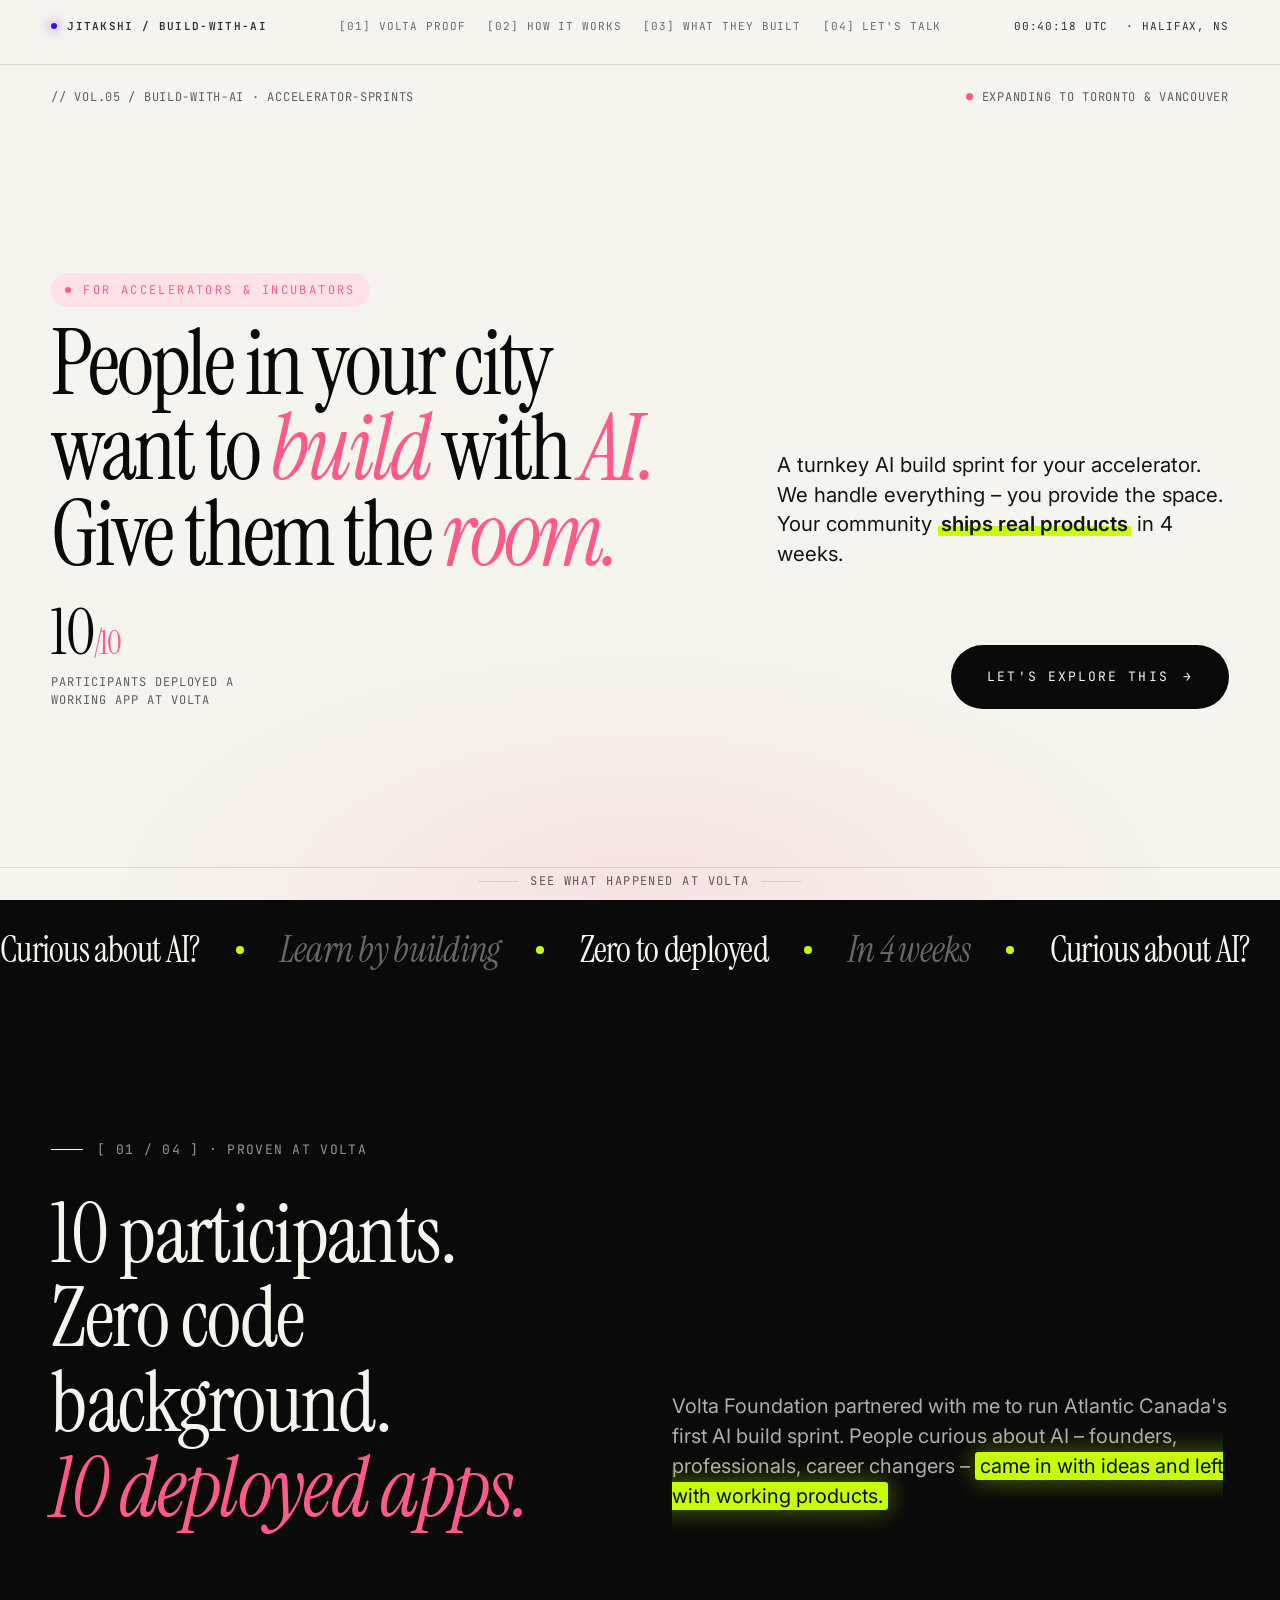
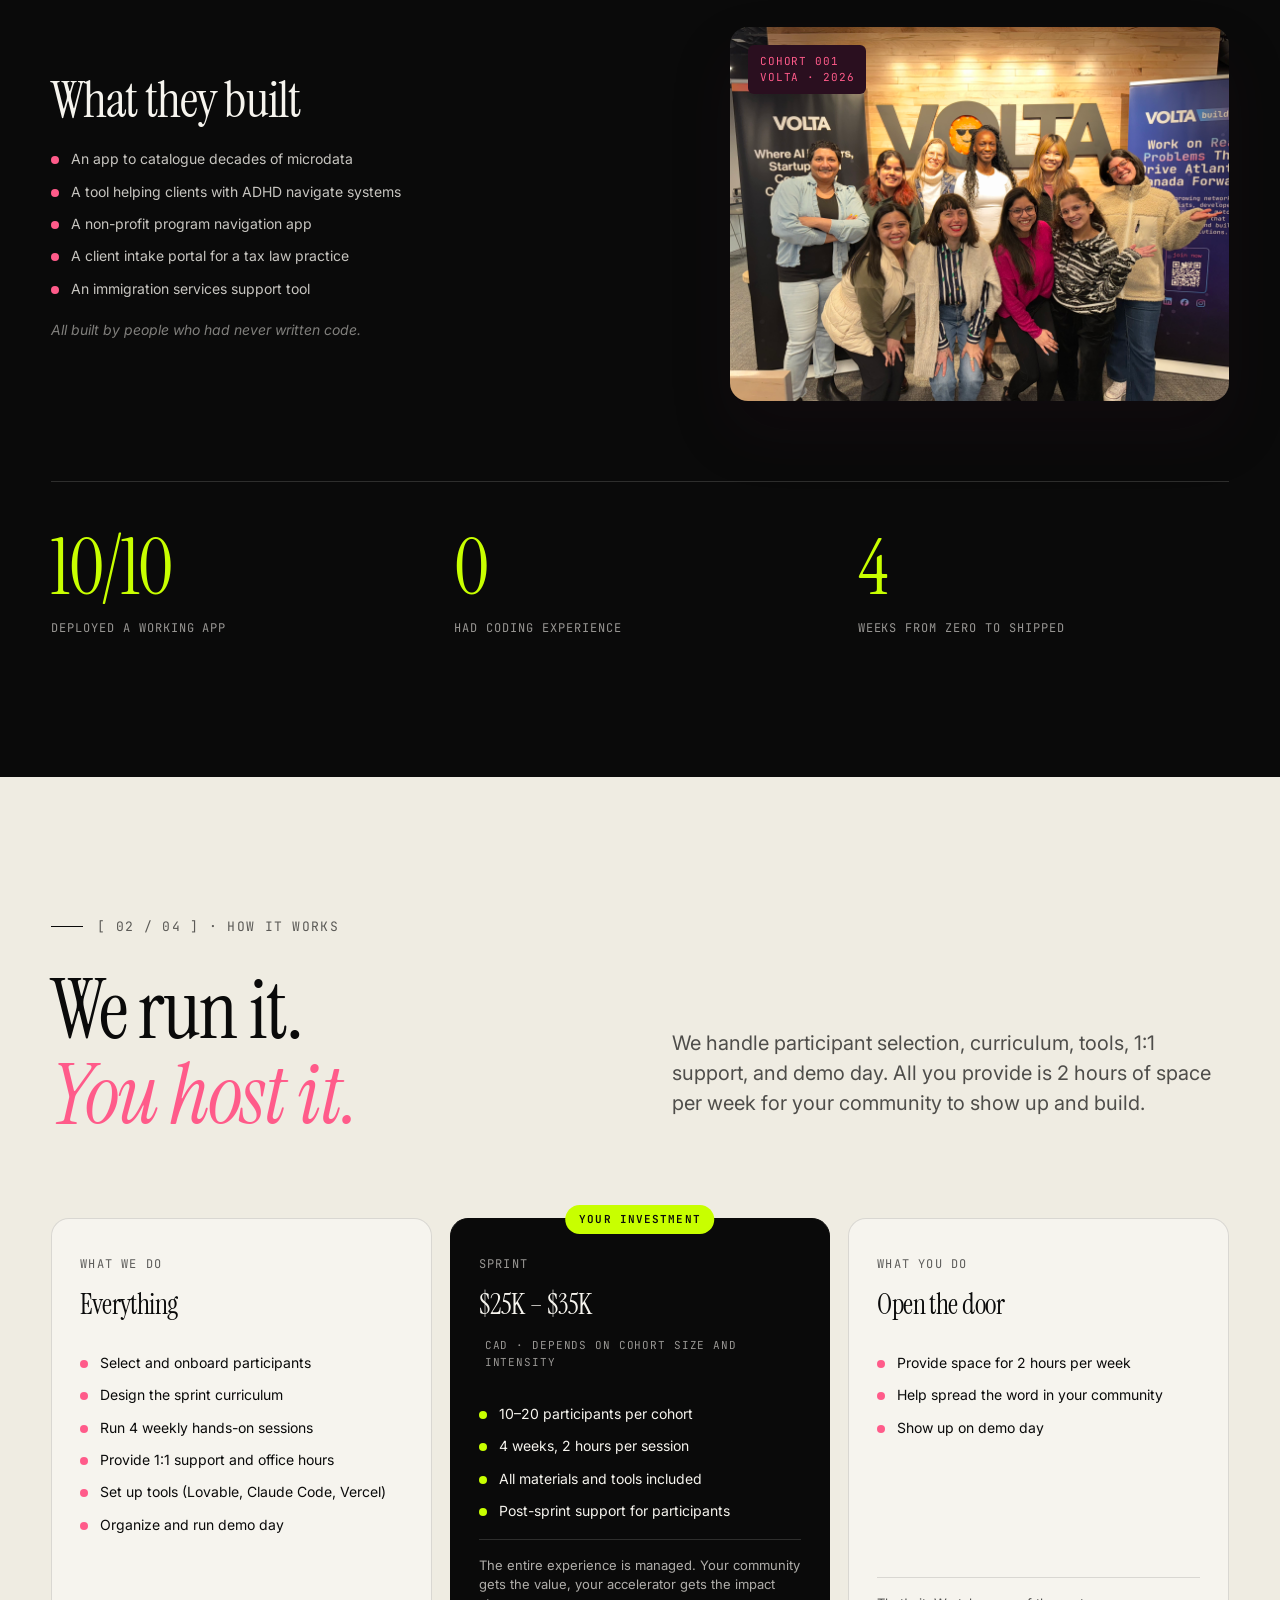
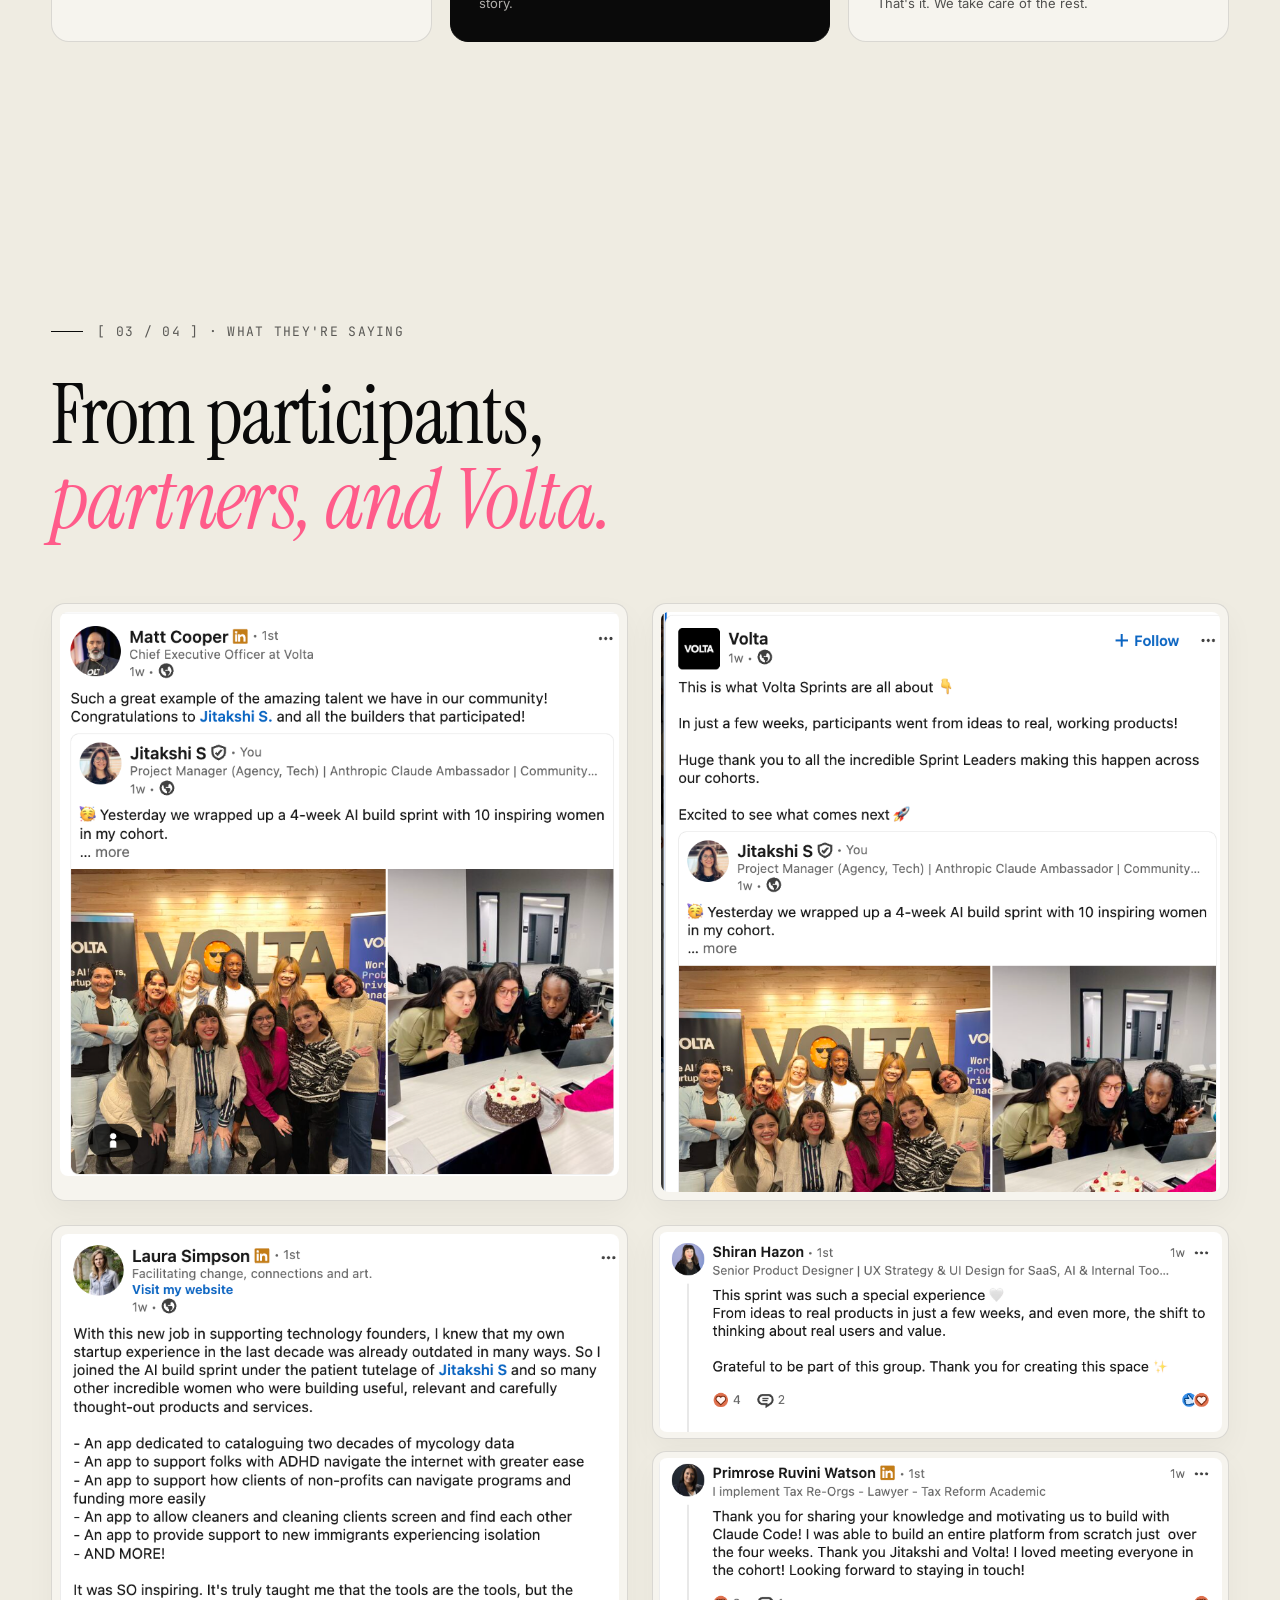
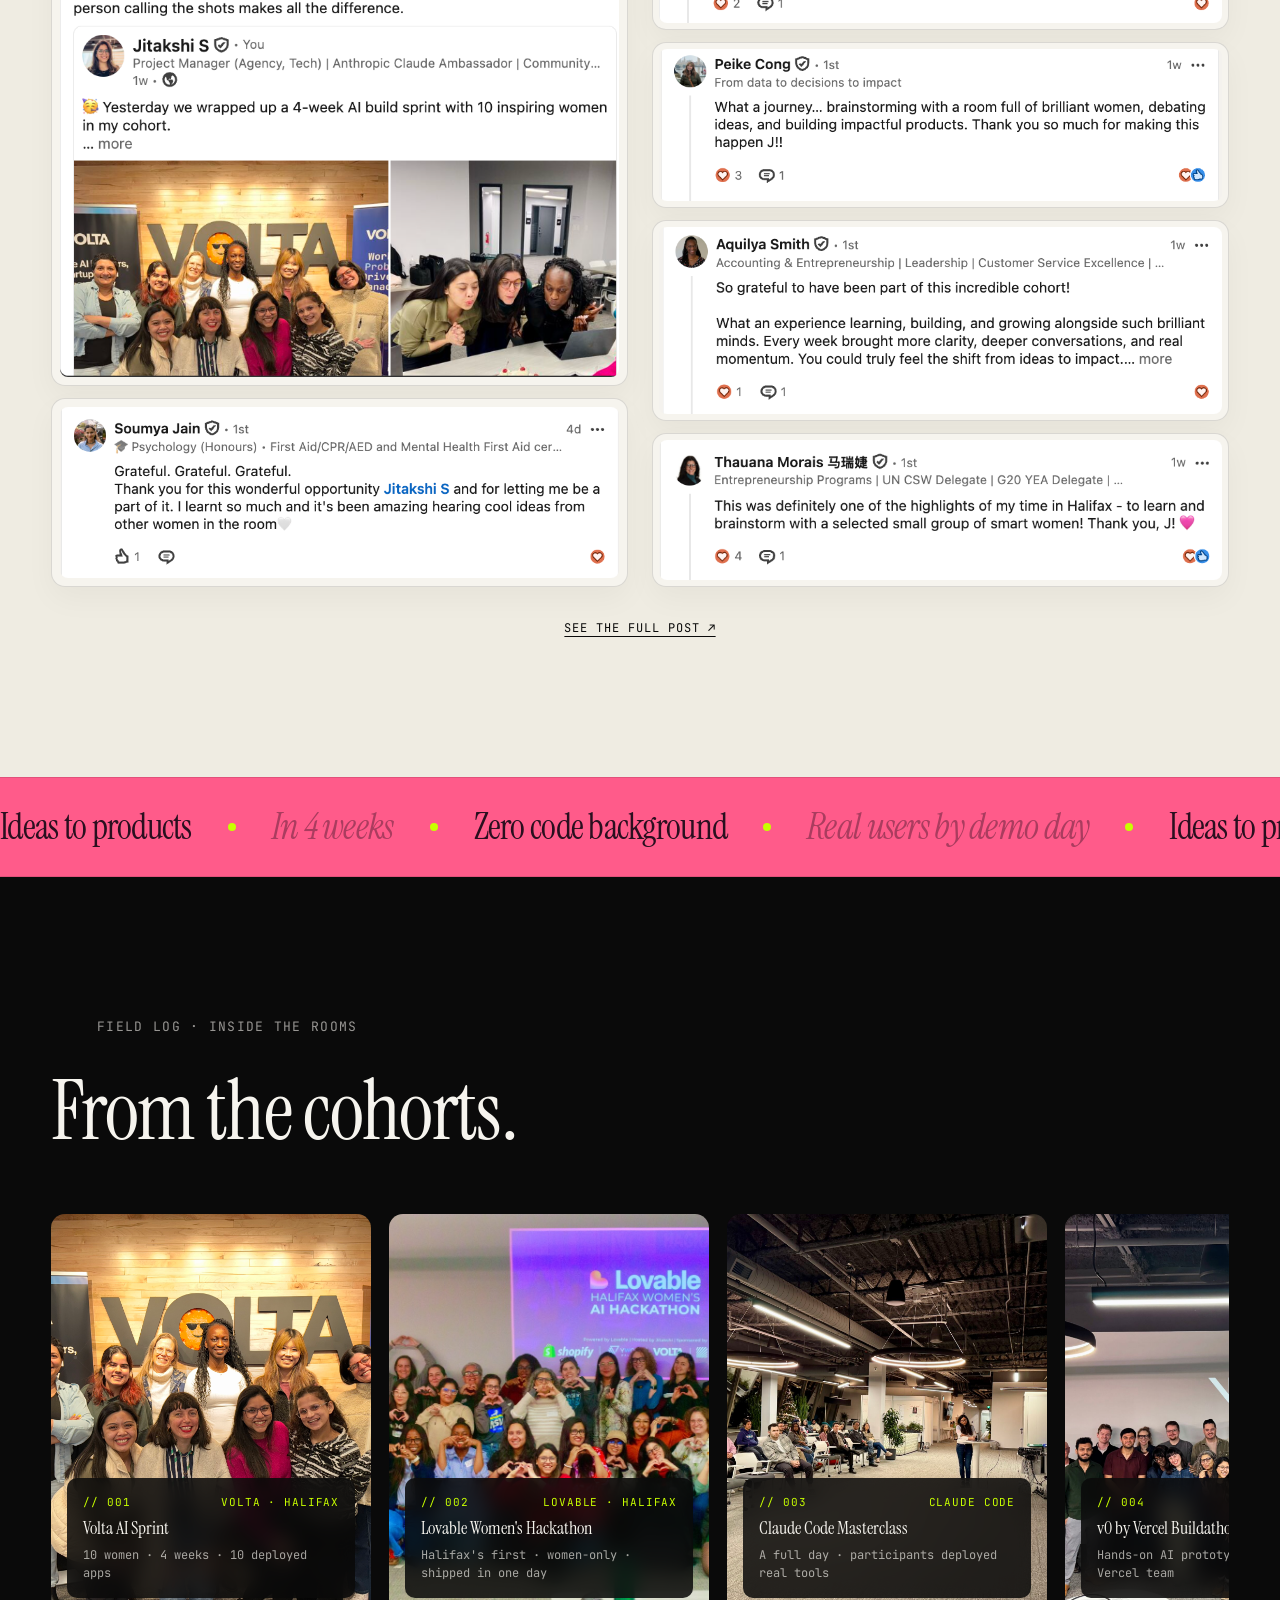
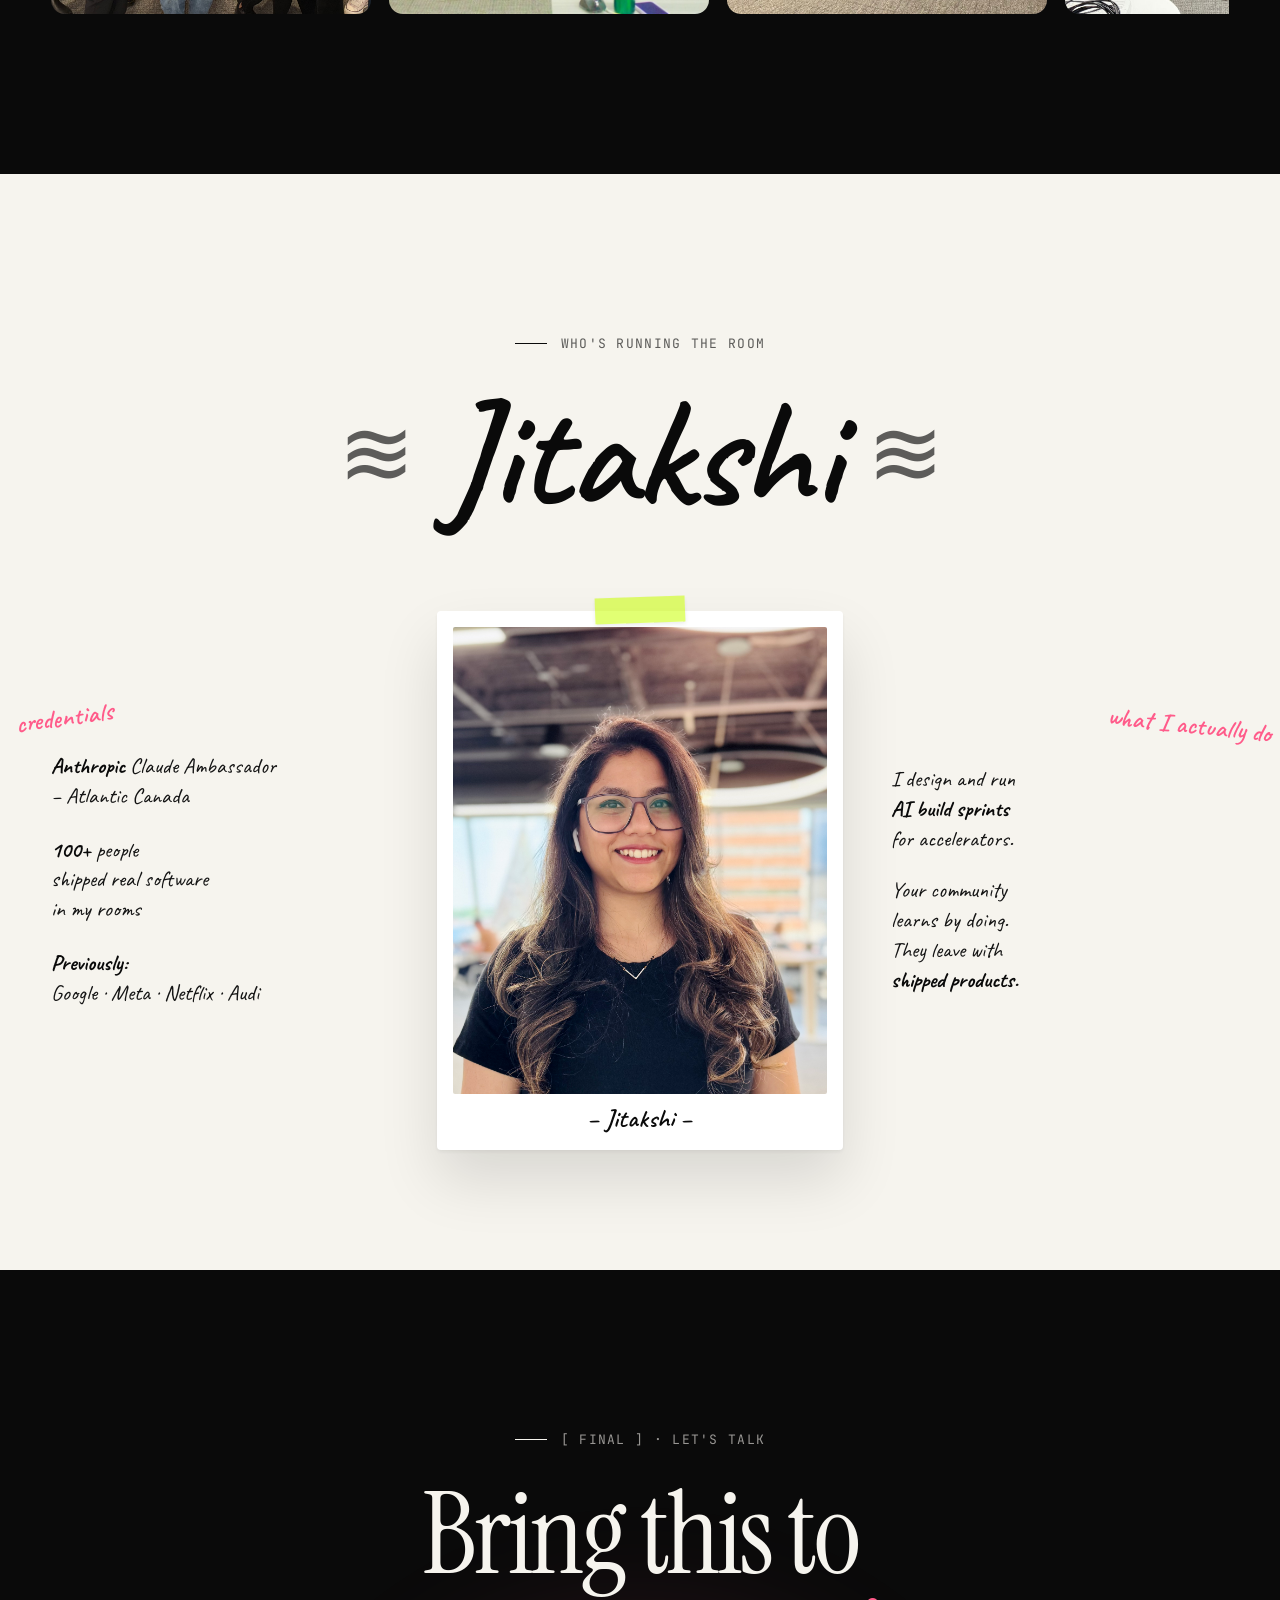
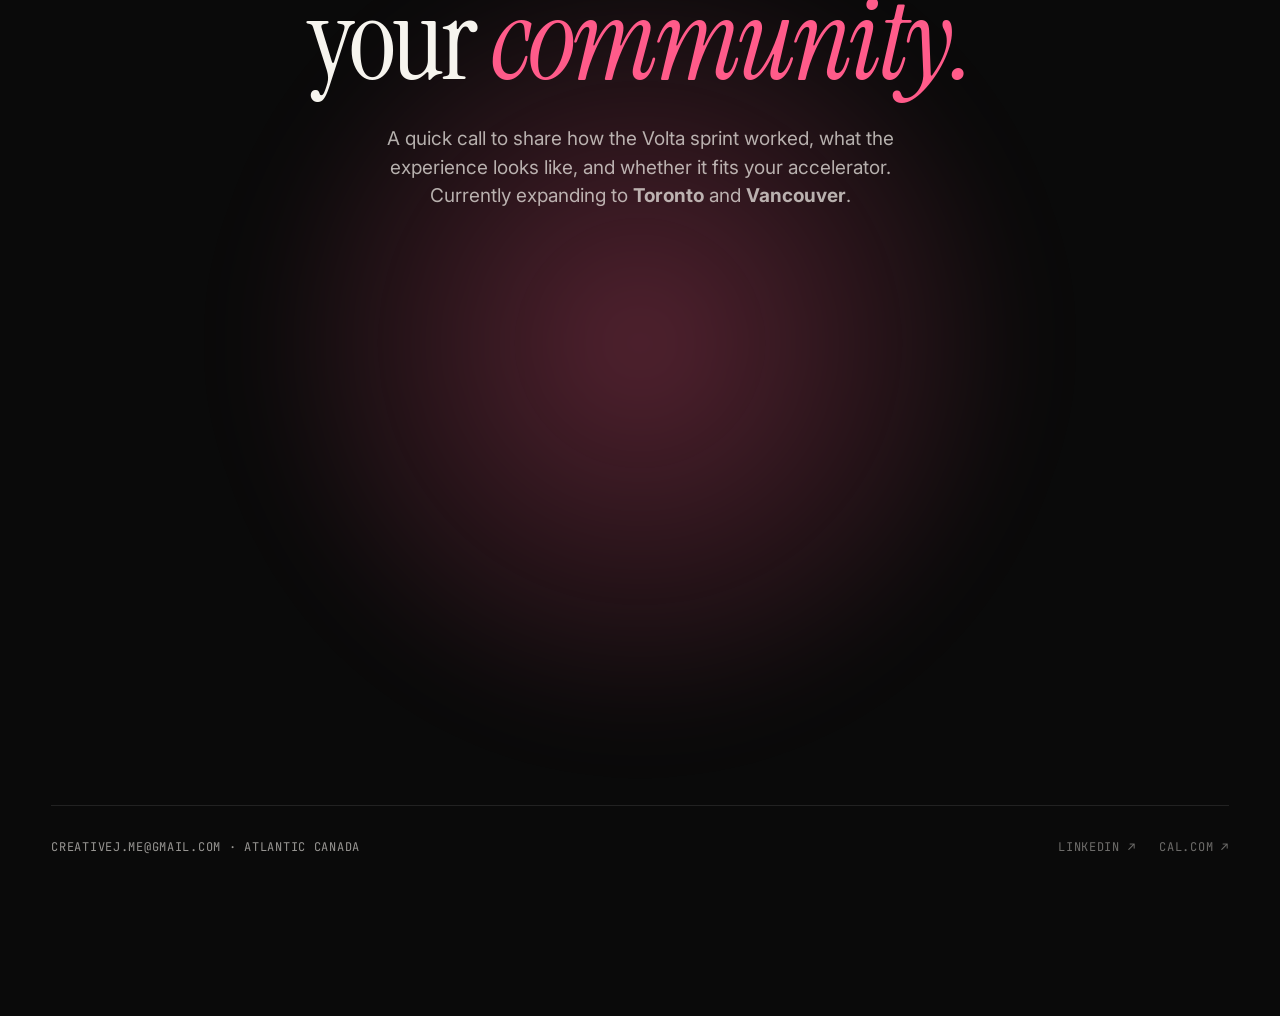
==== accelerators.html @ e137321a "Replace Cal.com embed with official inline snippet on both pages" ====
<!DOCTYPE html>
<html lang="en">
<head>
<meta charset="UTF-8" />
<meta name="viewport" content="width=device-width, initial-scale=1.0" />
<title>AI Build Sprints for Accelerators – Jitakshi Sharma</title>
<meta name="description" content="A turnkey AI build sprint for your accelerator. We handle everything – participant selection, curriculum, 1:1 support. Your community ships real products in 4 weeks." />
<link rel="preconnect" href="https://fonts.googleapis.com" />
<link rel="preconnect" href="https://fonts.gstatic.com" crossorigin />
<link href="https://fonts.googleapis.com/css2?family=Instrument+Serif:ital@0;1&family=Inter:wght@400;500;600;700&family=Caveat:wght@500;600;700&family=JetBrains+Mono:wght@400;500&display=swap" rel="stylesheet" />
<link rel="stylesheet" href="styles.css" />
</head>
<body>

<canvas id="ambient"></canvas>

<script>
  window.__TWEAK_DEFAULTS = { "accent": "lime", "ambientIntensity": 0.75, "headlineVariant": "accel", "showWomenLed": true, "showPricing": true };
</script>

<!-- TOP NAV -->
<header class="topnav">
  <div class="brand"><span class="pulse"></span>JITAKSHI / BUILD-WITH-AI</div>
  <nav>
    <a href="#volta">[01] Volta proof</a>
    <a href="#how">[02] How it works</a>
    <a href="#built">[03] What they built</a>
    <a href="#cta">[04] Let's talk</a>
  </nav>
  <div class="right">
    <span id="nav-time">--:--:-- UTC</span>
    <span>· HALIFAX, NS</span>
  </div>
</header>

<main>

<!-- ============ HERO ============ -->
<section class="hero">
  <div class="hero-rule-top"></div>
  <div class="hero-meta">
    <div>// VOL.05 / BUILD-WITH-AI · ACCELERATOR-SPRINTS</div>
    <div class="live">EXPANDING TO TORONTO & VANCOUVER</div>
  </div>

  <div class="hero-stage">
    <div class="hero-eyebrow"><span class="dot"></span> FOR ACCELERATORS & INCUBATORS</div>

    <h1 class="hero-headline" id="hero-h">
      <span class="row"><span class="word" style="animation-delay:.1s">People</span>&nbsp;<span class="word" style="animation-delay:.2s">in</span>&nbsp;<span class="word" style="animation-delay:.3s">your</span>&nbsp;<span class="word" style="animation-delay:.4s">city</span></span>
      <span class="row"><span class="word" style="animation-delay:.5s">want</span>&nbsp;<span class="word" style="animation-delay:.6s">to</span>&nbsp;<span class="word" style="animation-delay:.7s"><em>build</em></span>&nbsp;<span class="word" style="animation-delay:.8s">with</span>&nbsp;<span class="word" style="animation-delay:.9s"><em>AI.</em></span></span>
      <span class="row"><span class="word" style="animation-delay:1.1s">Give</span>&nbsp;<span class="word" style="animation-delay:1.2s">them</span>&nbsp;<span class="word" style="animation-delay:1.3s">the</span>&nbsp;<span class="word" style="animation-delay:1.4s"><em>room.</em></span></span>
    </h1>

    <p class="hero-onesub">
      A turnkey AI build sprint for your accelerator. We handle everything – you provide the space. Your community <strong>ships real products</strong> in 4 weeks.
    </p>

    <div class="hero-bottom">
      <div class="hero-stat-block">
        <span class="v">10<span class="plus">/10</span></span>
        <span class="label">participants deployed a working app at Volta</span>
      </div>
      <a class="btn btn-lg" href="#cta">Let's explore this <span class="arr">→</span></a>
    </div>
  </div>
  <div class="hero-rule-bot"></div>
  <div class="scroll-cue">See what happened at Volta</div>
</section>

<!-- MARQUEE -->
<div class="marquee">
  <div class="marquee-track">
    <span>Curious about AI?</span><span class="dot"></span>
    <span class="ghost">Learn by building</span><span class="dot"></span>
    <span>Zero to deployed</span><span class="dot"></span>
    <span class="ghost">In 4 weeks</span><span class="dot"></span>
    <span>Curious about AI?</span><span class="dot"></span>
    <span class="ghost">Learn by building</span><span class="dot"></span>
    <span>Zero to deployed</span><span class="dot"></span>
    <span class="ghost">In 4 weeks</span><span class="dot"></span>
    <span>Curious about AI?</span><span class="dot"></span>
    <span class="ghost">Learn by building</span><span class="dot"></span>
  </div>
</div>

<!-- ============ VOLTA CASE STUDY ============ -->
<section class="day" id="volta">
  <div class="wrap">
    <div class="day-intro" data-reveal>
      <div>
        <div class="section-label">[ 01 / 04 ] · Proven at Volta</div>
        <h2 class="h-display">10 participants.<br/>Zero code background.<br/><em>10 deployed apps.</em></h2>
      </div>
      <p class="lede">Volta Foundation partnered with me to run Atlantic Canada's first AI build sprint. People curious about AI – founders, professionals, career changers – <mark class="scroll-hl">came in with ideas and left with working products.</mark></p>
    </div>

    <div class="women-grid" style="margin-top: 64px;">
      <div data-reveal>
        <h3 class="scene-h" style="color: var(--paper);">What they built</h3>
        <ul class="tier-list" style="margin-top: 24px;">
          <li style="color: rgba(246,244,238,0.8);">An app to catalogue decades of microdata</li>
          <li style="color: rgba(246,244,238,0.8);">A tool helping clients with ADHD navigate systems</li>
          <li style="color: rgba(246,244,238,0.8);">A non-profit program navigation app</li>
          <li style="color: rgba(246,244,238,0.8);">A client intake portal for a tax law practice</li>
          <li style="color: rgba(246,244,238,0.8);">An immigration services support tool</li>
        </ul>
        <p style="color: rgba(246,244,238,0.5); margin-top: 20px; font-size: 14px; font-style: italic;">All built by people who had never written code.</p>
      </div>
      <div class="women-photo" data-reveal>
        <img src="images/volta-sprint-cohort.jpeg" alt="Volta Sprint Cohort" />
        <div class="corner">COHORT 001<br/>VOLTA · 2026</div>
      </div>
    </div>

    <div class="women-stats" style="margin-top: 80px; border-color: rgba(246,244,238,0.15);">
      <div class="women-stat">
        <div class="num" style="color: var(--accent);">10/10</div>
        <div class="label" style="color: rgba(246,244,238,0.6);">DEPLOYED A WORKING APP</div>
      </div>
      <div class="women-stat">
        <div class="num" style="color: var(--accent);">0</div>
        <div class="label" style="color: rgba(246,244,238,0.6);">HAD CODING EXPERIENCE</div>
      </div>
      <div class="women-stat">
        <div class="num" style="color: var(--accent);">4</div>
        <div class="label" style="color: rgba(246,244,238,0.6);">WEEKS FROM ZERO TO SHIPPED</div>
      </div>
    </div>
  </div>
</section>

<!-- ============ HOW IT WORKS ============ -->
<section class="tiers" id="how">
  <div class="wrap">
    <div class="tiers-head" data-reveal>
      <div>
        <div class="section-label">[ 02 / 04 ] · How it works</div>
        <h2 class="h-display">We run it.<br/><em>You host it.</em></h2>
      </div>
      <p class="lede">We handle participant selection, curriculum, tools, 1:1 support, and demo day. All you provide is 2 hours of space per week for your community to show up and build.</p>
    </div>

    <div class="tier-grid">
      <div class="tier-card">
        <div class="tier-tag">WHAT WE DO</div>
        <h3 class="tier-name" style="font-size: 28px;">Everything</h3>
        <ul class="tier-list" style="margin-top: 16px;">
          <li>Select and onboard participants</li>
          <li>Design the sprint curriculum</li>
          <li>Run 4 weekly hands-on sessions</li>
          <li>Provide 1:1 support and office hours</li>
          <li>Set up tools (Lovable, Claude Code, Vercel)</li>
          <li>Organize and run demo day</li>
        </ul>
      </div>

      <div class="tier-card featured">
        <div class="tier-tag-mp">YOUR INVESTMENT</div>
        <div class="tier-tag">SPRINT</div>
        <h3 class="tier-name" style="font-size: 28px;">$25K – $35K</h3>
        <div class="tier-price"><span></span> <span class="from">CAD · depends on cohort size and intensity</span></div>
        <ul class="tier-list" style="margin-top: 16px;">
          <li>10–20 participants per cohort</li>
          <li>4 weeks, 2 hours per session</li>
          <li>All materials and tools included</li>
          <li>Post-sprint support for participants</li>
        </ul>
        <div class="tier-outcome">The entire experience is managed. Your community gets the value, your accelerator gets the impact story.</div>
      </div>

      <div class="tier-card">
        <div class="tier-tag">WHAT YOU DO</div>
        <h3 class="tier-name" style="font-size: 28px;">Open the door</h3>
        <ul class="tier-list" style="margin-top: 16px;">
          <li>Provide space for 2 hours per week</li>
          <li>Help spread the word in your community</li>
          <li>Show up on demo day</li>
        </ul>
        <div class="tier-outcome">That's it. We take care of the rest.</div>
      </div>
    </div>
  </div>
</section>

<!-- ============ PROOF ============ -->
<section class="proof" id="proof">
  <div class="wrap">
    <div data-reveal>
      <div class="section-label">[ 03 / 04 ] · What they're saying</div>
      <h2 class="h-display">From participants,<br/><em>partners, and Volta.</em></h2>
    </div>
    <!-- Top row: CEO + Volta official -->
    <div class="proof-grid" style="margin-bottom: 24px;">
      <div class="proof-card"><img src="images/volta-ceo-testimonial.png" alt="Matt Cooper, CEO of Volta, endorsing the sprint" /></div>
      <div class="proof-card"><img src="images/volta-official-testimonial.png" alt="Volta official post about the sprint results" /></div>
    </div>

    <!-- Laura (left) + 5 comments stacked (right) -->
    <div class="proof-split">
      <div class="proof-left">
        <div class="proof-card"><img src="images/volta-participant-testimonial.png" alt="Laura Simpson, sprint participant, on what was built" /></div>
        <div class="proof-card"><img src="images/comment-soumya.png" alt="Soumya Jain – grateful, learnt so much" /></div>
      </div>
      <div class="proof-stack">
        <div class="proof-card"><img src="images/comment-shiran.png" alt="Shiran Hazon – from ideas to real products in just a few weeks" /></div>
        <div class="proof-card"><img src="images/comment-primrose.png" alt="Primrose Watson – built an entire platform from scratch in four weeks" /></div>
        <div class="proof-card"><img src="images/comment-peike.png" alt="Peike Cong – brainstorming and building impactful products" /></div>
        <div class="proof-card"><img src="images/comment-aquilya.png" alt="Aquilya Smith – every week brought more clarity and real momentum" /></div>
        <div class="proof-card"><img src="images/comment-thauana.png" alt="Thauana Morais – one of the highlights of my time in Halifax" /></div>
      </div>
    </div>
    <div class="proof-foot"><a href="https://www.linkedin.com/posts/jitakshi_yesterday-we-wrapped-up-a-4-week-ai-build-ugcPost-7452817304473698304-PldQ" target="_blank" rel="noopener">See the full post ↗</a></div>
  </div>
</section>

<!-- MARQUEE -->
<div class="marquee rose">
  <div class="marquee-track">
    <span>Ideas to products</span><span class="dot"></span>
    <span class="ghost">In 4 weeks</span><span class="dot"></span>
    <span>Zero code background</span><span class="dot"></span>
    <span class="ghost">Real users by demo day</span><span class="dot"></span>
    <span>Ideas to products</span><span class="dot"></span>
    <span class="ghost">In 4 weeks</span><span class="dot"></span>
    <span>Zero code background</span><span class="dot"></span>
    <span class="ghost">Real users by demo day</span><span class="dot"></span>
  </div>
</div>

<!-- EVENTS RAIL -->
<section class="events" style="background: var(--ink); color: var(--paper);">
  <div class="wrap">
    <div class="section-label" style="color: rgba(246,244,238,0.6);">FIELD LOG · Inside the rooms</div>
    <h2 class="h-display" style="color: var(--paper);">From the cohorts.</h2>
    <div class="events-rail">
      <div class="event-card">
        <img src="images/volta-sprint-cohort.jpeg" alt="" />
        <div class="meta">
          <div class="top"><span>// 001</span><span>VOLTA · HALIFAX</span></div>
          <div class="ttl">Volta AI Sprint</div>
          <div class="sub">10 women · 4 weeks · 10 deployed apps</div>
        </div>
      </div>
      <div class="event-card">
        <img src="images/proof-group.jpeg" alt="" />
        <div class="meta">
          <div class="top"><span>// 002</span><span>LOVABLE · HALIFAX</span></div>
          <div class="ttl">Lovable Women's Hackathon</div>
          <div class="sub">Halifax's first · women-only · shipped in one day</div>
        </div>
      </div>
      <div class="event-card">
        <img src="images/event-claude-code.jpeg" alt="" />
        <div class="meta">
          <div class="top"><span>// 003</span><span>CLAUDE CODE</span></div>
          <div class="ttl">Claude Code Masterclass</div>
          <div class="sub">A full day · participants deployed real tools</div>
        </div>
      </div>
      <div class="event-card">
        <img src="images/event-v0-vercel.jpg" alt="" />
        <div class="meta">
          <div class="top"><span>// 004</span><span>VERCEL</span></div>
          <div class="ttl">v0 by Vercel Buildathon</div>
          <div class="sub">Hands-on AI prototyping with the Vercel team</div>
        </div>
      </div>
      <div class="event-card">
        <img src="images/event-cursor-hack.jpeg" alt="" />
        <div class="meta">
          <div class="top"><span>// 005</span><span>CURSOR · HACK DAY</span></div>
          <div class="ttl">Cursor Hack Day</div>
          <div class="sub">Full day · shipped tools by close</div>
        </div>
      </div>
      <div class="event-card">
        <img src="images/event-women-founders.jpeg" alt="" />
        <div class="meta">
          <div class="top"><span>// 006</span><span>WOMEN FOUNDERS</span></div>
          <div class="ttl">Women Founders Build Night</div>
          <div class="sub">Zero coding background · full-stack output</div>
        </div>
      </div>
      <div class="event-card">
        <img src="images/event-claude-code-2.jpg" alt="" />
        <div class="meta">
          <div class="top"><span>// 007</span><span>CLAUDE CODE</span></div>
          <div class="ttl">Building Agents Workshop</div>
          <div class="sub">Practical agents – not just prompts</div>
        </div>
      </div>
    </div>
  </div>
</section>

<!-- ============ WHO ============ -->
<section class="who">
  <div class="wrap">
    <div class="section-label" style="justify-content: center; margin-bottom: 24px;">Who's running the room</div>
    <h2 class="who-name-script">
      <span class="tick-l">≋</span>Jitakshi<span class="tick-r">≋</span>
    </h2>

    <div class="who-grid">
      <div class="who-side left">
        <div class="who-anno tl">credentials</div>
        <p><strong>Anthropic</strong> Claude Ambassador<br/>– Atlantic Canada</p>
        <p style="margin-top:24px;"><strong>100+</strong> people<br/>shipped real software<br/>in my rooms</p>
        <p style="margin-top:24px;"><strong>Previously:</strong><br/>Google · Meta · Netflix · Audi</p>
      </div>

      <div class="who-portrait" data-reveal>
        <span class="tape"></span>
        <img src="images/headshot.jpeg" alt="Jitakshi Sharma" />
        <div class="id-hand">– Jitakshi –</div>
      </div>

      <div class="who-side right">
        <div class="who-anno tr">what I actually do</div>
        <p>I design and run<br/><strong>AI build sprints</strong><br/>for accelerators.</p>
        <p style="margin-top:18px;">Your community<br/>learns by doing.<br/>They leave with<br/><strong>shipped products.</strong></p>
      </div>
    </div>
  </div>
</section>

<!-- ============ CTA ============ -->
<section class="cta" id="cta">
  <div class="wrap">
    <div class="section-label">[ FINAL ] · Let's talk</div>
    <h1 class="cta-h">Bring this to<br/>your <em>community.</em></h1>
    <p class="cta-sub">A quick call to share how the Volta sprint worked, what the experience looks like, and whether it fits your accelerator. Currently expanding to <strong>Toronto</strong> and <strong>Vancouver</strong>.</p>
    <div class="cal-embed" id="my-cal-inline-30min"></div>
    <script type="text/javascript">
      (function (C, A, L) { let p = function (a, ar) { a.q.push(ar); }; let d = C.document; C.Cal = C.Cal || function () { let cal = C.Cal; let ar = arguments; if (!cal.loaded) { cal.ns = {}; cal.q = cal.q || []; d.head.appendChild(d.createElement("script")).src = A; cal.loaded = true; } if (ar[0] === L) { const api = function () { p(api, arguments); }; const namespace = ar[1]; api.q = api.q || []; if(typeof namespace === "string"){cal.ns[namespace] = cal.ns[namespace] || api;p(cal.ns[namespace], ar);p(cal, ["initNamespace", namespace]);} else p(cal, ar); return;} p(cal, ar); }; })(window, "https://app.cal.com/embed/embed.js", "init");
      Cal("init", "30min", {origin:"https://app.cal.com"});
      Cal.ns["30min"]("inline", {
        elementOrSelector:"#my-cal-inline-30min",
        config: {"layout":"month_view","useSlotsViewOnSmallScreen":"true"},
        calLink: "jitakshi/30min",
      });
      Cal.ns["30min"]("ui", {"hideEventTypeDetails":false,"layout":"month_view"});
    </script>
    <div class="cta-foot">
      <div>creativej.me@gmail.com · ATLANTIC CANADA</div>
      <div class="links">
        <a href="https://www.linkedin.com/in/jitakshi/" target="_blank" rel="noopener">LINKEDIN ↗</a>
        <a href="https://cal.com/jitakshi/30min" target="_blank" rel="noopener">CAL.COM ↗</a>
      </div>
    </div>
  </div>
</section>

<!-- FLOATING CTA -->
<div class="float-cta" id="float-cta">
  <a href="#cta" class="float-cta-btn">Let's explore this →</a>
</div>

</main>

<script>
  // Hero animation
  const heroH = document.getElementById('hero-h');
  if (heroH) {
    heroH.classList.remove('animate');
    requestAnimationFrame(() => {
      requestAnimationFrame(() => heroH.classList.add('animate'));
    });
    setTimeout(() => {
      heroH.querySelectorAll('.word').forEach(w => { w.style.transform = 'translateY(0)'; });
    }, 2500);
  }
</script>

<script>document.addEventListener('contextmenu',e=>e.preventDefault());</script>
<script src="app.js"></script>

</body>
</html>
---- styles.css ----
/* =========================================================
   Build with AI — Jitakshi
   Storytelling landing for corporate decision-makers
   ========================================================= */

:root {
  --ink: #0a0a0a;
  --ink-soft: #141414;
  --paper: #f6f4ee;
  --paper-warm: #efece2;
  --rule: rgba(10, 10, 10, 0.12);
  --rule-soft: rgba(10, 10, 10, 0.06);
  --dim: rgba(10, 10, 10, 0.65);
  --dim2: rgba(10, 10, 10, 0.7);
  --accent: #c8ff00;          /* lime */
  --accent-deep: #b8e600;
  --rose: #ff5b8a;            /* women-focused signal */
  --rose-soft: #ffe1ea;
  --plum: #2a0f1f;
  --ink-on-rose: #2a0f1f;

  --f-display: "Instrument Serif", "Times New Roman", serif;
  --f-sans: "Inter", "Helvetica Neue", Arial, sans-serif;
  --f-script: "Caveat", "Bradley Hand", cursive;
  --f-mono: "JetBrains Mono", ui-monospace, Menlo, monospace;

  --pad-x: clamp(20px, 4vw, 64px);
  --max: 1440px;
}

* { box-sizing: border-box; }
html, body { margin: 0; padding: 0; }
html { scroll-behavior: smooth; }

body {
  background: var(--paper);
  color: var(--ink);
  font-family: var(--f-sans);
  font-size: 16px;
  line-height: 1.5;
  -webkit-font-smoothing: antialiased;
  text-rendering: optimizeLegibility;
  overflow-x: hidden;
}

img { max-width: 100%; display: block; }
button { font: inherit; cursor: pointer; border: none; background: none; color: inherit; }
a { color: inherit; }

/* ============ AMBIENT CANVAS ============ */
#ambient {
  position: fixed;
  inset: 0;
  width: 100vw;
  height: 100vh;
  z-index: 0;
  pointer-events: none;
  opacity: 0.55;
}

main { position: relative; z-index: 1; }

/* ============ TOP NAV ============ */
.topnav {
  position: fixed;
  top: 0; left: 0; right: 0;
  z-index: 50;
  display: flex;
  justify-content: space-between;
  align-items: center;
  padding: 18px var(--pad-x);
  font-family: var(--f-mono);
  font-size: 11px;
  letter-spacing: 0.08em;
  text-transform: uppercase;
  color: var(--dim2);
  mix-blend-mode: difference;
  color: rgba(255,255,255,0.85);
}
.topnav .brand { display: flex; align-items: center; gap: 10px; font-weight: 600; letter-spacing: 0.12em; }
.topnav .brand .pulse {
  width: 6px; height: 6px; border-radius: 50%; background: var(--accent);
  box-shadow: 0 0 12px var(--accent);
  animation: pulse 1.6s ease-in-out infinite;
}
@keyframes pulse {
  0%, 100% { opacity: 0.4; transform: scale(0.85); }
  50% { opacity: 1; transform: scale(1.15); }
}
.topnav nav { display: flex; gap: 22px; }
.topnav nav a { text-decoration: none; opacity: 0.7; transition: opacity .2s; }
.topnav nav a:hover { opacity: 1; }
.topnav .right { display: flex; gap: 18px; align-items: center; }

/* ============ HERO ============ */
.hero {
  position: relative;
  min-height: 100vh;
  display: flex;
  flex-direction: column;
  justify-content: space-between;
  padding: 80px var(--pad-x) 24px;
  overflow: hidden;
  background:
    radial-gradient(ellipse 60% 40% at 50% 100%, rgba(255, 91, 138, 0.12), transparent 70%),
    var(--paper);
}

.hero-rule-top, .hero-rule-bot {
  position: absolute; left: 0; right: 0;
  height: 1px; background: var(--rule);
}
.hero-rule-top { top: 64px; }
.hero-rule-bot { bottom: 32px; }

.hero-meta {
  display: flex;
  justify-content: space-between;
  font-family: var(--f-mono);
  font-size: 12px;
  letter-spacing: 0.06em;
  text-transform: uppercase;
  color: var(--dim);
  padding-top: 8px;
}
.hero-meta .live::before {
  content: "●";
  color: var(--rose);
  margin-right: 8px;
  animation: pulse 1.4s ease-in-out infinite;
}

.hero-stage {
  flex: 1;
  display: grid;
  grid-template-columns: 3fr 2fr;
  grid-template-rows: auto auto auto;
  column-gap: 48px;
  align-content: center;
  padding: 0;
  max-width: var(--max);
  margin: 0 auto;
  width: 100%;
}

.hero-eyebrow {
  grid-column: 1 / -1;
  font-family: var(--f-mono);
  font-size: 12px;
  letter-spacing: 0.2em;
  text-transform: uppercase;
  color: var(--rose);
  display: inline-flex;
  align-items: center;
  gap: 12px;
  margin-bottom: 14px;
  padding: 8px 14px;
  background: var(--rose-soft);
  border-radius: 100px;
  width: fit-content;
}
.hero-eyebrow .dot { width: 6px; height: 6px; background: var(--rose); border-radius: 50%; }

.hero-headline {
  font-family: var(--f-display);
  font-weight: 500;
  font-size: clamp(48px, 7vw, 112px);
  line-height: 0.95;
  letter-spacing: -0.035em;
  margin: 0;
  text-wrap: balance;
  color: var(--ink);
}
.hero-headline .row { display: block; overflow: hidden; padding-bottom: 0.1em; margin-bottom: -0.1em; }
.hero-headline .word {
  display: inline-block;
  transform: translateY(0);
  will-change: transform;
}
.hero-headline.animate .word {
  transform: translateY(110%);
  animation: wordRise 1s cubic-bezier(0.2, 0.8, 0.2, 1) forwards;
}
@media (prefers-reduced-motion: reduce) {
  .hero-headline.animate .word {
    transform: translateY(0);
    animation: none;
  }
  .hero-headline .strike::after { transform: scaleX(1) !important; animation: none !important; }
}
.hero-headline em {
  font-style: italic;
  color: var(--rose);
  font-weight: 500;
}
.hero-headline .strike {
  position: relative;
  color: var(--dim);
}
.hero-headline .strike::after {
  content: "";
  position: absolute;
  left: 0; right: 0; top: 52%;
  height: 6px;
  background: var(--ink);
  transform-origin: left center;
  animation: strikeIn 0.6s 1.2s cubic-bezier(0.2, 0.8, 0.2, 1) forwards;
  transform: scaleX(0);
}
@keyframes wordRise {
  to { transform: translateY(0); }
}
@keyframes strikeIn {
  to { transform: scaleX(1); }
}

.hero-bottom {
  grid-column: 1 / -1;
  display: flex;
  justify-content: space-between;
  align-items: end;
  gap: 48px;
  padding-top: 24px;
  flex-wrap: wrap;
}
.hero-stat {
  font-family: var(--f-display);
  font-size: 56px;
  line-height: 1;
  font-weight: 400;
}
.hero-stat .v { font-variant-numeric: tabular-nums; }
.hero-stat .label {
  font-family: var(--f-mono);
  font-size: 11px;
  letter-spacing: 0.16em;
  text-transform: uppercase;
  color: var(--dim);
  display: block;
  margin-top: 14px;
}
.hero-sub {
  font-size: 17px;
  line-height: 1.55;
  color: var(--ink-soft);
  max-width: 360px;
}
.hero-sub strong { font-weight: 600; background: linear-gradient(180deg, transparent 60%, var(--accent) 60%); padding: 0 2px; }

.hero-onesub {
  grid-column: 2;
  grid-row: 2;
  align-self: end;
  font-family: var(--f-sans);
  font-size: clamp(18px, 1.6vw, 22px);
  line-height: 1.45;
  color: var(--ink-soft);
  margin: 0;
  padding-bottom: 8px;
  font-weight: 400;
}
.hero-onesub strong {
  font-weight: 600;
  background: linear-gradient(180deg, transparent 62%, var(--accent) 62%);
  padding: 0 3px;
}

.hero-stat-block {
  display: flex; flex-direction: column; gap: 8px;
}
.hero-stat-block .v {
  font-family: var(--f-display);
  font-size: clamp(48px, 5vw, 72px);
  line-height: 1;
  font-weight: 500;
  letter-spacing: -0.02em;
}
.hero-stat-block .v .plus { font-size: 0.5em; color: var(--rose); }
.hero-stat-block .label {
  font-family: var(--f-mono);
  font-size: 12px;
  letter-spacing: 0.08em;
  text-transform: uppercase;
  color: var(--dim);
  max-width: 240px;
}

/* CTA button */
.btn {
  display: inline-flex;
  align-items: center;
  gap: 14px;
  padding: 18px 28px;
  background: var(--ink);
  color: var(--paper);
  font-family: var(--f-mono);
  font-size: 12px;
  letter-spacing: 0.16em;
  text-transform: uppercase;
  text-decoration: none;
  border-radius: 100px;
  transition: transform .25s cubic-bezier(0.2,0.8,0.2,1), background .25s;
  position: relative;
  overflow: hidden;
}
.btn:hover {
  transform: translateY(-2px);
  background: var(--rose);
  color: var(--plum);
}
.btn .arr {
  display: inline-block;
  transition: transform .25s;
}
.btn:hover .arr { transform: translateX(4px); }
.btn-lg { padding: 22px 36px; font-size: 13px; }

.scroll-cue {
  position: absolute;
  bottom: 10px; left: 50%;
  transform: translateX(-50%);
  font-family: var(--f-mono);
  font-size: 12px;
  letter-spacing: 0.12em;
  color: var(--dim);
  text-transform: uppercase;
  display: flex;
  align-items: center;
  gap: 12px;
}
.scroll-cue::before, .scroll-cue::after {
  content: ""; height: 1px; width: 40px; background: var(--rule);
}

/* ============ MARQUEE ============ */
.marquee {
  background: var(--ink);
  color: var(--paper);
  padding: 22px 0;
  overflow: hidden;
  white-space: nowrap;
  border-top: 1px solid var(--rule);
  border-bottom: 1px solid var(--rule);
  position: relative;
  z-index: 2;
}
.marquee.rose { background: var(--rose); color: var(--plum); }
.marquee-track {
  display: inline-flex;
  align-items: center;
  gap: 36px;
  animation: marquee 40s linear infinite;
  font-family: var(--f-display);
  font-size: 36px;
  letter-spacing: -0.02em;
  font-weight: 400;
}
.marquee-track .ghost {
  font-style: italic;
  color: rgba(246, 244, 238, 0.4);
}
.marquee.rose .marquee-track .ghost { color: rgba(42, 15, 31, 0.4); }
.marquee-track .dot {
  width: 8px; height: 8px; border-radius: 50%;
  background: var(--accent);
  display: inline-block;
}
@keyframes marquee {
  to { transform: translateX(-50%); }
}

/* ============ SECTIONS ============ */
section {
  position: relative;
  z-index: 1;
  background: var(--paper);
}
.section-pad { padding: 140px var(--pad-x); }
.wrap { max-width: var(--max); margin: 0 auto; }

.section-label {
  font-family: var(--f-mono);
  font-size: 13px;
  letter-spacing: 0.1em;
  text-transform: uppercase;
  color: var(--dim);
  display: flex;
  align-items: center;
  gap: 14px;
  margin-bottom: 32px;
}
.section-label::before {
  content: ""; width: 32px; height: 1px; background: var(--ink);
}

.h-display {
  font-family: var(--f-display);
  font-weight: 400;
  font-size: clamp(44px, 6.5vw, 96px);
  line-height: 1.02;
  letter-spacing: -0.02em;
  margin: 0;
  text-wrap: balance;
}
.h-display em { font-style: italic; color: var(--rose); }
.h-display .lime { background: linear-gradient(180deg, transparent 60%, var(--accent) 60%); padding: 0 4px; }

.lede {
  font-size: 20px;
  line-height: 1.5;
  color: var(--dim2);
  max-width: 620px;
  margin-top: 28px;
}

/* ============ DAY-IN-THE-LIFE (the journey) ============ */
.day {
  background: var(--ink);
  color: var(--paper);
  padding: 140px var(--pad-x);
  position: relative;
  overflow: hidden;
}
.day .section-label { color: rgba(246, 244, 238, 0.6); }
.day .section-label::before { background: var(--paper); }
.day .h-display { color: var(--paper); }
.day .lede { color: rgba(246, 244, 238, 0.7); }

.day-intro {
  display: grid;
  grid-template-columns: 1fr 1fr;
  gap: 64px;
  align-items: end;
  margin-bottom: 96px;
}

/* Story cue */
.story-cue {
  display: flex;
  align-items: center;
  gap: 24px;
  margin-bottom: 64px;
  padding: 32px 0;
}
.story-cue-line {
  flex: 1;
  height: 1px;
  background: linear-gradient(90deg, transparent, var(--accent), transparent);
  opacity: 0.4;
}
.story-cue-text {
  font-family: var(--f-mono);
  font-size: 14px;
  letter-spacing: 0.14em;
  text-transform: uppercase;
  color: var(--accent);
  white-space: nowrap;
  text-shadow: 0 0 20px rgba(200, 255, 0, 0.3);
}


/* Sticky scene counter */
.scene-progress {
  position: fixed;
  top: 80px;
  right: 28px;
  z-index: 40;
  display: flex;
  align-items: baseline;
  gap: 4px;
  font-family: var(--f-mono);
  font-size: 12px;
  letter-spacing: 0.1em;
  color: rgba(246, 244, 238, 0.4);
  background: rgba(10, 10, 10, 0.6);
  backdrop-filter: blur(8px);
  padding: 8px 14px;
  border-radius: 100px;
  border: 1px solid rgba(246, 244, 238, 0.1);
  transition: opacity 0.4s;
  opacity: 0;
  pointer-events: none;
}
.scene-progress.is-visible {
  opacity: 1;
  pointer-events: auto;
}
.scene-progress-current {
  font-size: 18px;
  font-weight: 600;
  color: var(--accent);
  letter-spacing: 0;
}
.scene-progress-sep {
  color: rgba(246, 244, 238, 0.2);
}
.scene-progress-total {
  color: rgba(246, 244, 238, 0.4);
}

/* Scenes */
.scene {
  position: relative;
  display: grid;
  grid-template-columns: 1fr 1fr;
  gap: 40px 64px;
  align-items: start;
  padding: 56px 0;
  border-top: 1px solid rgba(246,244,238,0.1);
}
.scene:last-child { border-bottom: 1px solid rgba(246,244,238,0.1); }
.scene-num {
  font-family: var(--f-mono);
  font-size: 13px;
  letter-spacing: 0.1em;
  color: var(--accent);
  text-transform: uppercase;
  margin-bottom: 20px;
  display: flex;
  gap: 14px;
  align-items: center;
}
.scene-num .time { color: rgba(246,244,238,0.5); }
.scene-h {
  font-family: var(--f-display);
  font-size: clamp(34px, 4vw, 56px);
  line-height: 1;
  letter-spacing: -0.02em;
  margin: 0 0 20px;
  font-weight: 400;
}
.scene-h em { color: var(--rose); font-style: italic; }
.scene-p {
  font-size: 17px;
  line-height: 1.6;
  color: rgba(246, 244, 238, 0.75);
  max-width: 460px;
}
.scene-quote {
  grid-column: 1 / -1;
  margin: 8px 0 0;
  padding: 0;
  border: none;
  font-family: var(--f-display);
  font-style: italic;
  font-size: 16px;
  line-height: 1.4;
  color: rgba(246, 244, 238, 0.5);
  display: flex;
  align-items: baseline;
  gap: 8px;
  flex-wrap: wrap;
}
.scene-quote .who {
  font-family: var(--f-mono);
  font-size: 10px;
  font-style: normal;
  letter-spacing: 0.06em;
  color: var(--rose);
  text-transform: uppercase;
  white-space: nowrap;
}

.scene.flip { grid-template-columns: 1fr 1fr; }
.scene.flip .scene-text { order: 2; }
.scene.flip .scene-visual { order: 1; }

.scene-visual {
  position: relative;
  aspect-ratio: 5/4;
  background: rgba(246, 244, 238, 0.03);
  border: 1px solid rgba(246, 244, 238, 0.1);
  border-radius: 14px;
  overflow: hidden;
  align-self: start;
}

/* SCENE 1: blank doc */
.scene-blank {
  width: 100%; height: 100%;
  display: flex; align-items: center; justify-content: center;
  background:
    repeating-linear-gradient(0deg, rgba(246,244,238,0.02) 0, rgba(246,244,238,0.02) 1px, transparent 1px, transparent 28px),
    rgba(246,244,238,0.02);
  position: relative;
}
.scene-blank .doc {
  width: 60%;
  background: rgba(246,244,238,0.95);
  color: var(--ink);
  border-radius: 4px;
  padding: 28px;
  font-family: var(--f-mono);
  font-size: 11px;
  position: relative;
  box-shadow: 0 30px 80px rgba(0,0,0,0.4);
}
.scene-blank .doc-ttl {
  font-family: var(--f-display); font-size: 14px; margin-bottom: 18px; opacity: 0.4;
}
.scene-blank .doc-cursor {
  display: inline-block; width: 8px; height: 14px; background: var(--ink);
  animation: blink 1s steps(1) infinite;
  vertical-align: middle;
}
@keyframes blink { 50% { opacity: 0; } }
.scene-blank .anxiety {
  position: absolute; top: 18px; right: 22px;
  font-family: var(--f-mono); font-size: 10px;
  color: rgba(255, 91, 138, 0.9); letter-spacing: 0.18em;
}
.scene-blank .anxiety::before { content: "● "; animation: pulse 1.4s infinite; }

/* SCENE 2: lovable build */
.fake-window {
  background: rgba(246, 244, 238, 0.04);
  border: 1px solid rgba(246, 244, 238, 0.14);
  border-radius: 12px;
  overflow: hidden;
  font-family: var(--f-mono);
  color: var(--paper);
}
.fake-window .titlebar {
  display: flex; align-items: center; gap: 8px;
  padding: 12px 16px;
  background: rgba(0,0,0,0.4);
  border-bottom: 1px solid rgba(246,244,238,0.1);
  font-size: 11px;
}
.fake-window .titlebar .tdot {
  width: 10px; height: 10px; border-radius: 50%;
  background: rgba(246,244,238,0.2);
}
.fake-window .titlebar .url {
  margin-left: 14px;
  color: rgba(246,244,238,0.55);
  font-size: 11px;
}
.fake-window .titlebar .url .host { color: var(--accent); }

.lovable {
  position: absolute; inset: 16px;
  display: grid;
  grid-template-rows: auto 1fr;
}
.lovable .body {
  display: grid;
  grid-template-columns: 1fr 1.3fr;
  gap: 12px;
  padding: 16px;
  height: 100%;
}
.lovable .prompt {
  background: rgba(0,0,0,0.3);
  border-radius: 8px;
  padding: 14px;
  font-size: 11px;
  line-height: 1.55;
  color: rgba(246,244,238,0.85);
  display: flex;
  flex-direction: column;
}
.lovable .prompt .label {
  color: var(--accent); margin-bottom: 8px; font-size: 10px; letter-spacing: 0.14em;
}
.lovable .prompt .typed::after {
  content: "▌"; color: var(--accent); animation: blink 1s steps(1) infinite;
}
.lovable .preview {
  background: var(--paper);
  color: var(--ink);
  border-radius: 8px;
  padding: 16px;
  font-family: var(--f-sans);
  display: flex;
  flex-direction: column;
  gap: 10px;
  position: relative;
  overflow: hidden;
}
.lovable .preview .skel { background: rgba(10,10,10,0.08); border-radius: 4px; height: 10px; }
.lovable .preview .skel.t { height: 14px; width: 60%; }
.lovable .preview .skel.s { width: 40%; }
.lovable .preview .skel.btn-fake { background: var(--ink); color: var(--paper); width: 90px; height: 26px; padding: 6px 0; text-align: center; font-size: 10px; font-family: var(--f-mono); margin-top: 4px;
  display: flex; align-items: center; justify-content: center;
}
.lovable .preview.fade-in { animation: fadeIn 0.6s ease forwards; }
@keyframes fadeIn { from { opacity: 0; } to { opacity: 1; } }

/* SCENE 3: claude code terminal */
.terminal {
  position: absolute; inset: 16px;
  background: #0d0d0d;
  border: 1px solid rgba(246,244,238,0.14);
  border-radius: 10px;
  padding: 18px;
  font-family: var(--f-mono);
  font-size: 11px;
  line-height: 1.6;
  color: rgba(246,244,238,0.85);
  overflow: hidden;
}
.terminal .pr { color: var(--accent); }
.terminal .cmt { color: rgba(246,244,238,0.4); }
.terminal .ok { color: var(--accent); }
.terminal .info { color: var(--rose); }
.terminal .line { display: block; margin-bottom: 4px; opacity: 0; transform: translateY(4px); }

/* SCENE 4: deploy / demo */
.deploy {
  position: absolute; inset: 16px;
  display: flex; flex-direction: column; gap: 10px;
}
.deploy .row { display: flex; gap: 10px; align-items: center; padding: 12px 16px;
  background: rgba(246,244,238,0.04); border: 1px solid rgba(246,244,238,0.12); border-radius: 10px;
  font-family: var(--f-mono); font-size: 11px;
}
.deploy .row .check { width: 16px; height: 16px; border-radius: 50%; background: var(--accent); flex-shrink: 0;
  display: flex; align-items: center; justify-content: center; color: var(--ink); font-size: 9px; font-weight: 700;
}
.deploy .row .check.pending { background: rgba(246,244,238,0.15); color: rgba(246,244,238,0.4); }
.deploy .row .name { color: var(--paper); font-weight: 500; }
.deploy .row .url { color: rgba(246,244,238,0.5); margin-left: auto; font-size: 10px; }
.deploy .demo-card {
  margin-top: auto;
  padding: 18px; border-radius: 10px;
  background: linear-gradient(135deg, var(--rose), #ff7fa3);
  color: var(--plum);
  font-family: var(--f-display);
  font-size: 22px; line-height: 1.1;
}
.deploy .demo-card .sub { font-family: var(--f-mono); font-size: 11px; letter-spacing: 0.08em; text-transform: uppercase; margin-top: 8px; opacity: 0.7; }

/* ============ TIERS ============ */
.tiers {
  background: var(--paper-warm);
  padding: 140px var(--pad-x);
}
.tiers-head {
  display: grid;
  grid-template-columns: 1fr 1fr;
  gap: 64px;
  align-items: end;
  margin-bottom: 80px;
}
.tier-grid {
  display: grid;
  grid-template-columns: repeat(3, 1fr);
  gap: 18px;
  align-items: stretch;
}
.tier-card {
  background: var(--paper);
  border-radius: 18px;
  padding: 36px 28px 28px;
  border: 1px solid var(--rule);
  display: flex;
  flex-direction: column;
  gap: 18px;
  position: relative;
  transition: transform .3s, box-shadow .3s;
}
.tier-card:hover { transform: translateY(-4px); box-shadow: 0 30px 60px rgba(0,0,0,0.06); }
.tier-card.featured {
  background: var(--ink);
  color: var(--paper);
  border-color: var(--ink);
}
.tier-card.featured .tier-tag-mp {
  position: absolute;
  top: -14px; left: 50%; transform: translateX(-50%);
  background: var(--accent); color: var(--ink);
  padding: 6px 14px; border-radius: 100px;
  font-family: var(--f-mono); font-size: 11px; letter-spacing: 0.1em;
  text-transform: uppercase;
  font-weight: 600;
}
.tier-tag {
  font-family: var(--f-mono); font-size: 12px; letter-spacing: 0.1em;
  text-transform: uppercase; color: var(--dim);
}
.tier-card.featured .tier-tag { color: rgba(246,244,238,0.6); }

.tier-name {
  font-family: var(--f-display);
  font-size: 44px; line-height: 1; letter-spacing: -0.02em;
  font-weight: 400;
  margin: 0;
}
.tier-price {
  display: flex; align-items: baseline; gap: 6px;
  font-family: var(--f-display);
  font-size: 26px;
}
.tier-price .from { font-family: var(--f-mono); font-size: 11px; letter-spacing: 0.08em; text-transform: uppercase; color: var(--dim); }
.tier-card.featured .tier-price .from { color: rgba(246,244,238,0.6); }

.tier-meta {
  font-family: var(--f-mono); font-size: 12px; letter-spacing: 0.06em; text-transform: uppercase;
  color: var(--dim); padding-bottom: 14px; border-bottom: 1px solid var(--rule);
}
.tier-card.featured .tier-meta { color: rgba(246,244,238,0.55); border-color: rgba(246,244,238,0.15); }

.tier-best {
  font-size: 13px;
  color: var(--dim2);
  line-height: 1.45;
}
.tier-card.featured .tier-best { color: rgba(246,244,238,0.7); }

.tier-list-label {
  font-family: var(--f-mono); font-size: 12px; letter-spacing: 0.1em;
  text-transform: uppercase; color: var(--dim);
  margin-top: 6px;
}
.tier-card.featured .tier-list-label { color: rgba(246,244,238,0.55); }

.tier-list { list-style: none; padding: 0; margin: 0; display: flex; flex-direction: column; gap: 12px; }
.tier-list li {
  position: relative;
  padding-left: 20px;
  font-size: 14px; line-height: 1.45;
}
.tier-list li::before {
  content: ""; width: 8px; height: 8px; background: var(--rose); border-radius: 50%;
  position: absolute; left: 0; top: 7px;
}
.tier-card.featured .tier-list li::before {
  background: var(--accent);
}
.tier-list li strong { font-weight: 600; }

.tier-outcome {
  margin-top: auto;
  padding: 16px 0 0;
  border-top: 1px solid var(--rule);
  font-size: 13px;
  color: var(--dim2);
  line-height: 1.45;
}
.tier-card.featured .tier-outcome { border-color: rgba(246,244,238,0.15); color: rgba(246,244,238,0.7); }

.tier-cta {
  margin-top: 20px;
  display: flex; align-items: center; justify-content: center;
  padding: 14px;
  background: var(--paper-warm);
  color: var(--ink);
  border-radius: 100px;
  font-family: var(--f-mono); font-size: 12px; letter-spacing: 0.16em;
  text-transform: uppercase; text-decoration: none;
  transition: background .2s, color .2s;
}
.tier-cta:hover { background: var(--ink); color: var(--paper); }
.tier-card.featured .tier-cta { background: var(--accent); color: var(--ink); }
.tier-card.featured .tier-cta:hover { background: var(--paper); color: var(--ink); }

.tier-foot {
  margin-top: 48px; text-align: center;
  font-family: var(--f-mono); font-size: 12px; letter-spacing: 0.1em;
  color: var(--dim);
}

/* ============ USE CASES (department switcher) ============ */
.use {
  background: var(--ink);
  color: var(--paper);
  padding: 140px var(--pad-x);
}
.use .section-label { color: rgba(246,244,238,0.6); }
.use .section-label::before { background: var(--paper); }
.use .h-display { color: var(--paper); }

.use-head {
  margin-bottom: 64px;
}
.use-tabs {
  display: flex;
  gap: 8px;
  flex-wrap: wrap;
  margin-bottom: 40px;
  padding-bottom: 24px;
  border-bottom: 1px solid rgba(246,244,238,0.12);
}
.use-tab {
  padding: 12px 20px;
  border-radius: 100px;
  background: transparent;
  border: 1px solid rgba(246,244,238,0.2);
  color: rgba(246,244,238,0.7);
  font-family: var(--f-mono);
  font-size: 12px;
  letter-spacing: 0.08em;
  text-transform: uppercase;
  transition: all .2s;
}
.use-tab:hover { border-color: var(--paper); color: var(--paper); }
.use-tab.active {
  background: var(--accent); color: var(--ink); border-color: var(--accent);
}

.use-grid {
  display: grid;
  grid-template-columns: repeat(3, 1fr);
  gap: 18px;
  min-height: 320px;
}
.use-card {
  padding: 28px;
  background: rgba(246,244,238,0.08);
  border: 1px solid rgba(246,244,238,0.18);
  border-radius: 14px;
  display: flex;
  flex-direction: column;
  gap: 14px;
  opacity: 0;
  transform: translateY(12px);
  animation: fadeUp .5s ease forwards;
}
@keyframes fadeUp { to { opacity: 1; transform: translateY(0); } }
.use-card:nth-child(1) { animation-delay: .05s; }
.use-card:nth-child(2) { animation-delay: .15s; }
.use-card:nth-child(3) { animation-delay: .25s; }
.use-card .role {
  font-family: var(--f-mono); font-size: 12px; letter-spacing: 0.1em;
  text-transform: uppercase; color: var(--accent);
}
.use-card .built {
  font-family: var(--f-display); font-size: 22px; line-height: 1.15;
  letter-spacing: -0.01em; font-weight: 400;
  text-wrap: balance;
}
.use-card .desc {
  font-size: 13px; line-height: 1.5; color: rgba(246,244,238,0.75);
  margin-top: auto;
}
.use-card .stack {
  display: flex; gap: 6px; flex-wrap: wrap;
  font-family: var(--f-mono); font-size: 11px;
}
.use-card .stack span {
  padding: 4px 8px; border-radius: 4px; background: rgba(246,244,238,0.06);
  color: rgba(246,244,238,0.6);
}

/* ============ WOMEN-LED CULTURE ============ */
.women {
  background: var(--rose);
  color: var(--plum);
  padding: 140px var(--pad-x);
  position: relative;
  overflow: hidden;
}
.women::before {
  content: "";
  position: absolute;
  bottom: -100px; right: -100px;
  width: 500px; height: 500px;
  background: radial-gradient(circle, rgba(246,244,238,0.3), transparent 70%);
  pointer-events: none;
}
.women .section-label { color: rgba(42, 15, 31, 0.6); }
.women .section-label::before { background: var(--plum); }
.women-grid {
  display: grid;
  grid-template-columns: 1.2fr 1fr;
  gap: 80px;
  align-items: center;
  position: relative;
}
.women-h {
  font-family: var(--f-display);
  font-size: clamp(44px, 6.5vw, 96px);
  line-height: 0.95;
  letter-spacing: -0.025em;
  font-weight: 400;
  margin: 0;
}
.women-h em { font-style: italic; }
.women-h .underline {
  position: relative;
  white-space: nowrap;
}
.women-h .underline::after {
  content: ""; position: absolute; left: 0; right: 0; bottom: 0.05em;
  height: 6px; background: var(--plum);
}
.women-lede {
  font-size: 19px; line-height: 1.55; max-width: 520px;
  margin-top: 32px;
  color: rgba(42, 15, 31, 0.85);
}
.women-photo {
  position: relative; border-radius: 18px; overflow: hidden;
  box-shadow: 0 30px 60px rgba(42,15,31,0.2);
}
.women-photo img { width: 100%; height: auto; display: block; }
.women-photo .corner {
  position: absolute; top: 18px; left: 18px;
  background: var(--plum); color: var(--rose);
  padding: 8px 12px; border-radius: 6px;
  font-family: var(--f-mono); font-size: 11px;
  letter-spacing: 0.08em;
}
.women-stats {
  display: grid;
  grid-template-columns: repeat(3, 1fr);
  gap: 32px;
  margin-top: 80px;
  padding-top: 48px;
  border-top: 1px solid rgba(42, 15, 31, 0.2);
  position: relative;
}
.women-stat .num {
  font-family: var(--f-display);
  font-size: clamp(48px, 6vw, 88px);
  line-height: 1;
  letter-spacing: -0.02em;
}
.women-stat .label {
  font-family: var(--f-mono); font-size: 12px; letter-spacing: 0.08em;
  text-transform: uppercase; color: rgba(42, 15, 31, 0.7);
  margin-top: 12px;
  max-width: 220px;
}

/* ============ WHO (Jitakshi) — polaroid + handwritten ============ */
section.who {
  padding: 160px var(--pad-x) 120px;
  background: var(--paper);
  position: relative;
}
.who .wrap { position: relative; }

.who-name-script {
  font-family: var(--f-script);
  font-size: clamp(80px, 12vw, 180px);
  text-align: center;
  line-height: 1;
  margin: 0 0 80px;
  font-weight: 600;
  position: relative;
  letter-spacing: -0.01em;
}
.who-name-script .tick-l, .who-name-script .tick-r {
  display: inline-block;
  font-size: 0.6em;
  vertical-align: middle;
  color: var(--dim);
  font-weight: 500;
  margin: 0 0.3em;
  position: relative; top: -0.2em;
}

.who-grid {
  display: grid;
  grid-template-columns: 1fr 1.2fr 1fr;
  gap: 48px;
  align-items: center;
  position: relative;
}

.who-side {
  font-family: var(--f-script);
  font-size: 22px;
  line-height: 1.35;
  color: var(--ink-soft);
  position: relative;
}
.who-side strong { font-weight: 700; color: var(--ink); }
.who-side.left { text-align: left; }
.who-side.right { text-align: left; }

.who-anno {
  font-family: var(--f-script);
  font-size: 26px;
  color: var(--rose);
  font-weight: 600;
  line-height: 1.2;
  position: absolute;
  z-index: 3;
  pointer-events: none;
}
.who-anno.tl { top: -28px; left: -36px; transform: rotate(-8deg); }
.who-anno.tr { top: -34px; right: -42px; transform: rotate(6deg); text-align: right; }

.who-portrait {
  position: relative;
  background: white;
  padding: 16px 16px 56px;
  border-radius: 4px;
  box-shadow:
    0 2px 4px rgba(10,10,10,0.06),
    0 30px 60px rgba(10,10,10,0.12);
  transform: rotate(-1.5deg);
  transition: transform .4s cubic-bezier(0.2,0.8,0.2,1);
}
.who-portrait:hover { transform: rotate(0deg) translateY(-4px); }
.who-portrait img {
  width: 100%; aspect-ratio: 4/5; object-fit: cover;
  display: block;
  filter: contrast(1.02) saturate(0.95);
  border-radius: 2px;
}
.who-portrait .id-hand {
  position: absolute;
  left: 0; right: 0; bottom: 12px;
  text-align: center;
  font-family: var(--f-script);
  font-size: 26px;
  color: var(--ink);
  font-weight: 600;
}
.who-portrait .tape {
  position: absolute;
  top: -14px; left: 50%; transform: translateX(-50%) rotate(-2deg);
  width: 90px; height: 26px;
  background: rgba(200,255,0,0.55);
  box-shadow: 0 2px 4px rgba(10,10,10,0.08);
  z-index: 2;
}

.who-arrow {
  position: absolute;
  pointer-events: none;
  z-index: 2;
}
.who-arrow svg { display: block; overflow: visible; }
.who-arrow.aL { top: 50%; left: 30%; width: 90px; height: 80px; transform: translate(-100%, -40%); }
.who-arrow.aR { top: 30%; right: 30%; width: 90px; height: 80px; transform: translate(100%, -40%); }

.who-meta-strip {
  margin-top: 96px;
  padding: 32px 0;
  border-top: 1px dashed var(--rule);
  border-bottom: 1px dashed var(--rule);
  display: grid;
  grid-template-columns: 1fr 1.5fr 1fr;
  gap: 32px;
  align-items: center;
}
.who-meta-strip .label {
  font-family: var(--f-mono);
  font-size: 12px;
  letter-spacing: 0.1em;
  text-transform: uppercase;
  color: var(--dim);
  display: block;
  margin-bottom: 8px;
}
.who-meta-strip .v {
  font-family: var(--f-display);
  font-size: 22px;
  line-height: 1.2;
  color: var(--ink);
}
.who-meta-strip .v em { font-style: italic; color: var(--rose); }
.who-meta-strip .right-col { text-align: right; }

.who-h {
  font-family: var(--f-display);
  font-size: clamp(40px, 5.5vw, 80px);
  line-height: 1;
  letter-spacing: -0.02em;
  font-weight: 400;
  margin: 0;
}
.who-h em { font-style: italic; color: var(--rose); }
.who-text {
  font-size: 17px; line-height: 1.55;
  color: var(--ink-soft);
  margin-top: 28px;
  max-width: 520px;
}
.who-text strong { font-weight: 600; }
.who-pills {
  display: flex; flex-wrap: wrap; gap: 8px;
  margin-top: 32px;
}
.who-pill {
  padding: 7px 14px;
  background: var(--paper-warm);
  border-radius: 100px;
  font-family: var(--f-mono); font-size: 11px;
  letter-spacing: 0.08em;
}
.who-pill.lime { background: var(--accent); }
.who-pill.rose { background: var(--rose); color: var(--plum); }

.who-prev {
  margin-top: 28px;
  font-family: var(--f-mono);
  font-size: 11px;
  letter-spacing: 0.12em;
  color: var(--dim);
  text-transform: uppercase;
}
.who-prev .v { color: var(--ink); }

/* ============ PROOF / TESTIMONIALS ============ */
.proof {
  background: var(--paper-warm);
  padding: 140px var(--pad-x);
}
.proof-grid {
  display: grid;
  grid-template-columns: repeat(2, 1fr);
  gap: 24px;
  margin-top: 60px;
}
.proof-card {
  background: var(--paper);
  border-radius: 14px;
  padding: 8px;
  border: 1px solid var(--rule);
  box-shadow: 0 12px 30px rgba(10,10,10,0.04);
  transition: transform .3s, box-shadow .3s;
}
.proof-card:hover { transform: translateY(-4px); box-shadow: 0 20px 40px rgba(10,10,10,0.08); }
.proof-card img { width: 100%; height: auto; display: block; border-radius: 8px; }
/* Proof split: tall card left, stacked comments right */
.proof-split {
  display: grid;
  grid-template-columns: 1fr 1fr;
  gap: 24px;
  align-items: start;
  margin-top: 24px;
}
.proof-left {
  display: flex;
  flex-direction: column;
  gap: 12px;
}
.proof-stack {
  display: flex;
  flex-direction: column;
  gap: 12px;
}
.proof-stack .proof-card {
  padding: 6px;
}

.proof-foot {
  margin-top: 32px; text-align: center;
  font-family: var(--f-mono); font-size: 12px; letter-spacing: 0.08em;
  color: var(--dim); text-transform: uppercase;
}
.proof-foot a { color: var(--ink); text-decoration: underline; text-decoration-thickness: 1px; text-underline-offset: 4px; }

/* ============ EVENTS / GALLERY ============ */
.events {
  padding: 140px var(--pad-x);
  background: var(--paper);
}
.events-rail {
  display: grid;
  grid-auto-flow: column;
  grid-auto-columns: minmax(320px, 1fr);
  gap: 18px;
  overflow-x: auto;
  padding-bottom: 20px;
  margin-top: 60px;
  scroll-snap-type: x mandatory;
}
.events-rail::-webkit-scrollbar { height: 6px; }
.events-rail::-webkit-scrollbar-thumb { background: var(--rule); border-radius: 3px; }
.event-card {
  scroll-snap-align: start;
  border-radius: 14px;
  overflow: hidden;
  background: var(--ink);
  position: relative;
  aspect-ratio: 4/5;
}
.event-card img {
  width: 100%; height: 100%; object-fit: cover;
  transition: transform .6s cubic-bezier(0.2,0.8,0.2,1);
}
.event-card:hover img { transform: scale(1.05); }
.event-card .meta {
  position: absolute; left: 16px; right: 16px; bottom: 16px;
  background: rgba(10,10,10,0.85);
  backdrop-filter: blur(10px);
  color: var(--paper);
  padding: 16px;
  border-radius: 10px;
}
.event-card .meta .top {
  display: flex; justify-content: space-between;
  font-family: var(--f-mono); font-size: 11px; letter-spacing: 0.08em;
  color: var(--accent);
  margin-bottom: 8px;
}
.event-card .meta .ttl {
  font-family: var(--f-display);
  font-size: 18px; line-height: 1.2;
  font-weight: 400;
}
.event-card .meta .sub {
  font-family: var(--f-mono); font-size: 12px;
  color: rgba(246,244,238,0.65);
  margin-top: 6px;
}

/* ============ CTA ============ */
.cta {
  background: var(--ink);
  color: var(--paper);
  padding: 160px var(--pad-x);
  text-align: center;
  position: relative;
  overflow: hidden;
}
.cta::before {
  content: ""; position: absolute;
  top: 50%; left: 50%; transform: translate(-50%, -50%);
  width: 800px; height: 800px;
  background: radial-gradient(circle, rgba(255,91,138,0.3), transparent 70%);
  filter: blur(40px);
  pointer-events: none;
}
.cta .section-label { color: rgba(246,244,238,0.6); justify-content: center; }
.cta .section-label::before { background: var(--paper); }
.cta-h {
  font-family: var(--f-display);
  font-size: clamp(56px, 9vw, 140px);
  line-height: 0.92;
  letter-spacing: -0.03em;
  font-weight: 400;
  margin: 24px 0 0;
  position: relative;
  text-wrap: balance;
}
.cta-h em { font-style: italic; color: var(--rose); }
.cta-sub {
  font-size: 19px;
  color: rgba(246,244,238,0.7);
  margin: 32px auto 48px;
  max-width: 540px;
  position: relative;
}
.cta-btn-row {
  display: flex; justify-content: center; gap: 16px;
  position: relative;
  flex-wrap: wrap;
}
.cta .btn {
  background: var(--accent); color: var(--ink);
}
.cta .btn:hover { background: var(--rose); color: var(--plum); }
.cta-foot {
  margin-top: 96px;
  display: flex; justify-content: space-between;
  font-family: var(--f-mono); font-size: 12px;
  color: rgba(246,244,238,0.6); letter-spacing: 0.06em;
  position: relative;
  border-top: 1px solid rgba(246,244,238,0.1);
  padding-top: 32px;
  text-transform: uppercase;
  flex-wrap: wrap; gap: 16px;
}
.cta-foot a { text-decoration: none; opacity: 0.7; transition: opacity .2s; }
.cta-foot a:hover { opacity: 1; color: var(--accent); }
.cta-foot .links { display: flex; gap: 24px; }

/* ============ LOGOS strip ============ */
.logos {
  padding: 100px var(--pad-x) 80px;
  background: var(--paper);
  border-bottom: 1px solid var(--rule);
}
.logos .lab {
  font-family: var(--f-mono); font-size: 13px; letter-spacing: 0.1em;
  color: var(--dim); text-transform: uppercase;
  text-align: center; margin-bottom: 48px;
}
.logos img { max-width: 100%; width: 100%; height: auto; opacity: 0.9; display: block; margin: 0 auto; mix-blend-mode: multiply; }

/* Cal.com inline embed */
.cal-embed {
  width: 100%;
  min-height: 450px;
  margin-top: 32px;
  border-radius: 14px;
  overflow: hidden;
  position: relative;
}

/* ============ TWEAKS PANEL OVERRIDES ============ */
[data-accent="rose"] {
  --accent: #ff5b8a;
  --accent-deep: #ff3d75;
}
[data-accent="amber"] {
  --accent: #ffb000;
  --accent-deep: #e69900;
}
[data-accent="cyan"] {
  --accent: #00e5ff;
  --accent-deep: #00b8cc;
}

/* ============ FLOATING CTA ============ */
.float-cta {
  position: fixed;
  right: 28px;
  bottom: 28px;
  z-index: 40;
  display: flex;
  flex-direction: column;
  align-items: flex-end;
  gap: 8px;
  opacity: 0;
  transform: translateY(20px);
  transition: opacity 0.4s ease, transform 0.4s ease;
  pointer-events: none;
}
.float-cta.is-visible {
  opacity: 1;
  transform: translateY(0);
  pointer-events: auto;
}
.float-cta-btn {
  display: inline-flex;
  align-items: center;
  padding: 14px 24px;
  background: var(--ink);
  color: var(--paper);
  font-family: var(--f-mono);
  font-size: 12px;
  letter-spacing: 0.1em;
  text-transform: uppercase;
  text-decoration: none;
  border-radius: 100px;
  box-shadow: 0 8px 30px rgba(0,0,0,0.2);
  transition: background 0.2s, transform 0.2s;
}
.float-cta-btn:hover {
  background: var(--rose);
  color: var(--plum);
  transform: translateY(-2px);
}
.float-cta-link {
  font-family: var(--f-mono);
  font-size: 10px;
  letter-spacing: 0.08em;
  text-transform: uppercase;
  color: var(--dim);
  text-decoration: none;
  padding: 4px 8px;
  transition: color 0.2s;
}
.float-cta-link:hover { color: var(--ink); }

/* ============ SCROLL REVEALS & STORYTELLING ============ */

[data-reveal] {
  opacity: 0;
  transform: translateY(48px);
  filter: blur(6px);
  transition: opacity 1s cubic-bezier(0.2, 0.8, 0.2, 1),
              transform 1s cubic-bezier(0.2, 0.8, 0.2, 1),
              filter 1.2s cubic-bezier(0.2, 0.8, 0.2, 1);
}
[data-reveal].is-in {
  opacity: 1;
  transform: translateY(0);
  filter: blur(0);
}

.day-intro[data-reveal] {
  filter: blur(16px);
  opacity: 0;
  transform: translateY(40px);
  transition: filter 1.4s cubic-bezier(0.2, 0.8, 0.2, 1),
              opacity 1.2s cubic-bezier(0.2, 0.8, 0.2, 1),
              transform 1.2s cubic-bezier(0.2, 0.8, 0.2, 1);
  transition-delay: 0.4s;
}
.day-intro[data-reveal].is-in {
  filter: blur(0);
  opacity: 1;
  transform: translateY(0);
}

.scene {
  opacity: 0;
  transform: translateY(60px);
  filter: blur(8px);
  transition: opacity 1.1s cubic-bezier(0.2, 0.8, 0.2, 1),
              transform 1.1s cubic-bezier(0.2, 0.8, 0.2, 1),
              filter 1.3s cubic-bezier(0.2, 0.8, 0.2, 1);
}
.scene.is-in {
  opacity: 1;
  transform: translateY(0);
  filter: blur(0);
}

.scene .scene-num,
.scene .scene-h,
.scene .scene-p,
.scene .scene-quote,
.scene .scene-visual {
  opacity: 0;
  transform: translateY(24px);
  filter: blur(4px);
}
.scene.is-in .scene-num {
  animation: fadeBlurIn 0.7s 0.15s cubic-bezier(0.2, 0.8, 0.2, 1) both;
}
.scene.is-in .scene-h {
  animation: fadeBlurIn 0.8s 0.3s cubic-bezier(0.2, 0.8, 0.2, 1) both;
}
.scene.is-in .scene-p {
  animation: fadeBlurIn 0.8s 0.5s cubic-bezier(0.2, 0.8, 0.2, 1) both;
}
.scene.is-in .scene-quote {
  animation: fadeBlurIn 0.8s 0.7s cubic-bezier(0.2, 0.8, 0.2, 1) both;
}
.scene.is-in .scene-visual {
  animation: scaleBlurIn 1s 0.4s cubic-bezier(0.2, 0.8, 0.2, 1) both;
}

@keyframes fadeBlurIn {
  from { opacity: 0; transform: translateY(24px); filter: blur(4px); }
  to { opacity: 1; transform: translateY(0); filter: blur(0); }
}
@keyframes scaleBlurIn {
  from { opacity: 0; transform: scale(0.92) translateY(20px); filter: blur(6px); }
  to { opacity: 1; transform: scale(1) translateY(0); filter: blur(0); }
}

.tier-card {
  opacity: 0;
  transform: translateY(40px);
  filter: blur(6px);
  transition: opacity 0.8s ease, transform 0.8s ease, filter 1s ease;
}
.tier-card.is-in {
  opacity: 1;
  transform: translateY(0);
  filter: blur(0);
}
.tier-card:nth-child(1) { transition-delay: 0s; }
.tier-card:nth-child(2) { transition-delay: 0.15s; }
.tier-card:nth-child(3) { transition-delay: 0.3s; }

.proof-card {
  opacity: 0;
  transform: translateY(30px) scale(0.95);
  filter: blur(4px);
  transition: opacity 0.7s ease, transform 0.7s ease, filter 0.9s ease;
}
.proof-card.is-in {
  opacity: 1;
  transform: translateY(0) scale(1);
  filter: blur(0);
}
.proof-card:nth-child(1) { transition-delay: 0s; }
.proof-card:nth-child(2) { transition-delay: 0.1s; }
.proof-card:nth-child(3) { transition-delay: 0.2s; }
.proof-card:nth-child(4) { transition-delay: 0.3s; }
.proof-card:nth-child(5) { transition-delay: 0.4s; }
.proof-card:nth-child(6) { transition-delay: 0.5s; }

.event-card {
  opacity: 0;
  transform: translateY(30px) scale(0.94);
  filter: blur(5px);
  transition: opacity 0.7s ease, transform 0.7s ease, filter 0.9s ease;
}
.event-card.is-in {
  opacity: 1;
  transform: translateY(0) scale(1);
  filter: blur(0);
}
.event-card:nth-child(1) { transition-delay: 0s; }
.event-card:nth-child(2) { transition-delay: 0.12s; }
.event-card:nth-child(3) { transition-delay: 0.24s; }
.event-card:nth-child(4) { transition-delay: 0.36s; }
.event-card:nth-child(5) { transition-delay: 0.48s; }
.event-card:nth-child(6) { transition-delay: 0.6s; }

.women-stat {
  opacity: 0;
  transform: translateY(30px);
  filter: blur(5px);
  transition: opacity 0.7s ease, transform 0.7s ease, filter 0.9s ease;
}
.women-stat.is-in {
  opacity: 1;
  transform: translateY(0);
  filter: blur(0);
}
.women-stat:nth-child(1) { transition-delay: 0s; }
.women-stat:nth-child(2) { transition-delay: 0.2s; }
.women-stat:nth-child(3) { transition-delay: 0.4s; }

mark.scroll-hl {
  background: transparent;
  color: inherit;
  transition: background 0.8s cubic-bezier(0.2, 0.8, 0.2, 1),
              color 0.4s ease,
              box-shadow 0.8s ease;
  padding: 2px 5px;
  border-radius: 3px;
}
mark.scroll-hl.is-lit {
  background: var(--accent);
  color: var(--ink);
  box-shadow: 0 0 20px rgba(200, 255, 0, 0.3);
}
.day mark.scroll-hl.is-lit,
.use mark.scroll-hl.is-lit {
  background: var(--accent);
  color: var(--ink);
  box-shadow: 0 0 24px rgba(200, 255, 0, 0.4);
}
.women mark.scroll-hl.is-lit {
  background: var(--plum);
  color: var(--rose);
  box-shadow: 0 0 20px rgba(42, 15, 31, 0.3);
}

/* ============ RESPONSIVE ============ */
@media (max-width: 980px) {
  .topnav nav { display: none; }
  .topnav .right { display: none; }
  .topnav { padding: 12px var(--pad-x); background: rgba(10,10,10,0.85); backdrop-filter: blur(10px); mix-blend-mode: normal; }
  .topnav .brand { font-size: 10px; }

  .hero { padding: 70px var(--pad-x) 24px; }
  .hero-meta { flex-direction: column; gap: 8px; }
  .hero-stage { grid-template-columns: 1fr; }
  .hero-onesub { grid-column: 1; grid-row: auto; align-self: start; margin-top: 16px; }
  .hero-bottom { grid-column: 1; flex-direction: column; gap: 24px; align-items: flex-start; }
  .hero-headline { font-size: clamp(36px, 9vw, 64px); }
  .hero-stat-block .v { font-size: clamp(36px, 8vw, 56px); }

  .day-intro, .scene, .scene.flip, .who-grid, .women-grid, .tiers-head { grid-template-columns: 1fr; gap: 32px; }
  .scene.flip .scene-text, .scene.flip .scene-visual { order: initial; }
  .scene-visual { aspect-ratio: auto; min-height: 300px; }
  .scene-visual .deploy,
  .scene-visual .scene-blank,
  .scene-visual .lovable,
  .scene-visual .terminal { position: relative; inset: auto; padding: 16px; }
  .scene-h { font-size: clamp(28px, 6vw, 42px); }
  .scene-quote { flex-direction: column; gap: 4px; }

  .story-cue { padding: 20px 0; margin-bottom: 32px; }
  .story-cue-text { font-size: 11px; }

  .scene-progress { top: auto; bottom: 28px; right: 16px; }

  .tier-grid, .proof-grid, .use-grid, .women-stats { grid-template-columns: 1fr; }
  .proof-split { grid-template-columns: 1fr; }

  .h-display { font-size: clamp(32px, 7vw, 56px); }
  .women-h { font-size: clamp(32px, 7vw, 56px); }
  .lede { font-size: 17px; }

  .who-name-script { font-size: clamp(48px, 14vw, 100px); margin-bottom: 40px; }
  .who-side { font-size: 18px; }
  .who-anno { font-size: 20px; }
  .who-anno.tl { top: -20px; left: -12px; }
  .who-anno.tr { top: -24px; right: -12px; }
  .who-meta-strip { grid-template-columns: 1fr; gap: 24px; text-align: left; }
  .who-meta-strip .right-col { text-align: left; }

  .events-rail { grid-auto-columns: minmax(260px, 1fr); }
  .marquee-track { font-size: 24px; }

  .cta-h { font-size: clamp(36px, 9vw, 80px); }
  .cta-foot { flex-direction: column; gap: 16px; align-items: center; text-align: center; }
  .cta-foot .links { justify-content: center; }

  .float-cta { right: 16px; bottom: 16px; }
  .float-cta-btn { padding: 12px 20px; font-size: 11px; }

  .day, .tiers, .women, section.who, .use, .proof, .events { padding: 80px var(--pad-x); }
  .cta { padding: 100px var(--pad-x); }
  .logos { padding: 60px var(--pad-x) 48px; }
}

@media (max-width: 480px) {
  .hero-headline { font-size: clamp(28px, 8.5vw, 48px); }
  .hero-eyebrow { font-size: 10px; letter-spacing: 0.12em; padding: 6px 10px; }
  .hero-onesub { font-size: 16px; }
  .btn-lg { padding: 16px 24px; font-size: 11px; }

  .tier-card { padding: 28px 20px 20px; }
  .tier-name { font-size: 36px; }

  .use-tabs { gap: 6px; }
  .use-tab { padding: 10px 14px; font-size: 11px; }

  .women-stat .num { font-size: clamp(36px, 10vw, 56px); }

  .scene-visual { aspect-ratio: auto; }
  .events-rail { grid-auto-columns: minmax(220px, 1fr); }
}
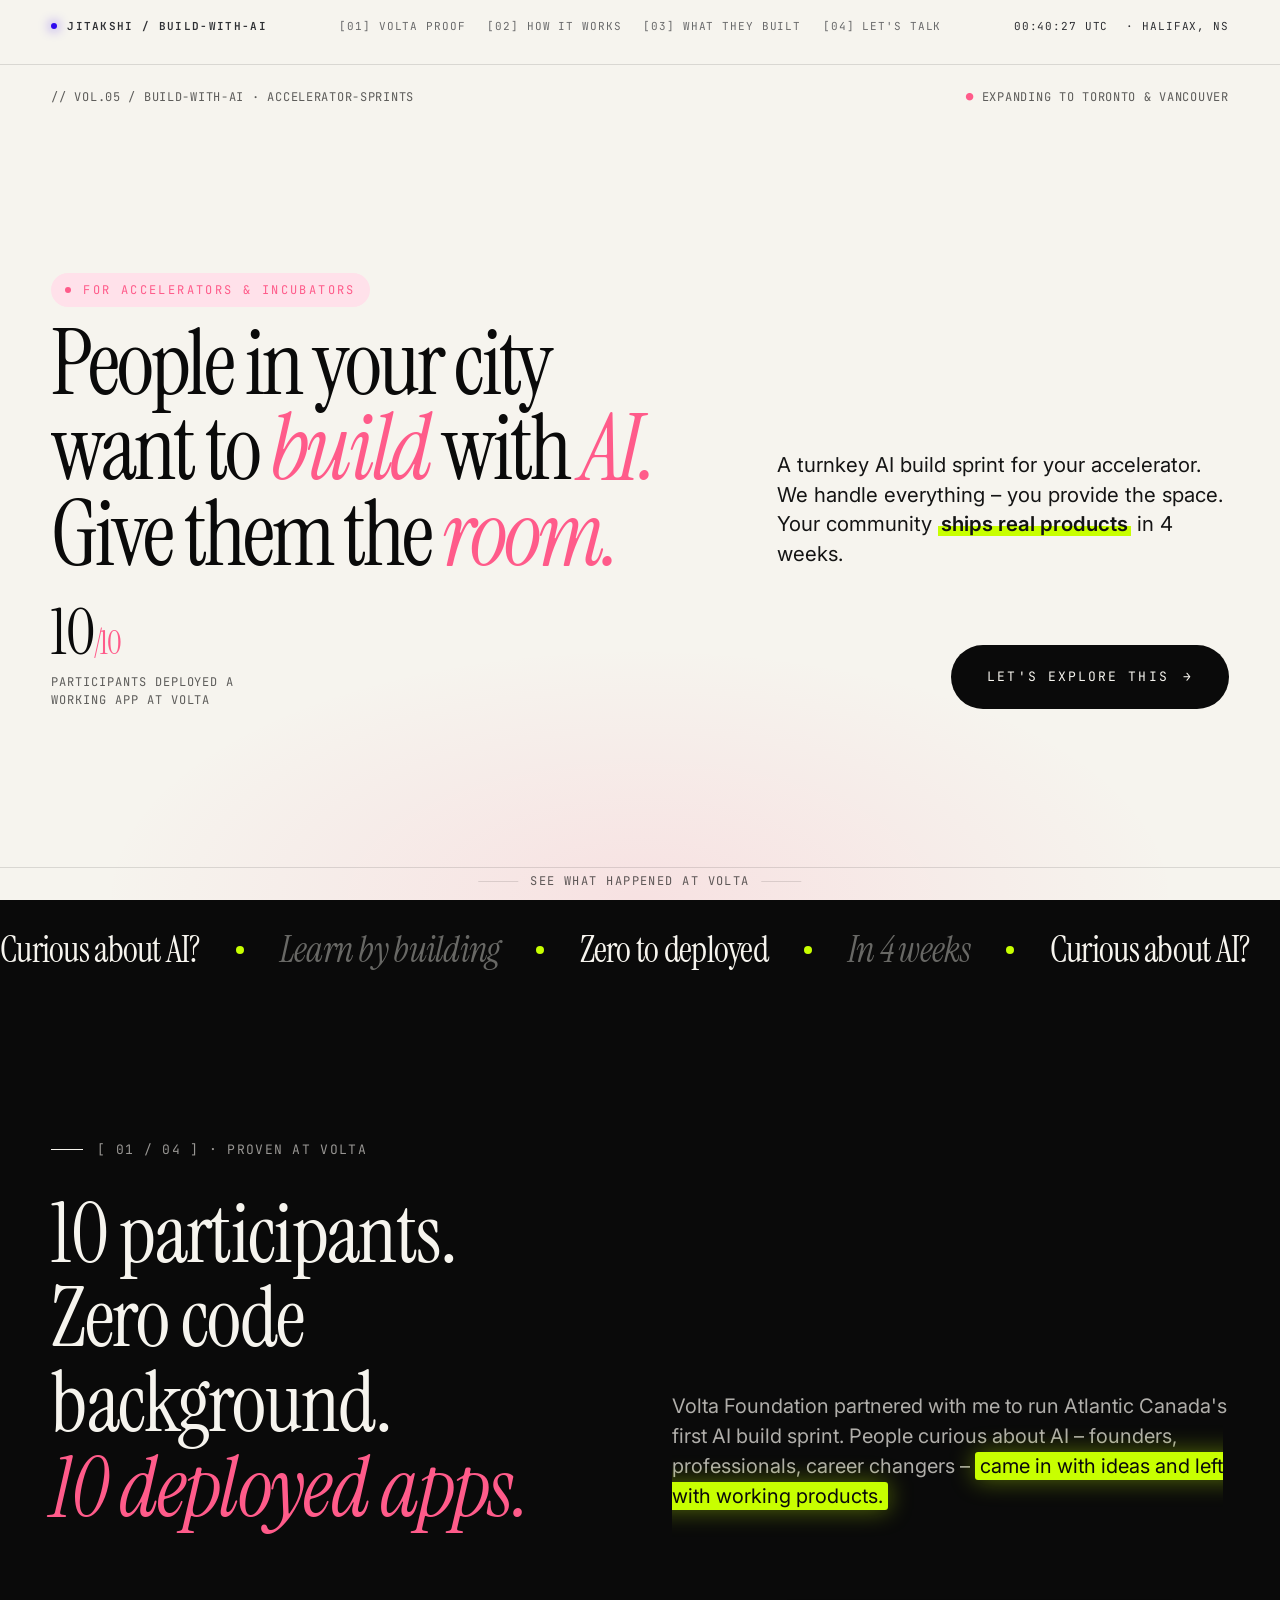
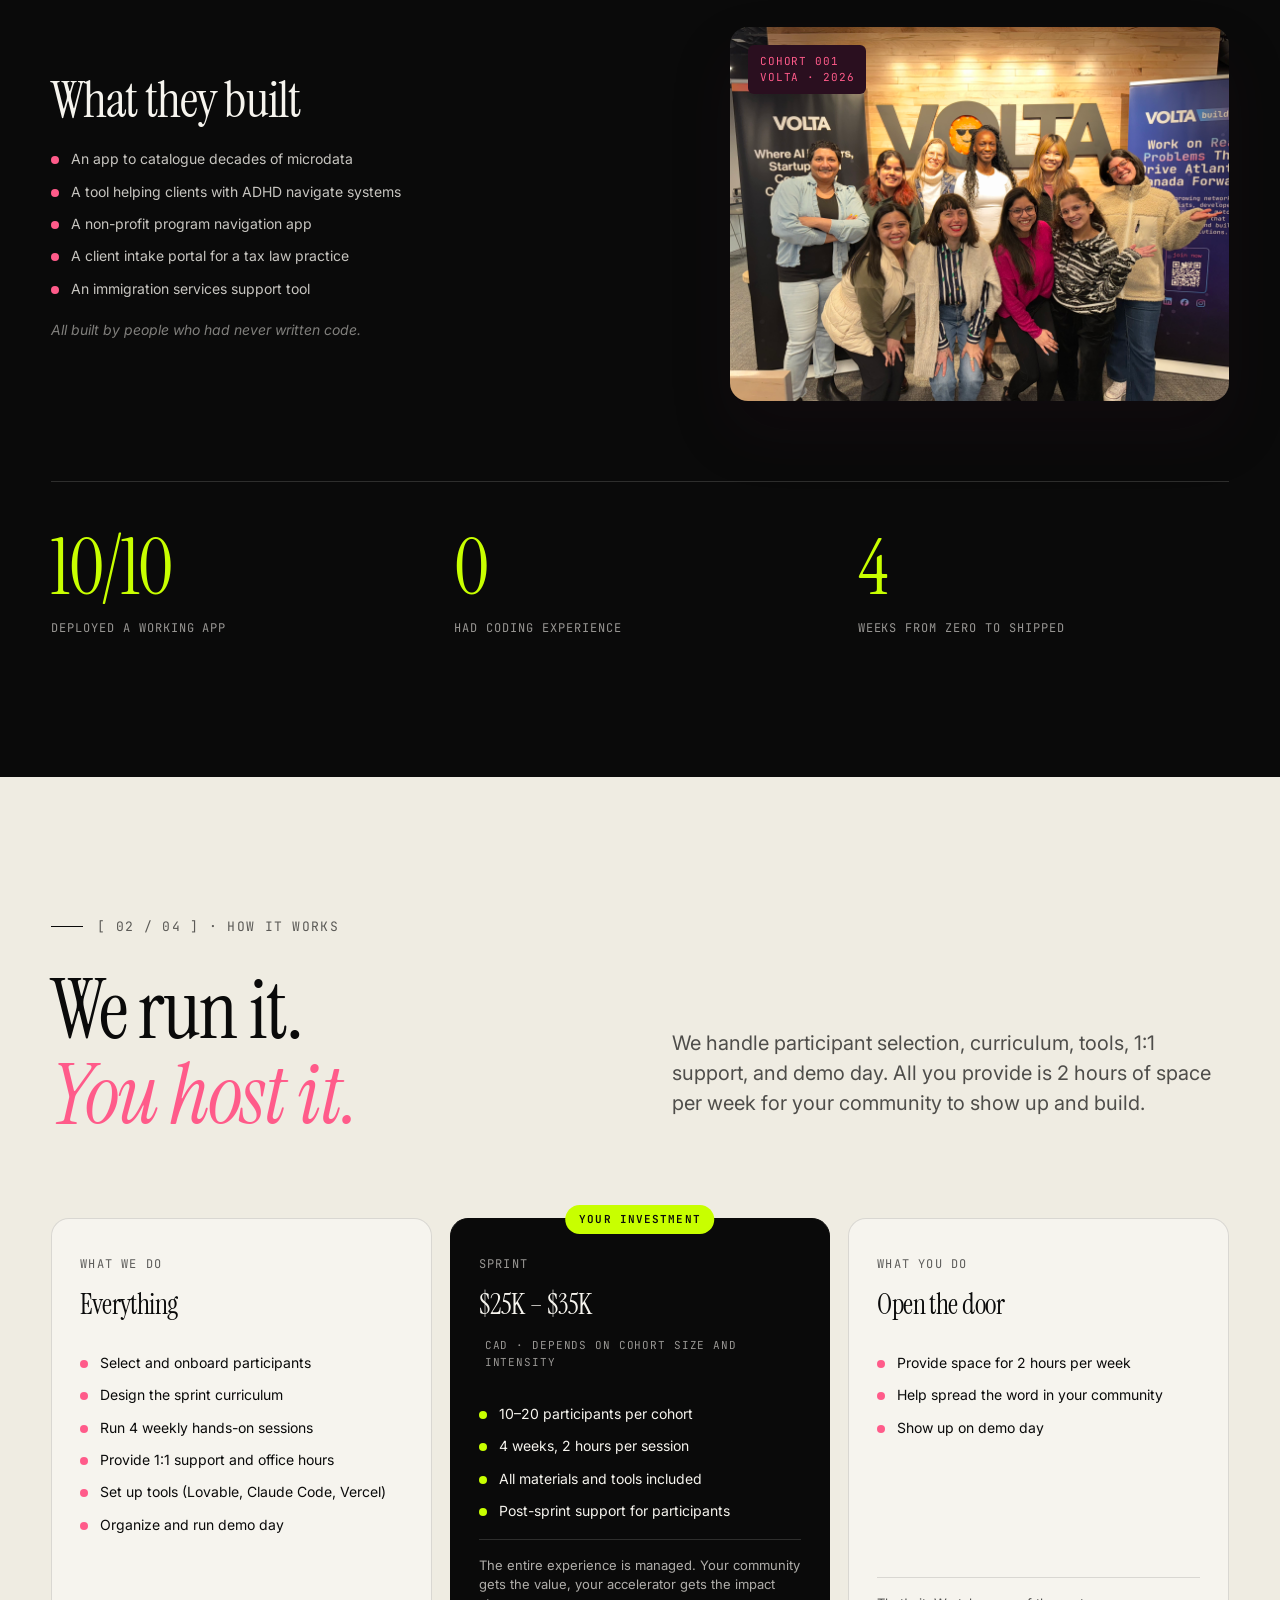
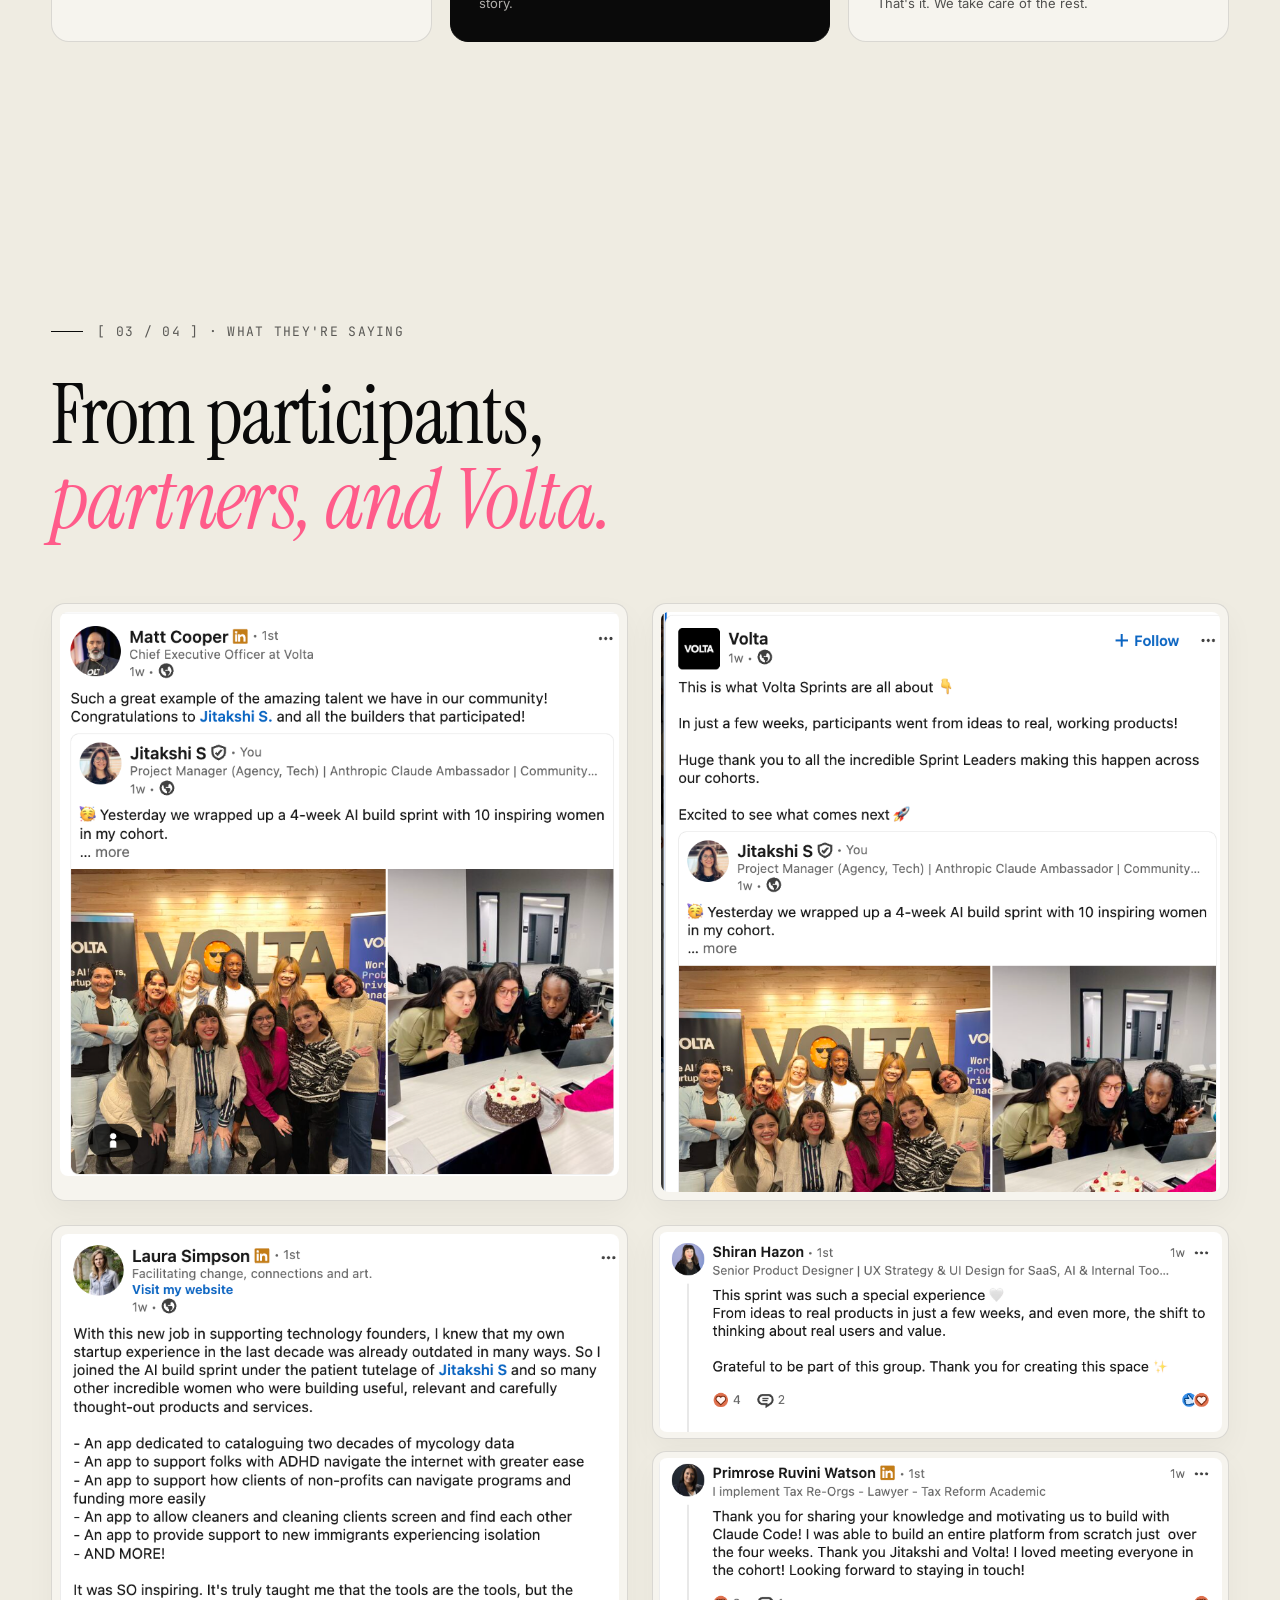
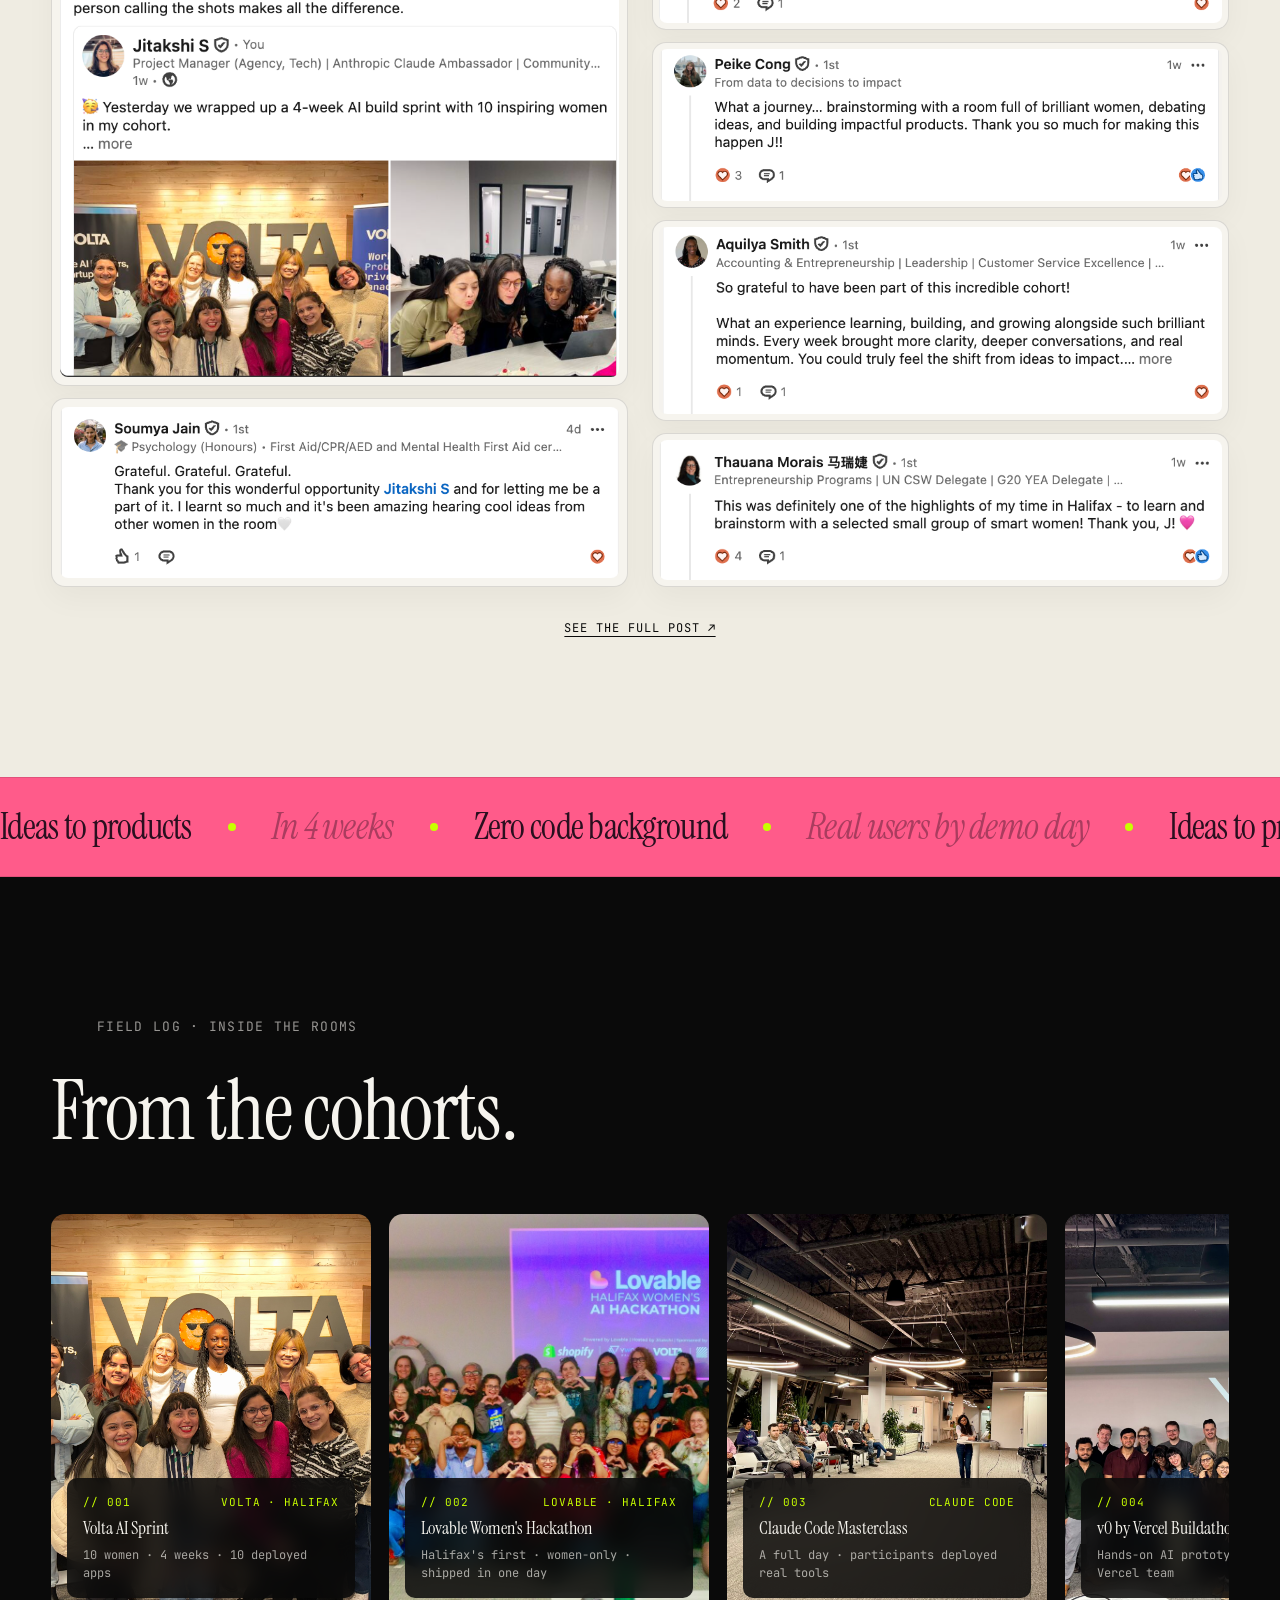
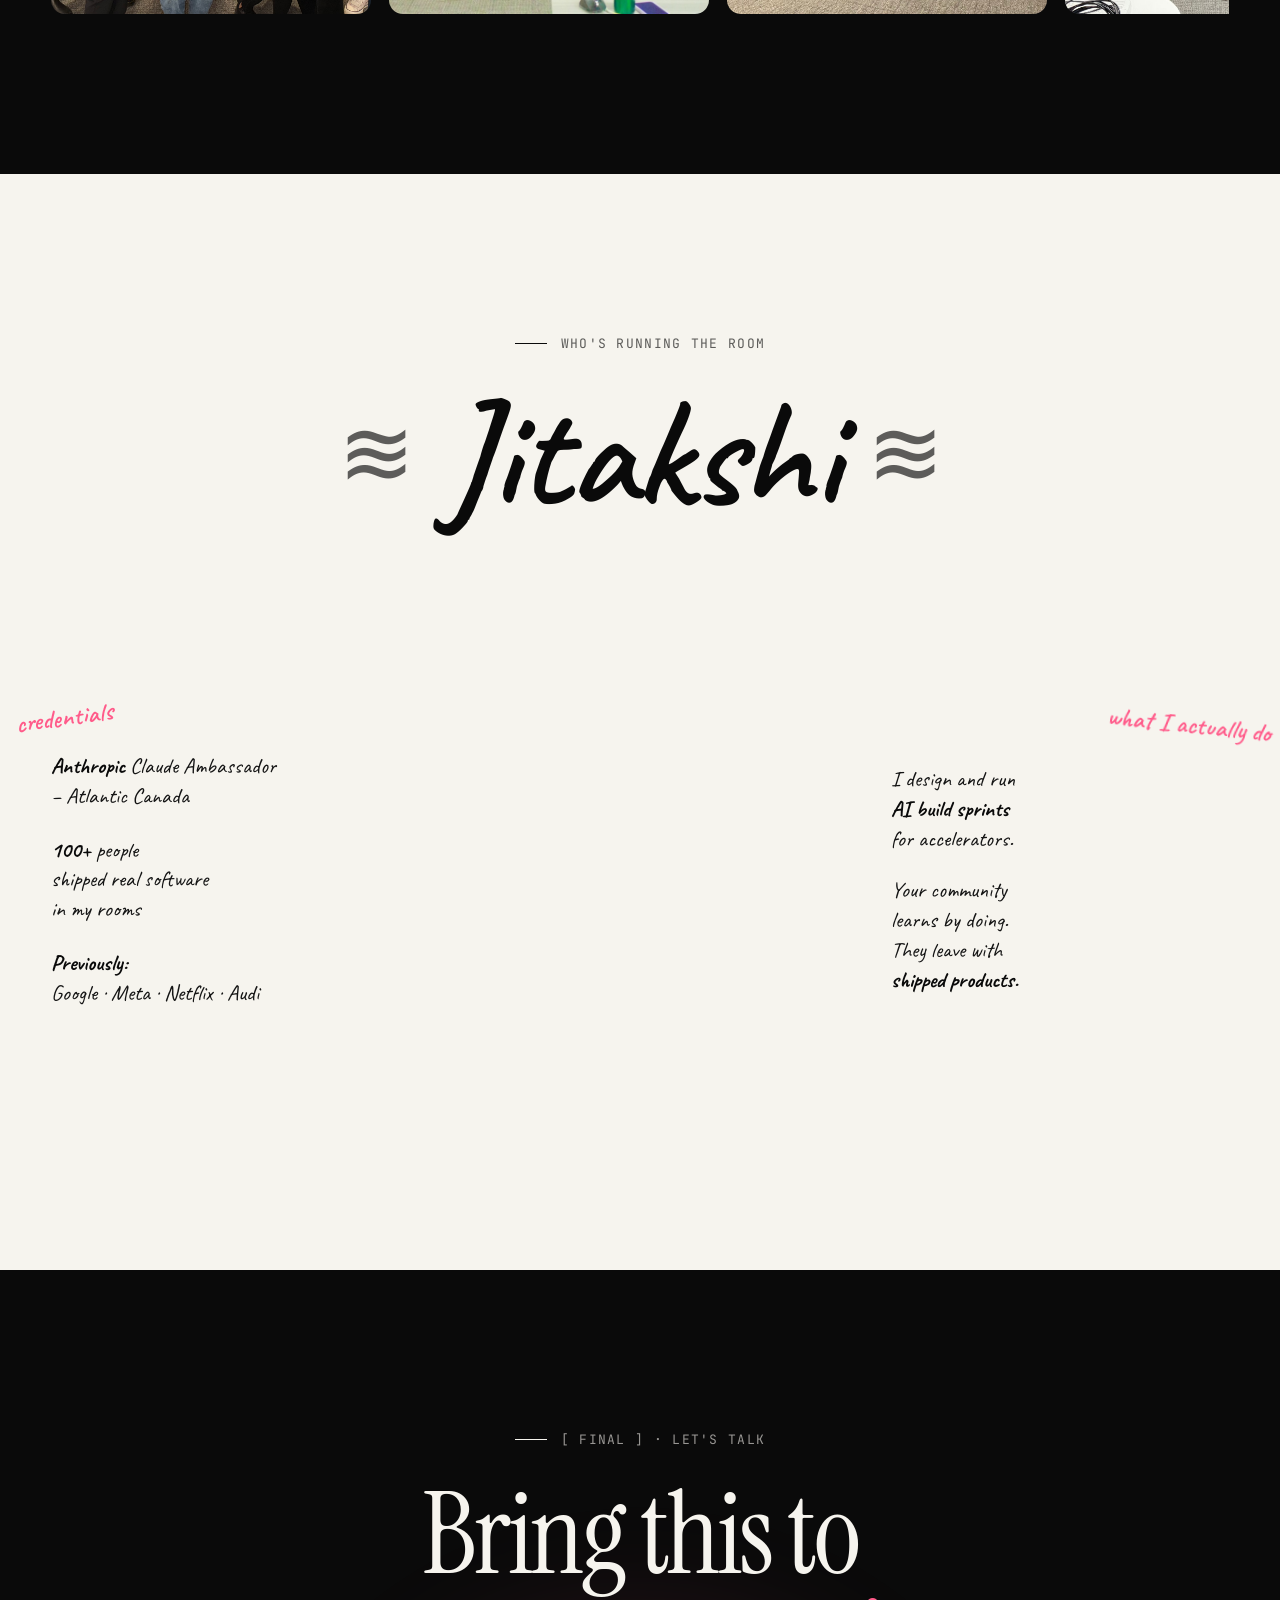
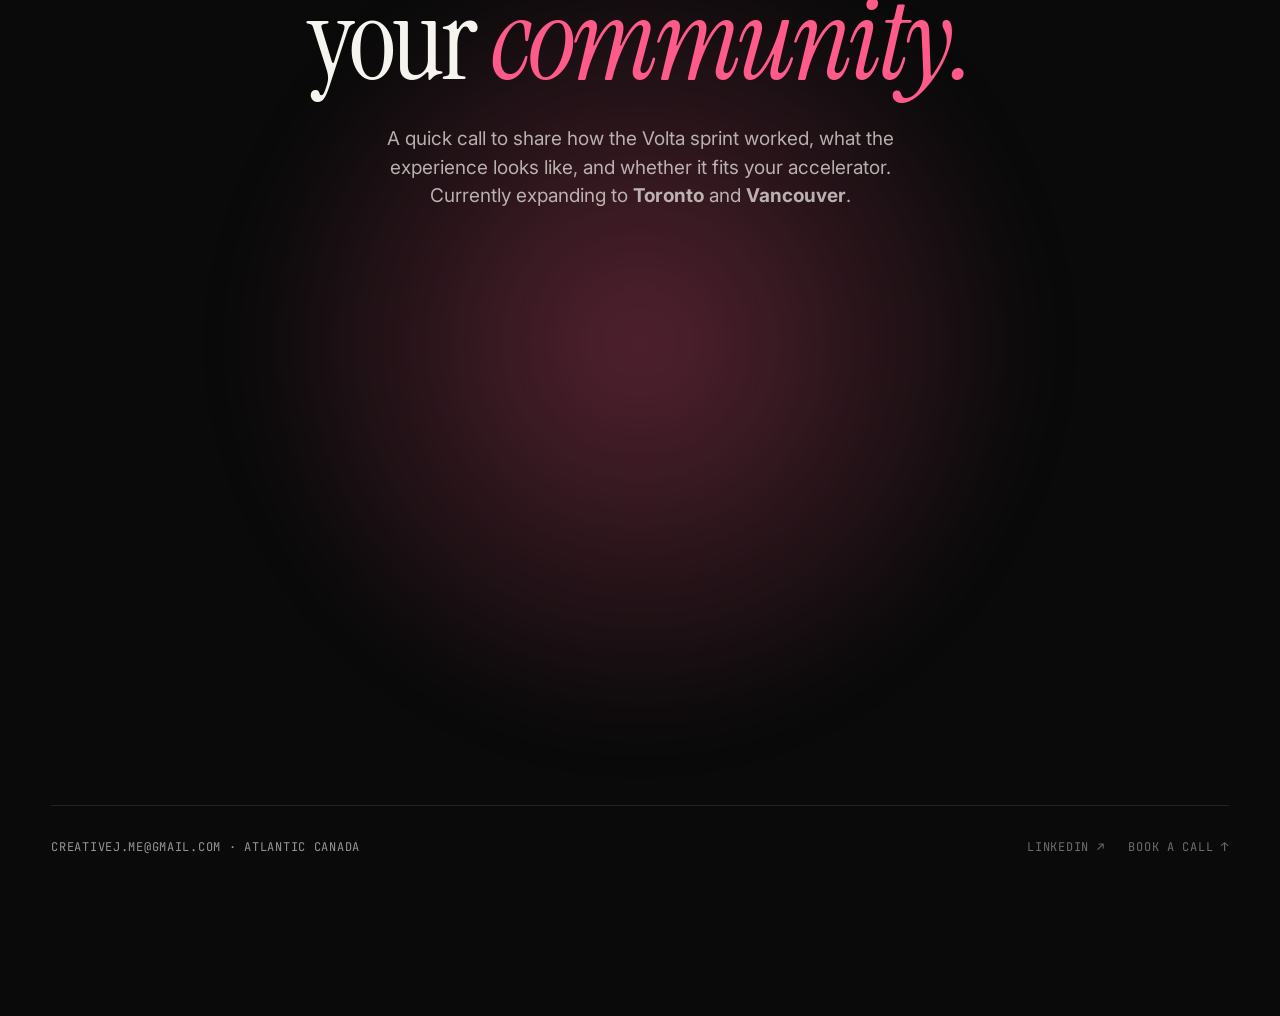
==== commit 509509f5: "Point all remaining cal.com links to inline calendar embed" ====
--- a/accelerators.html
+++ b/accelerators.html
@@ -346,7 +346,7 @@
       <div>creativej.me@gmail.com · ATLANTIC CANADA</div>
       <div class="links">
         <a href="https://www.linkedin.com/in/jitakshi/" target="_blank" rel="noopener">LINKEDIN ↗</a>
-        <a href="https://cal.com/jitakshi/30min" target="_blank" rel="noopener">CAL.COM ↗</a>
+        <a href="#my-cal-inline-30min">BOOK A CALL ↑</a>
       </div>
     </div>
   </div>
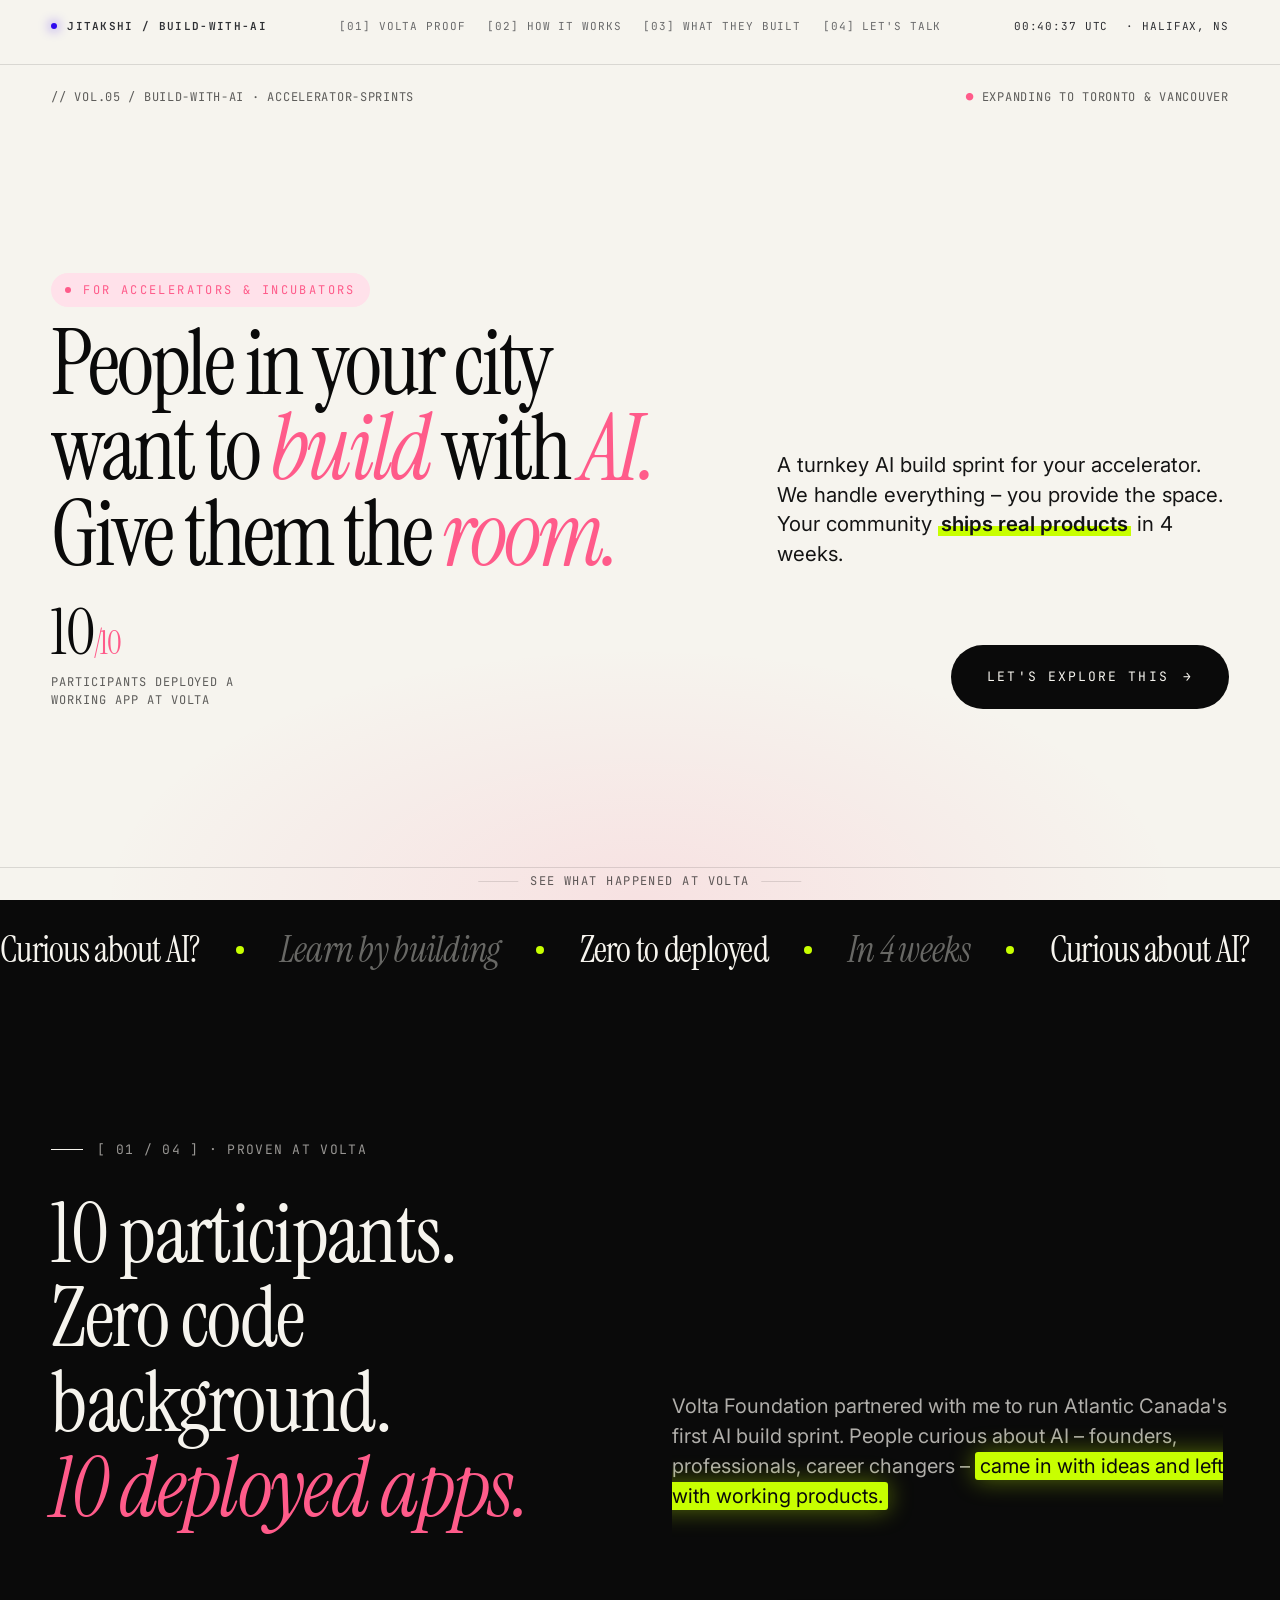
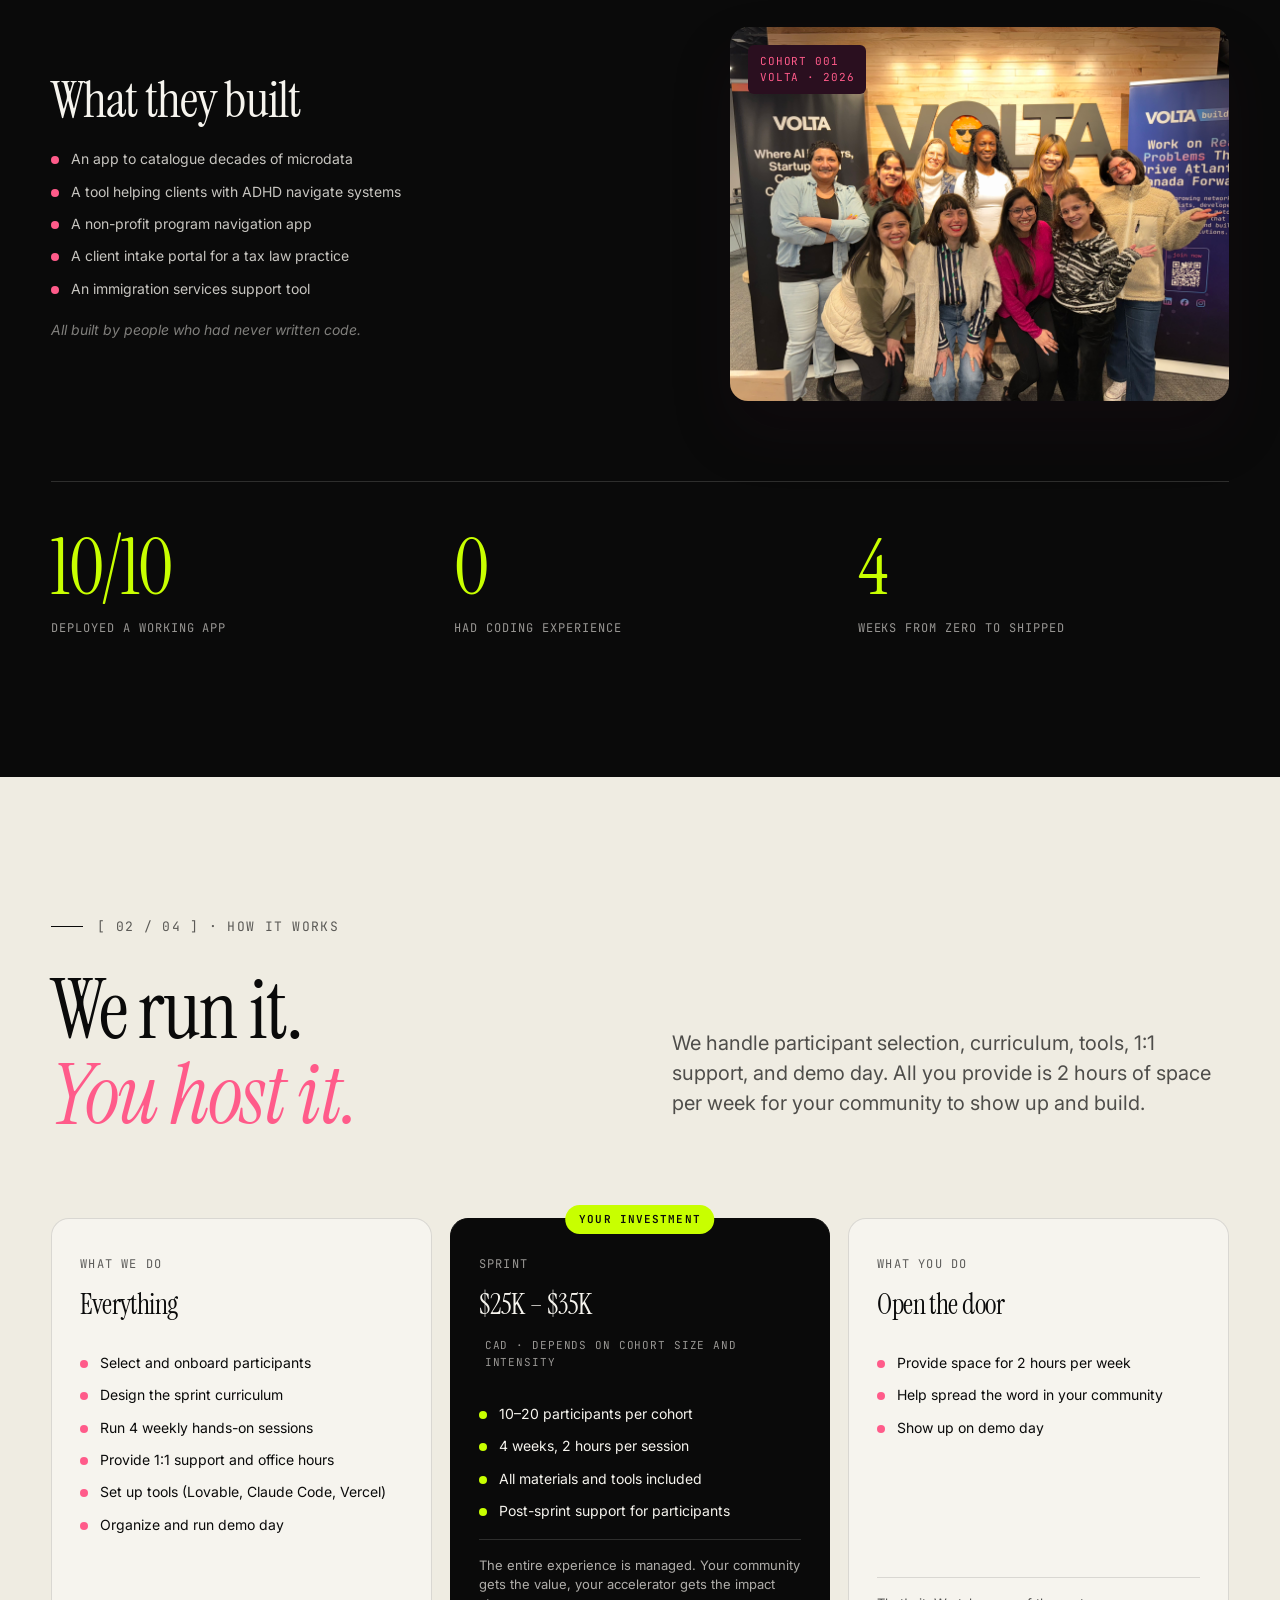
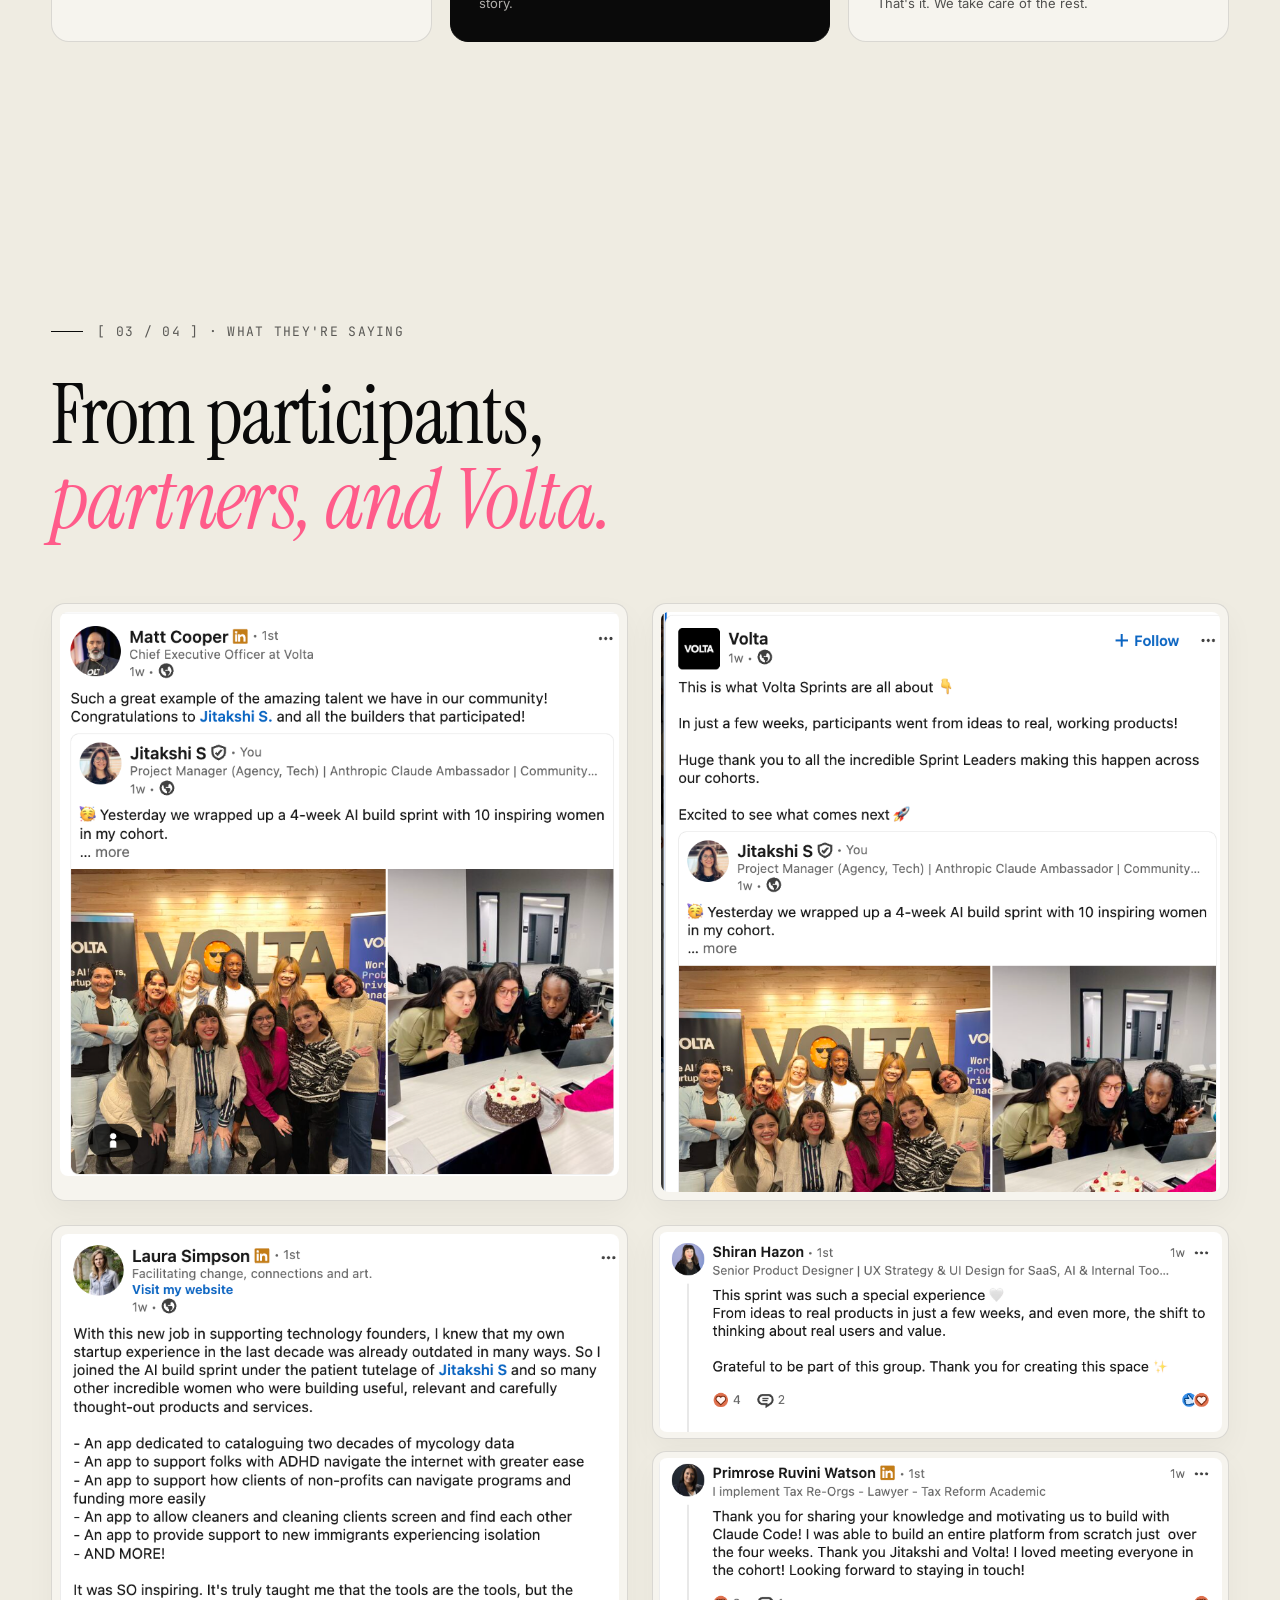
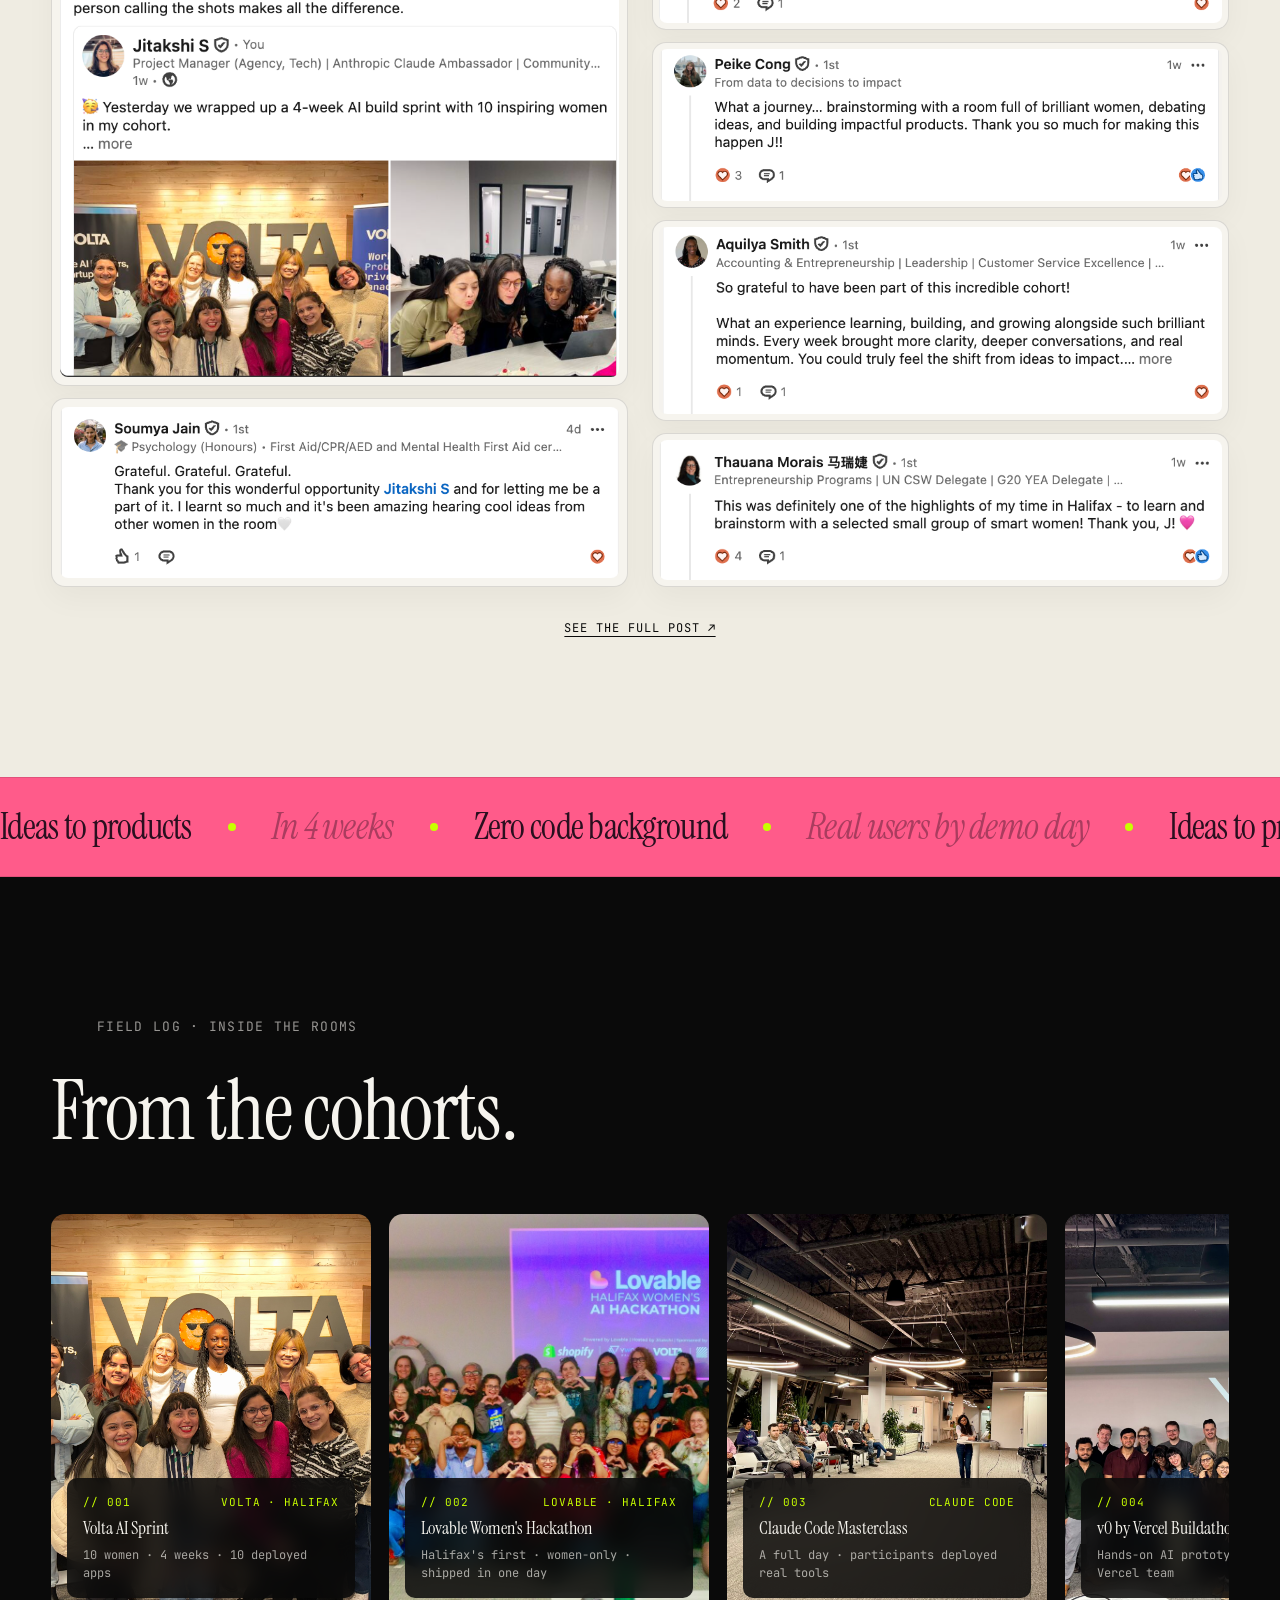
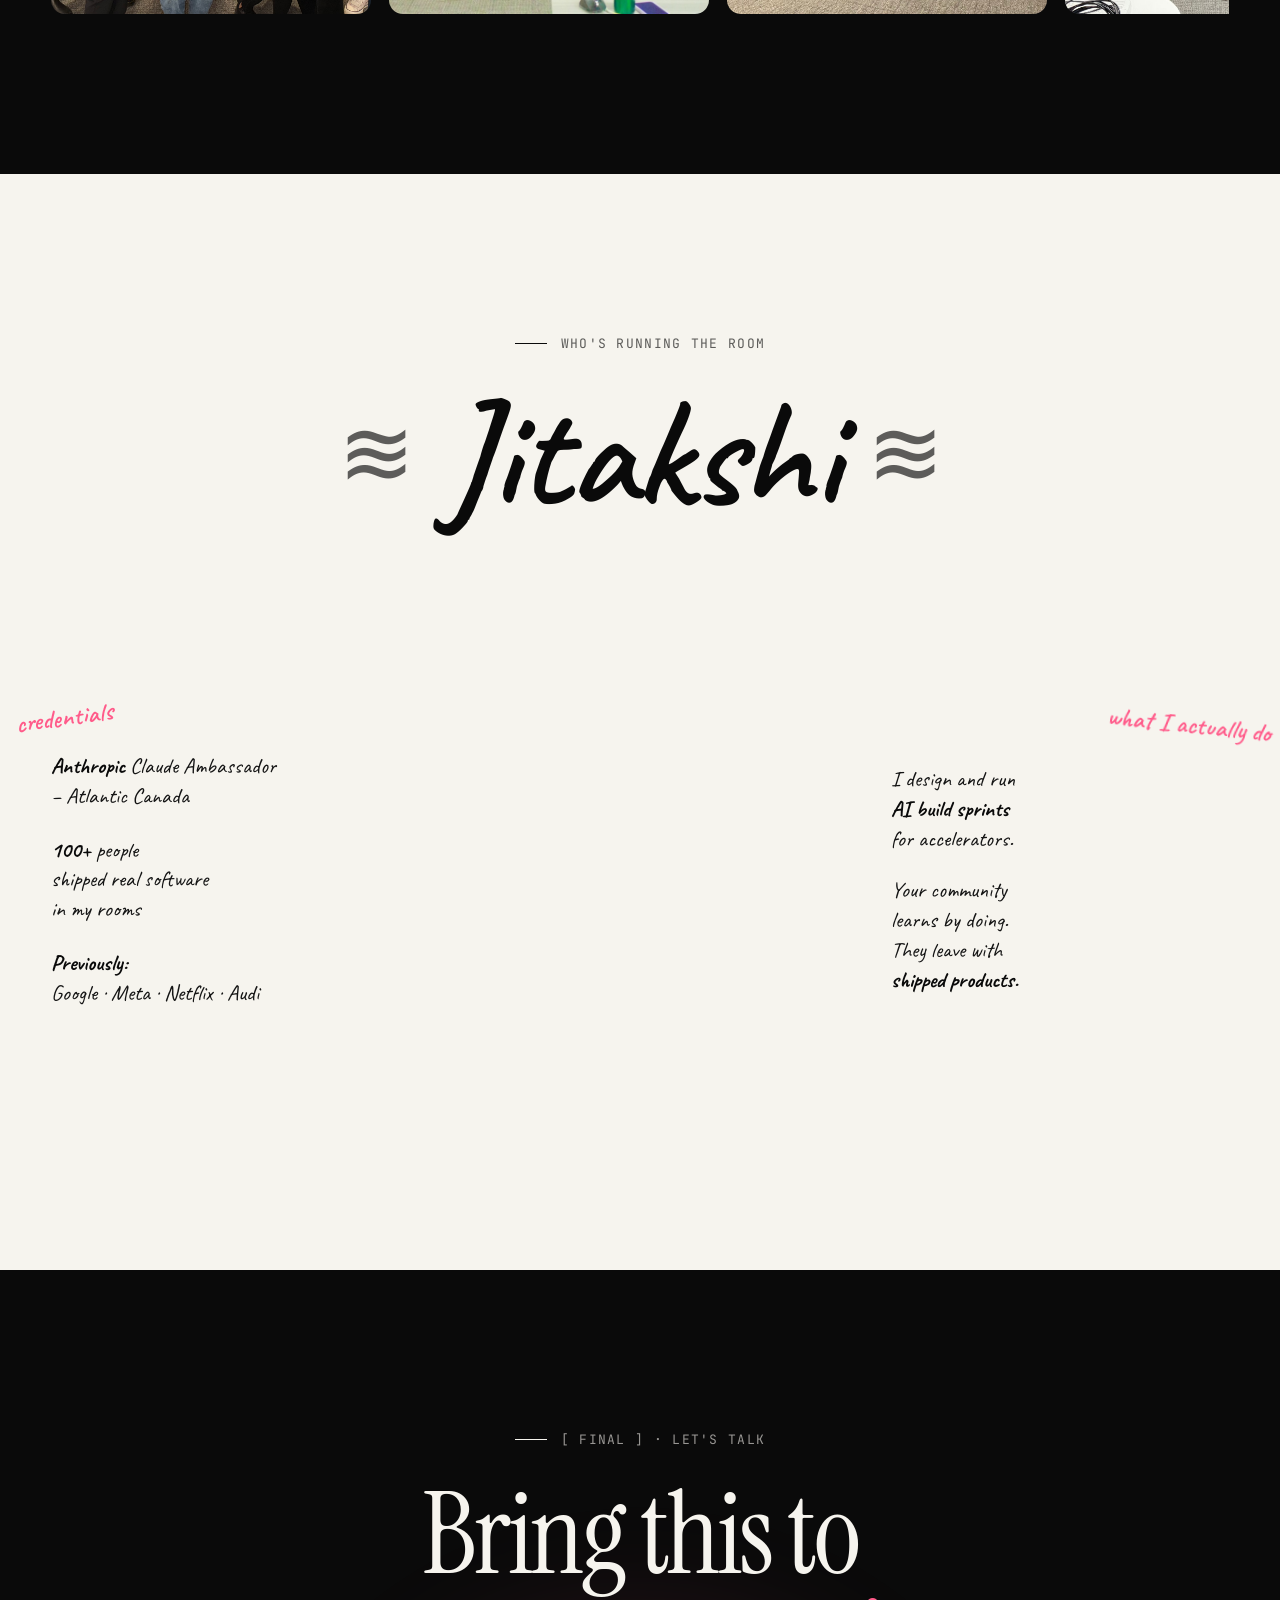
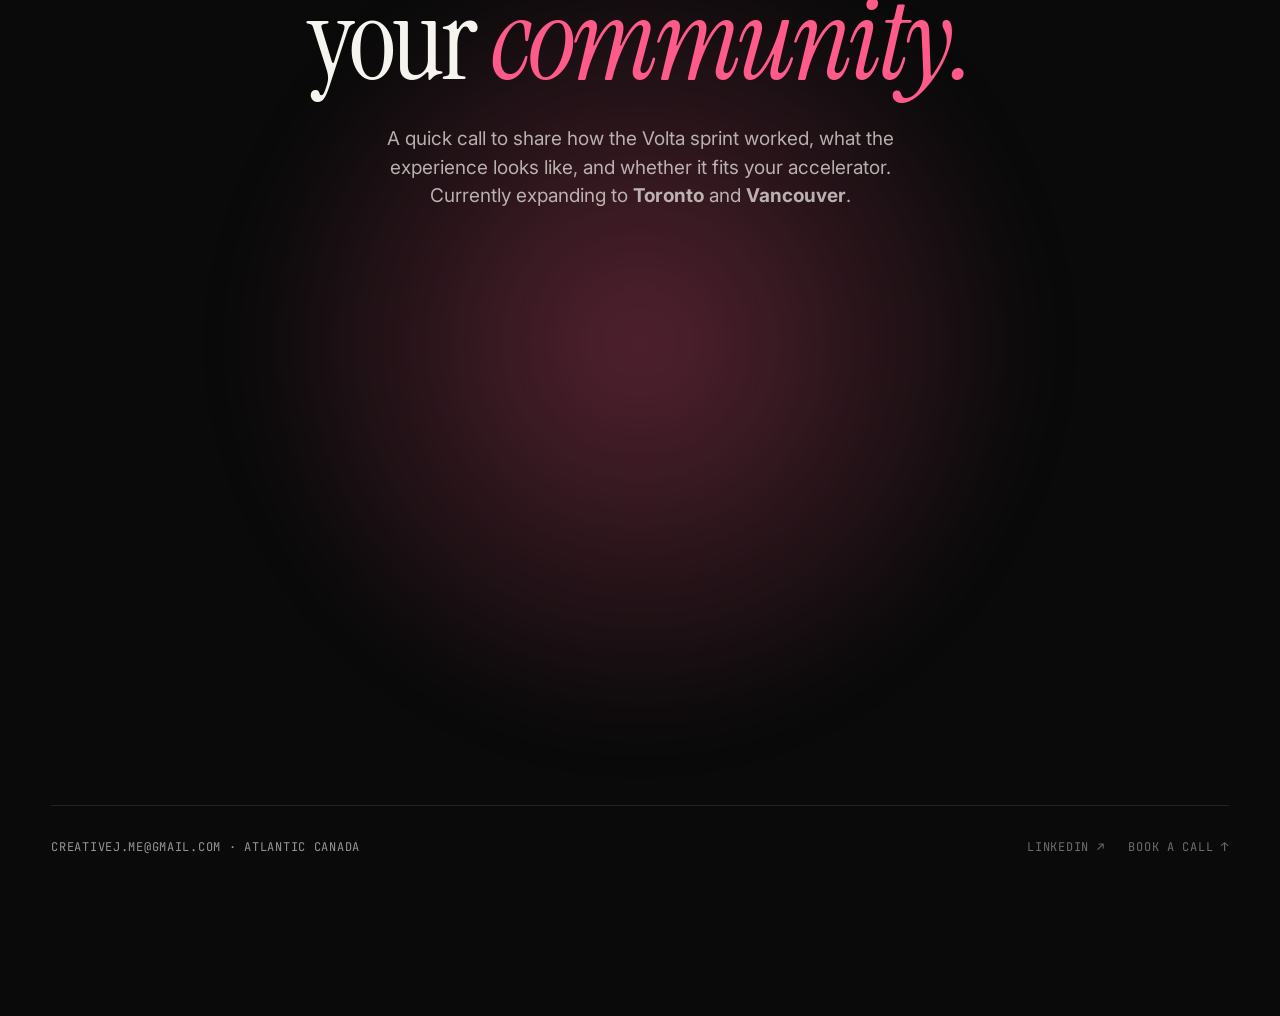
==== commit 2f0883cd: "All CTA buttons open Cal.com calendar as popup overlay" ====
--- a/accelerators.html
+++ b/accelerators.html
@@ -9,6 +9,10 @@
 <link rel="preconnect" href="https://fonts.gstatic.com" crossorigin />
 <link href="https://fonts.googleapis.com/css2?family=Instrument+Serif:ital@0;1&family=Inter:wght@400;500;600;700&family=Caveat:wght@500;600;700&family=JetBrains+Mono:wght@400;500&display=swap" rel="stylesheet" />
 <link rel="stylesheet" href="styles.css" />
+<script type="text/javascript">
+(function (C, A, L) { let p = function (a, ar) { a.q.push(ar); }; let d = C.document; C.Cal = C.Cal || function () { let cal = C.Cal; let ar = arguments; if (!cal.loaded) { cal.ns = {}; cal.q = cal.q || []; d.head.appendChild(d.createElement("script")).src = A; cal.loaded = true; } if (ar[0] === L) { const api = function () { p(api, arguments); }; const namespace = ar[1]; api.q = api.q || []; if(typeof namespace === "string"){cal.ns[namespace] = cal.ns[namespace] || api;p(cal.ns[namespace], ar);p(cal, ["initNamespace", namespace]);} else p(cal, ar); return;} p(cal, ar); }; })(window, "https://app.cal.com/embed/embed.js", "init");
+Cal("init", "30min", {origin:"https://app.cal.com"});
+</script>
 </head>
 <body>
 
@@ -61,7 +65,7 @@
         <span class="v">10<span class="plus">/10</span></span>
         <span class="label">participants deployed a working app at Volta</span>
       </div>
-      <a class="btn btn-lg" href="#cta">Let's explore this <span class="arr">→</span></a>
+      <a class="btn btn-lg" href="#" onclick="Cal.ns['30min']('modal',{calLink:'jitakshi/30min'});return false;">Let's explore this <span class="arr">→</span></a>
     </div>
   </div>
   <div class="hero-rule-bot"></div>
@@ -333,8 +337,6 @@
     <p class="cta-sub">A quick call to share how the Volta sprint worked, what the experience looks like, and whether it fits your accelerator. Currently expanding to <strong>Toronto</strong> and <strong>Vancouver</strong>.</p>
     <div class="cal-embed" id="my-cal-inline-30min"></div>
     <script type="text/javascript">
-      (function (C, A, L) { let p = function (a, ar) { a.q.push(ar); }; let d = C.document; C.Cal = C.Cal || function () { let cal = C.Cal; let ar = arguments; if (!cal.loaded) { cal.ns = {}; cal.q = cal.q || []; d.head.appendChild(d.createElement("script")).src = A; cal.loaded = true; } if (ar[0] === L) { const api = function () { p(api, arguments); }; const namespace = ar[1]; api.q = api.q || []; if(typeof namespace === "string"){cal.ns[namespace] = cal.ns[namespace] || api;p(cal.ns[namespace], ar);p(cal, ["initNamespace", namespace]);} else p(cal, ar); return;} p(cal, ar); }; })(window, "https://app.cal.com/embed/embed.js", "init");
-      Cal("init", "30min", {origin:"https://app.cal.com"});
       Cal.ns["30min"]("inline", {
         elementOrSelector:"#my-cal-inline-30min",
         config: {"layout":"month_view","useSlotsViewOnSmallScreen":"true"},
@@ -354,7 +356,7 @@
 
 <!-- FLOATING CTA -->
 <div class="float-cta" id="float-cta">
-  <a href="#cta" class="float-cta-btn">Let's explore this →</a>
+  <a href="#" class="float-cta-btn" onclick="Cal.ns['30min']('modal',{calLink:'jitakshi/30min'});return false;">Let's explore this →</a>
 </div>
 
 </main>
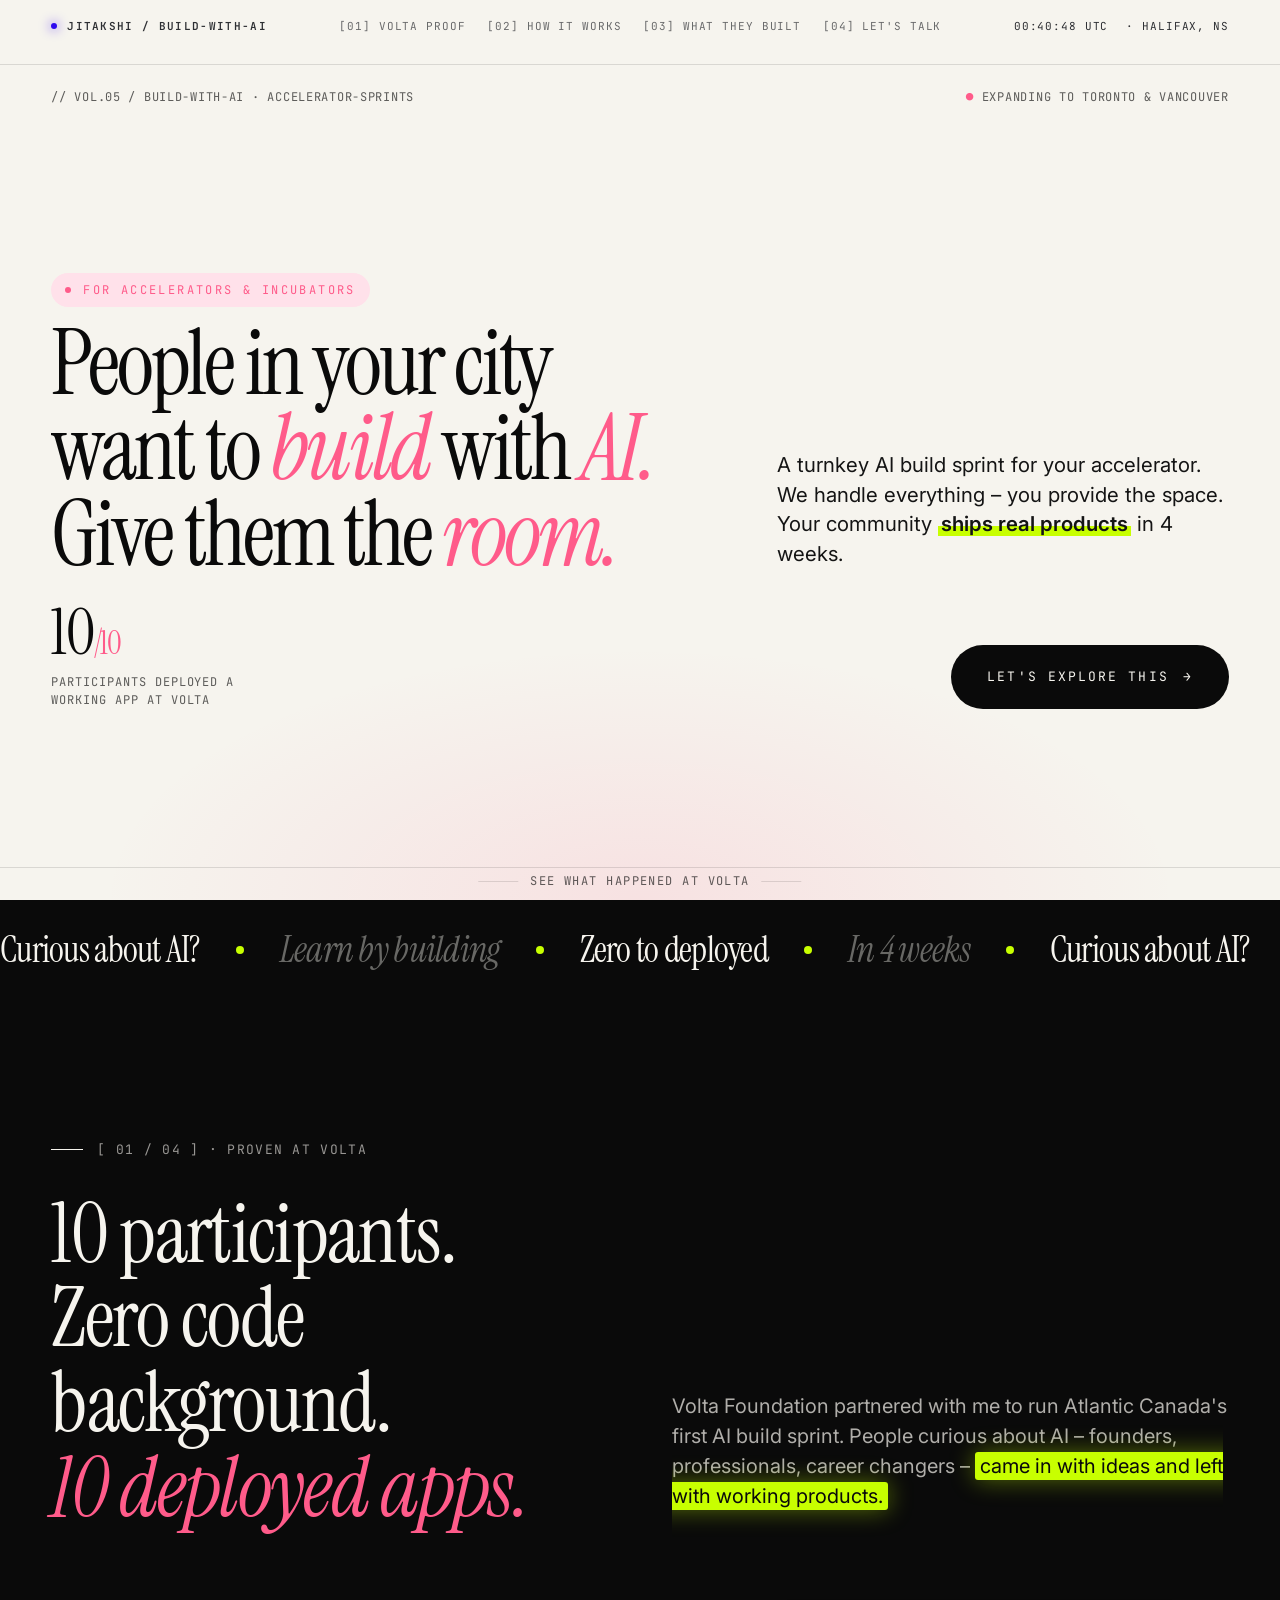
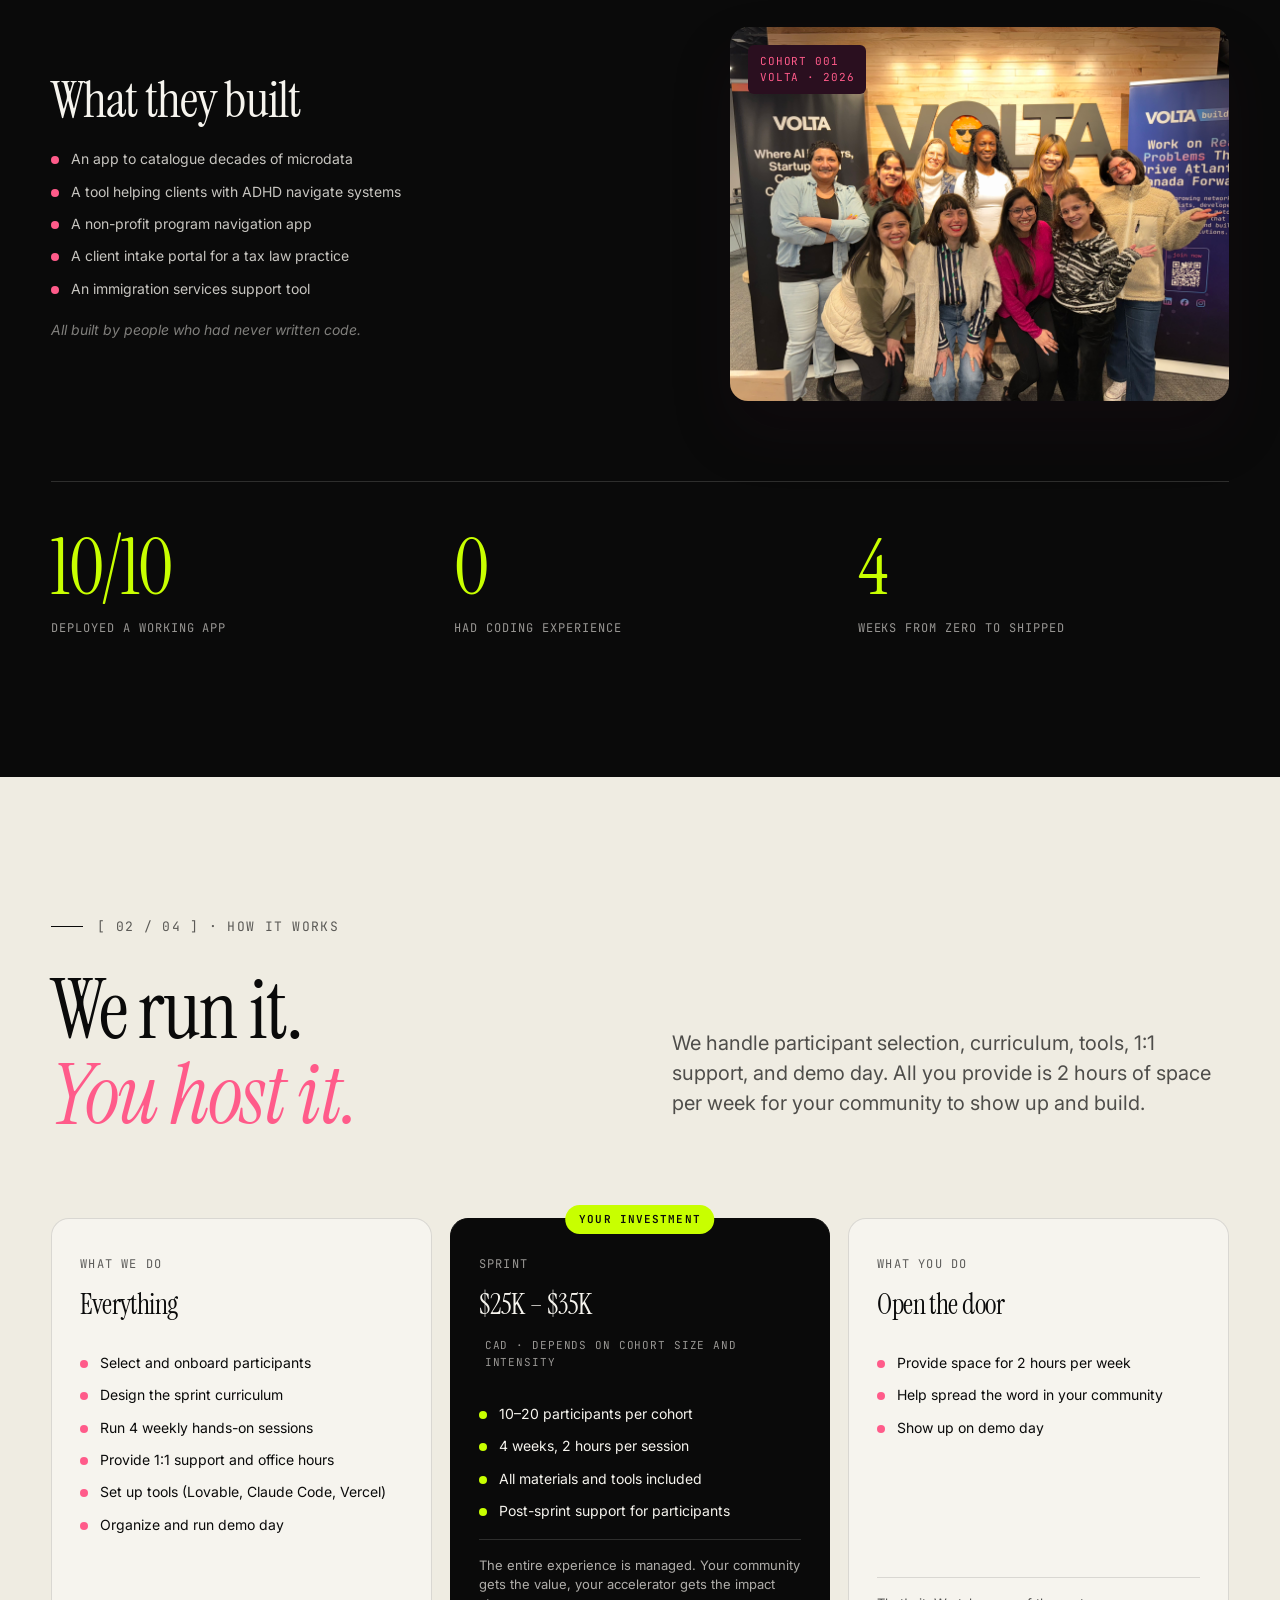
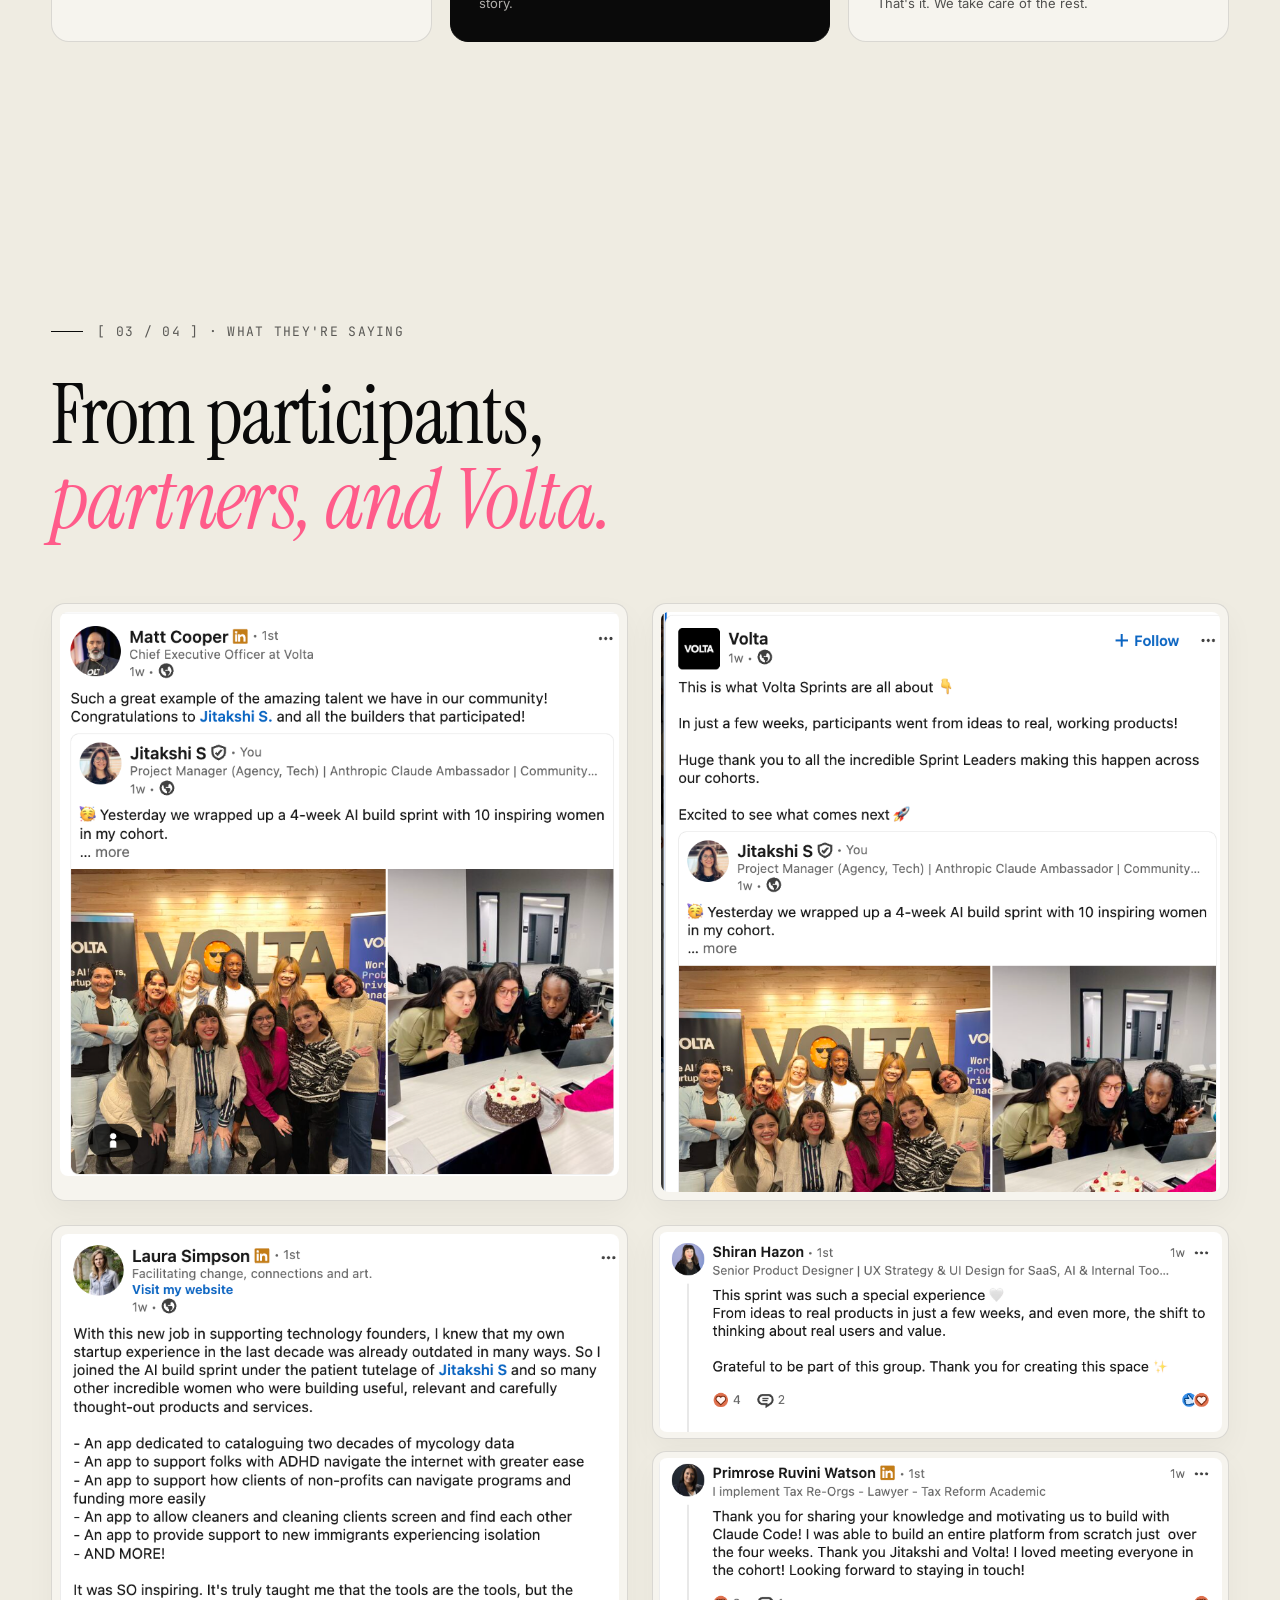
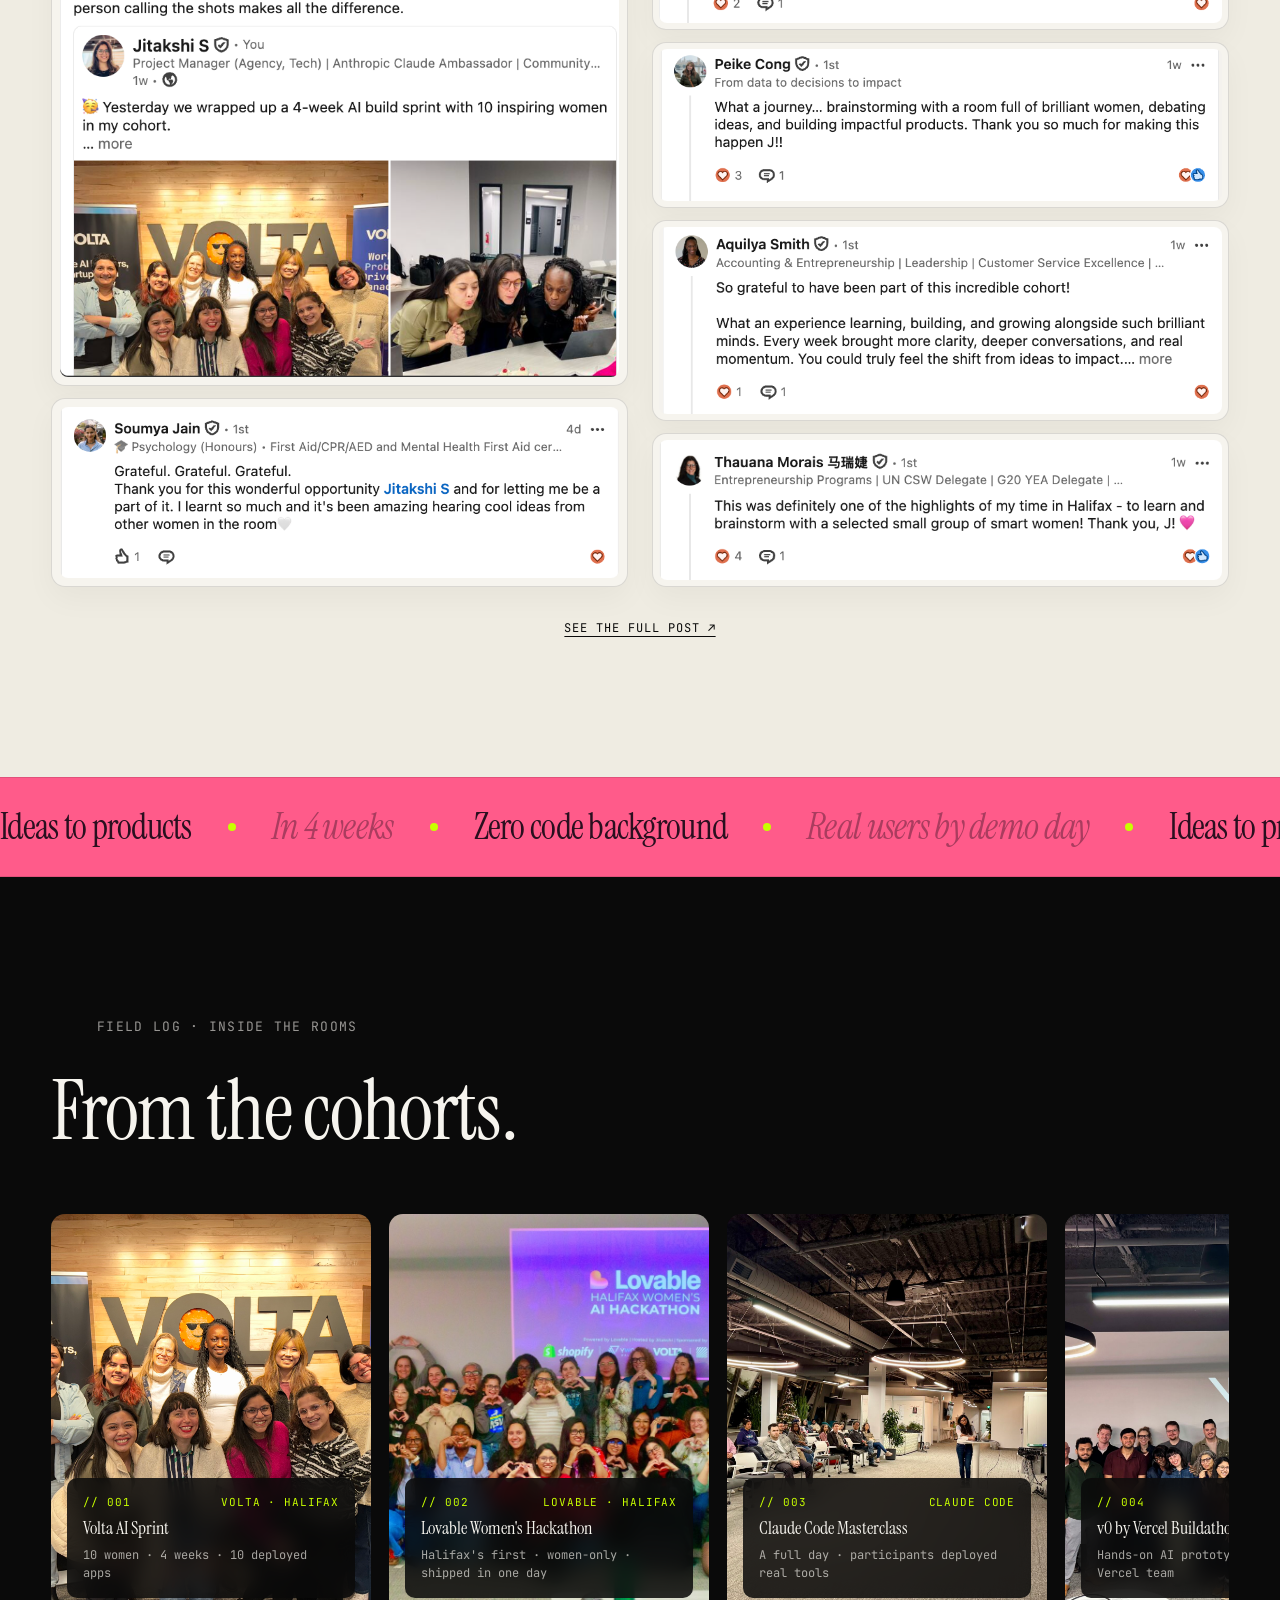
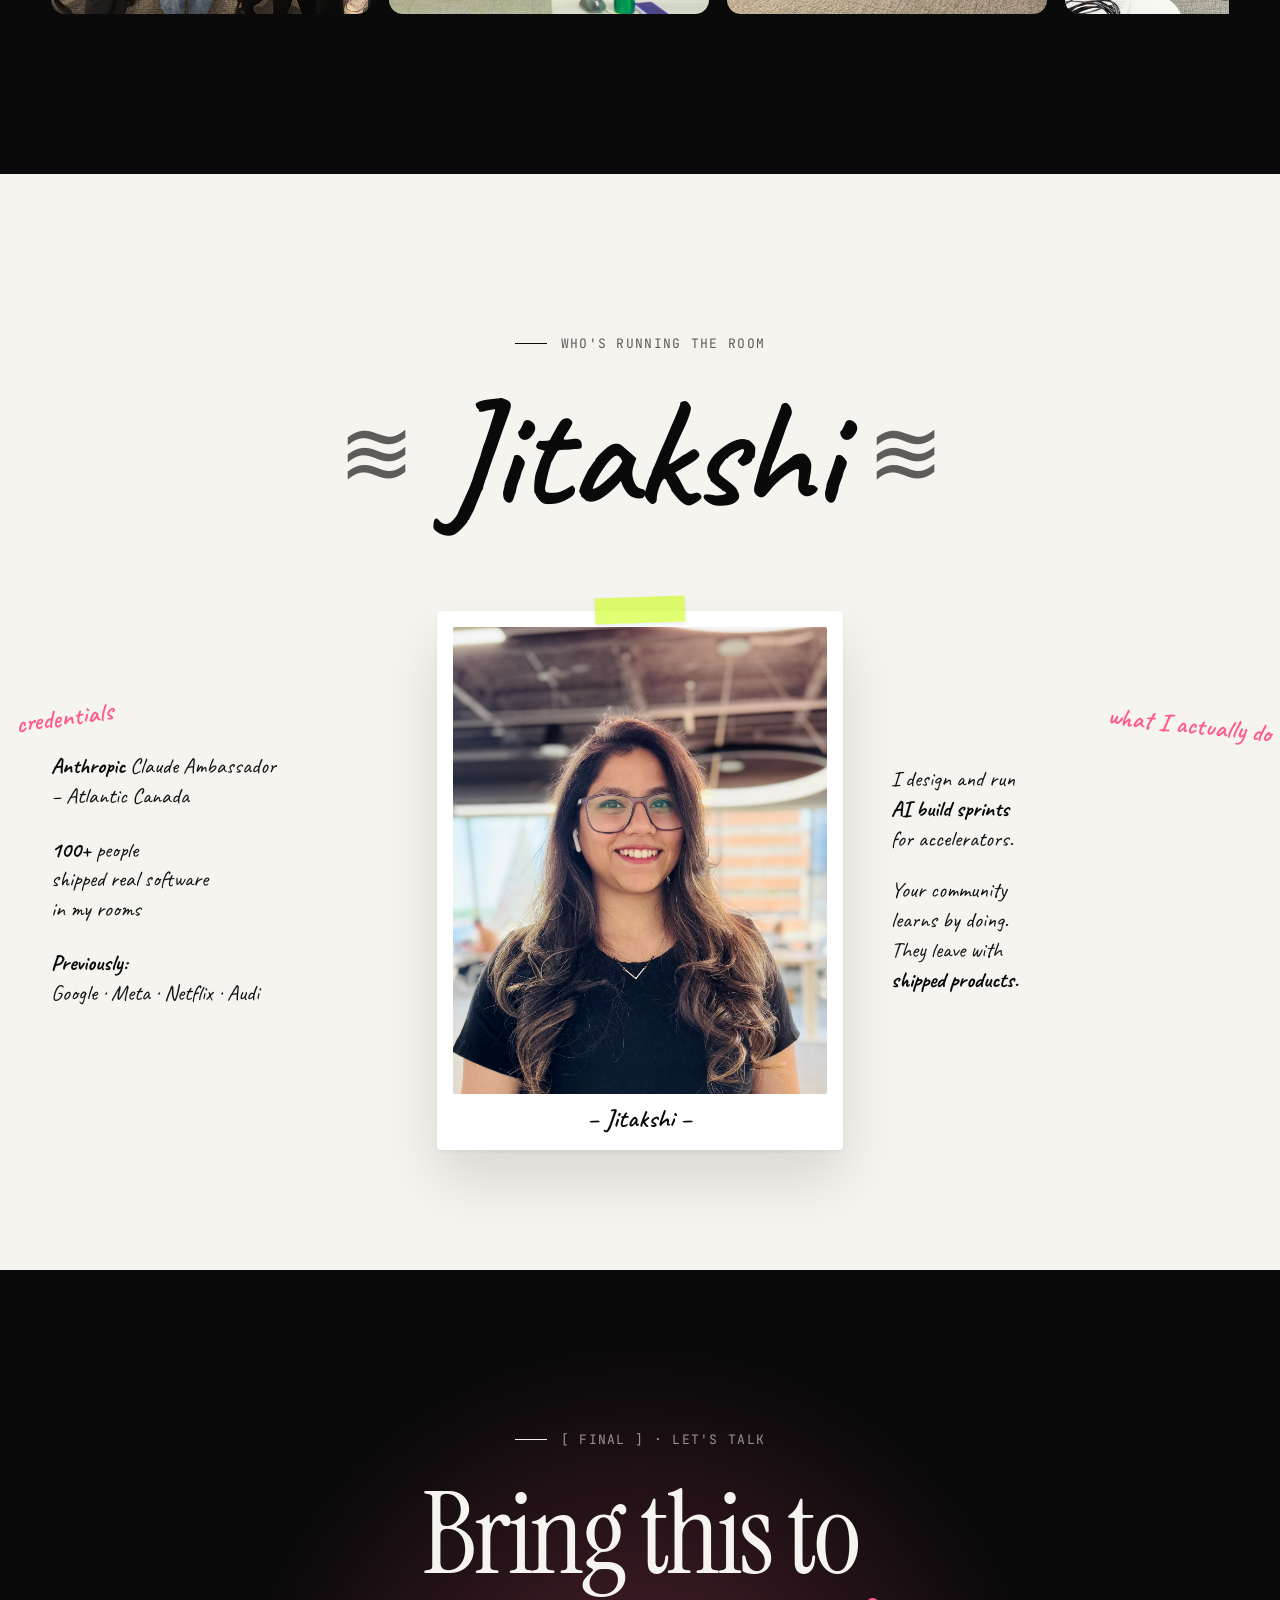
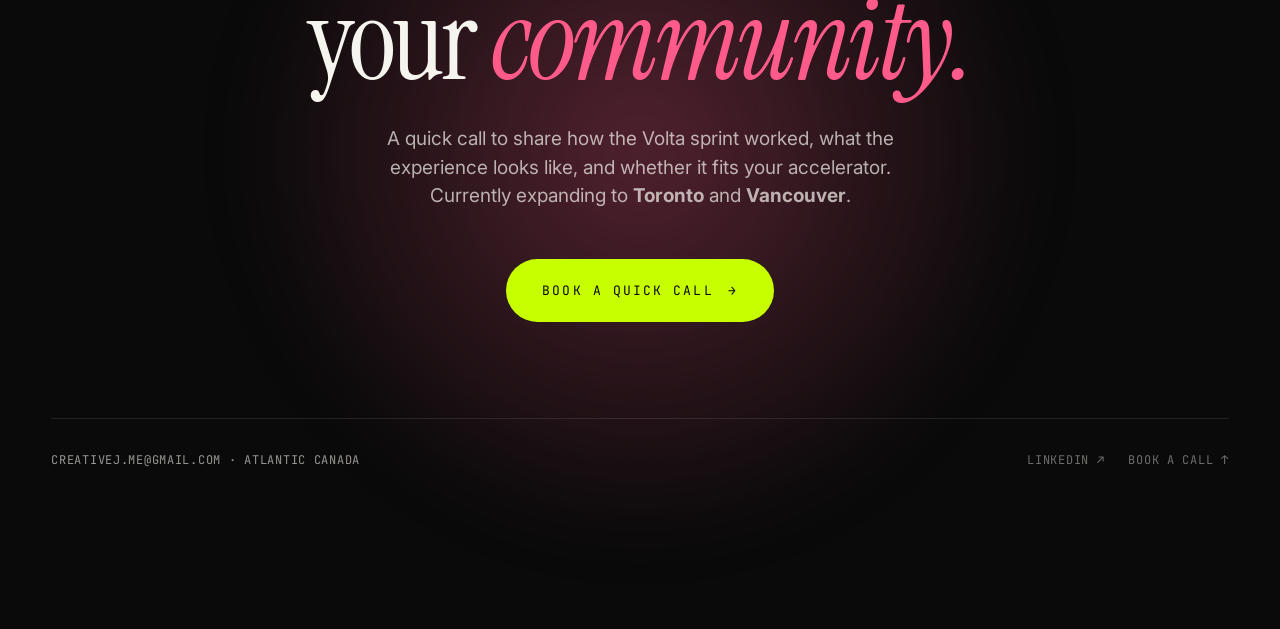
==== commit d278a89a: "Replace inline calendar with popup button in CTA section on both pages" ====
--- a/accelerators.html
+++ b/accelerators.html
@@ -335,15 +335,9 @@
     <div class="section-label">[ FINAL ] · Let's talk</div>
     <h1 class="cta-h">Bring this to<br/>your <em>community.</em></h1>
     <p class="cta-sub">A quick call to share how the Volta sprint worked, what the experience looks like, and whether it fits your accelerator. Currently expanding to <strong>Toronto</strong> and <strong>Vancouver</strong>.</p>
-    <div class="cal-embed" id="my-cal-inline-30min"></div>
-    <script type="text/javascript">
-      Cal.ns["30min"]("inline", {
-        elementOrSelector:"#my-cal-inline-30min",
-        config: {"layout":"month_view","useSlotsViewOnSmallScreen":"true"},
-        calLink: "jitakshi/30min",
-      });
-      Cal.ns["30min"]("ui", {"hideEventTypeDetails":false,"layout":"month_view"});
-    </script>
+    <div class="cta-btn-row">
+      <a class="btn btn-lg" href="#" onclick="Cal.ns['30min']('modal',{calLink:'jitakshi/30min'});return false;">Book a quick call <span class="arr">→</span></a>
+    </div>
     <div class="cta-foot">
       <div>creativej.me@gmail.com · ATLANTIC CANADA</div>
       <div class="links">
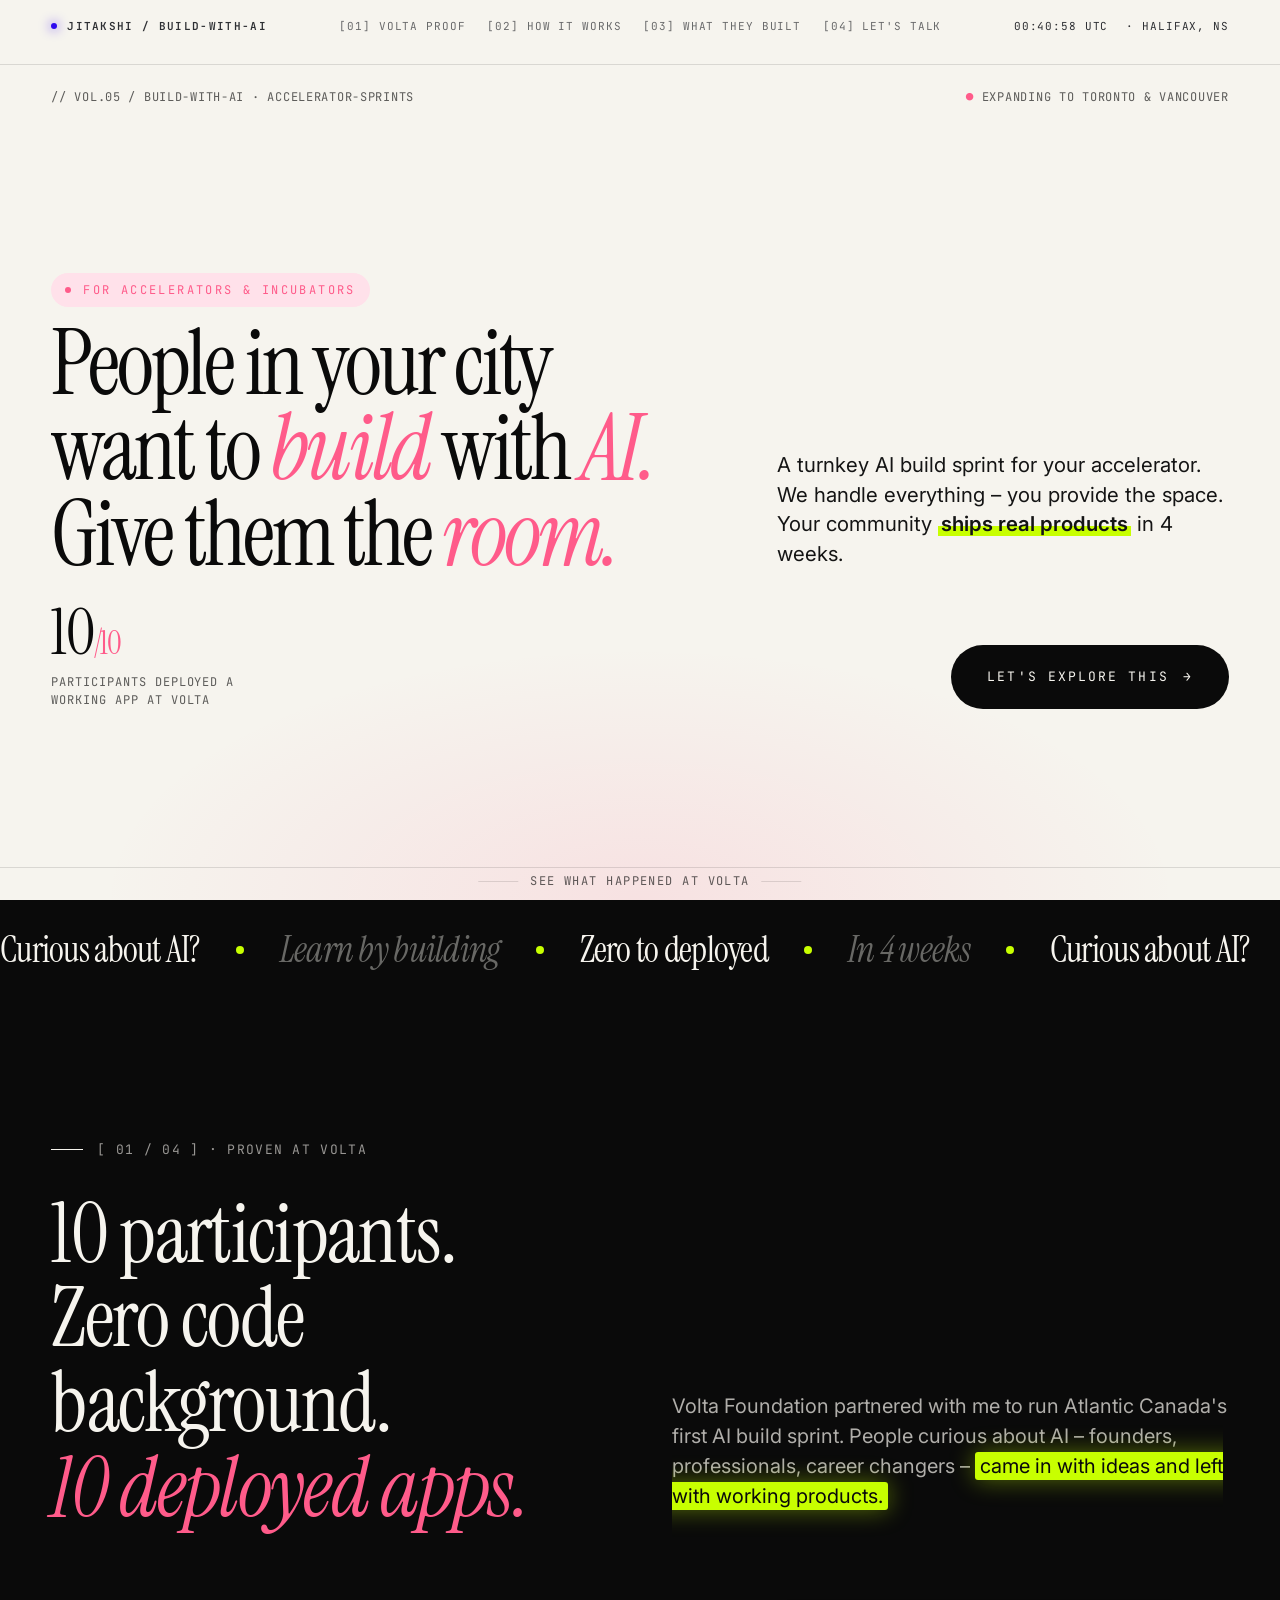
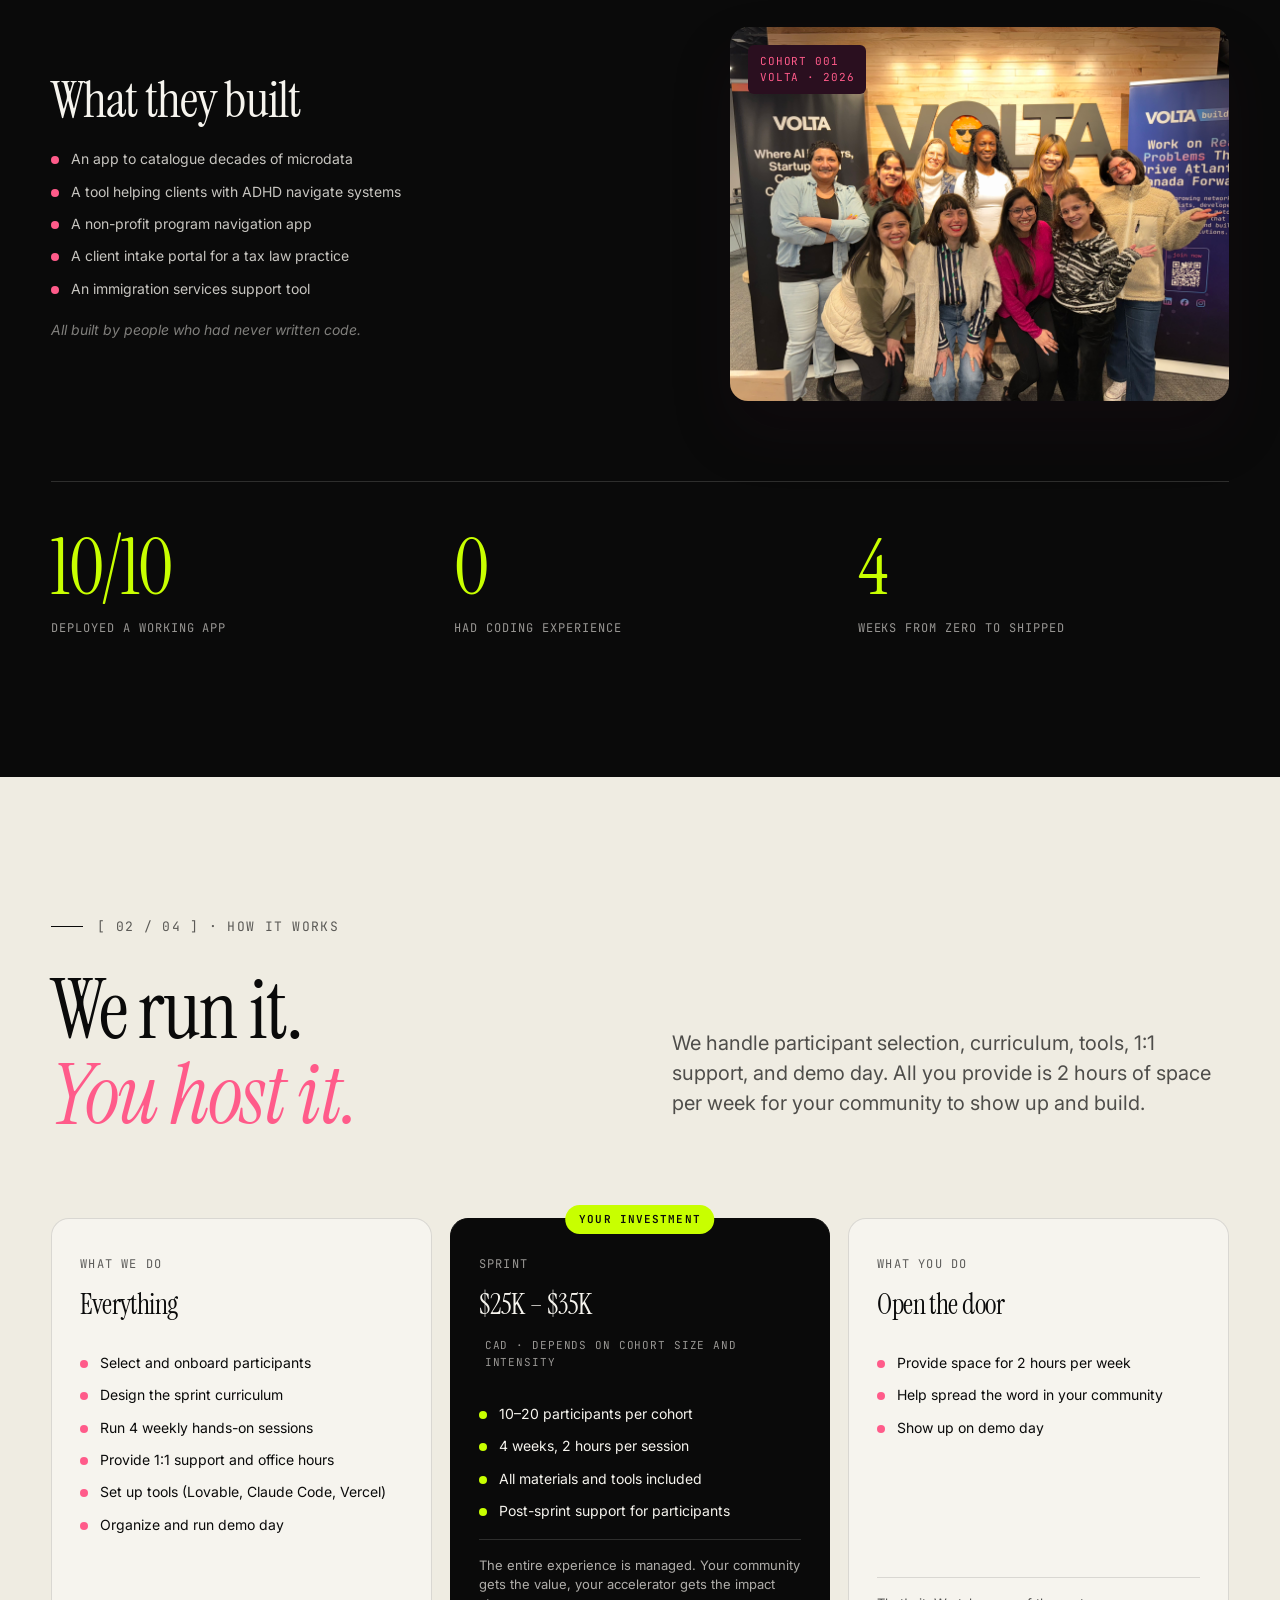
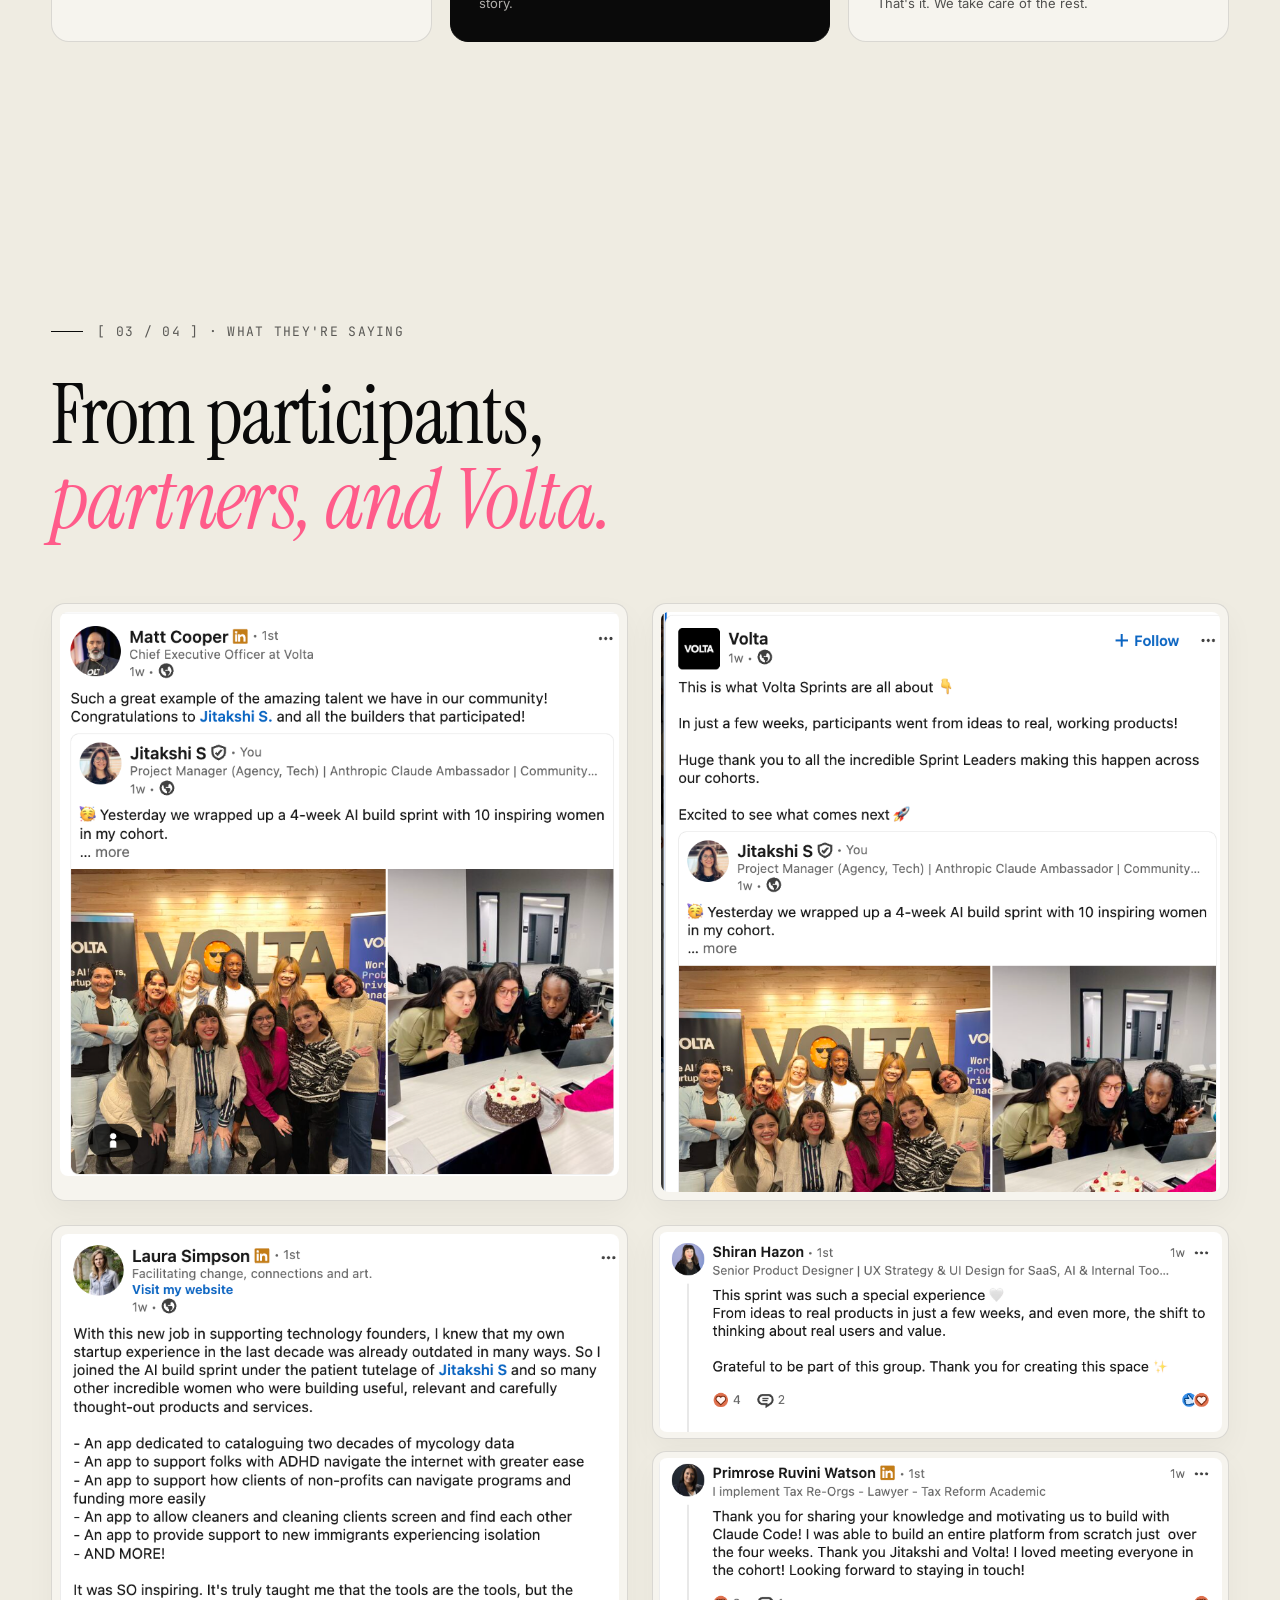
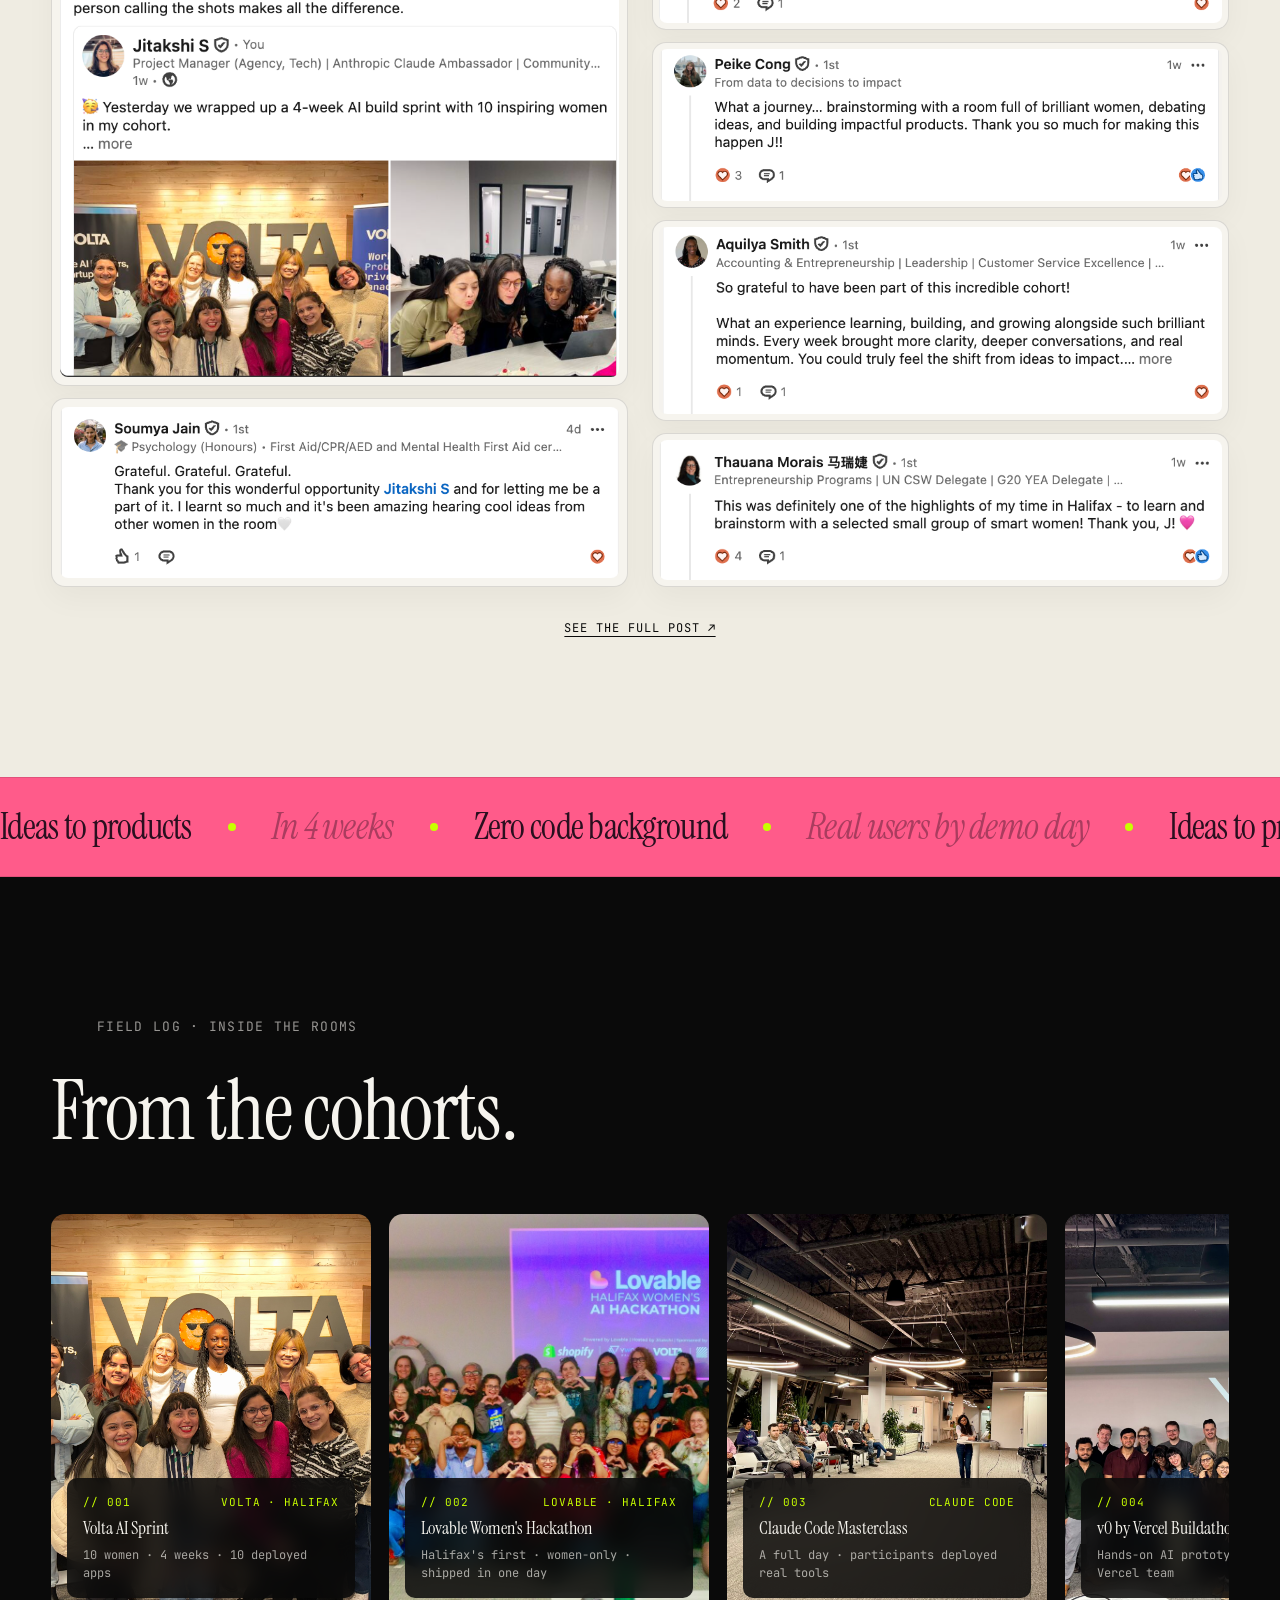
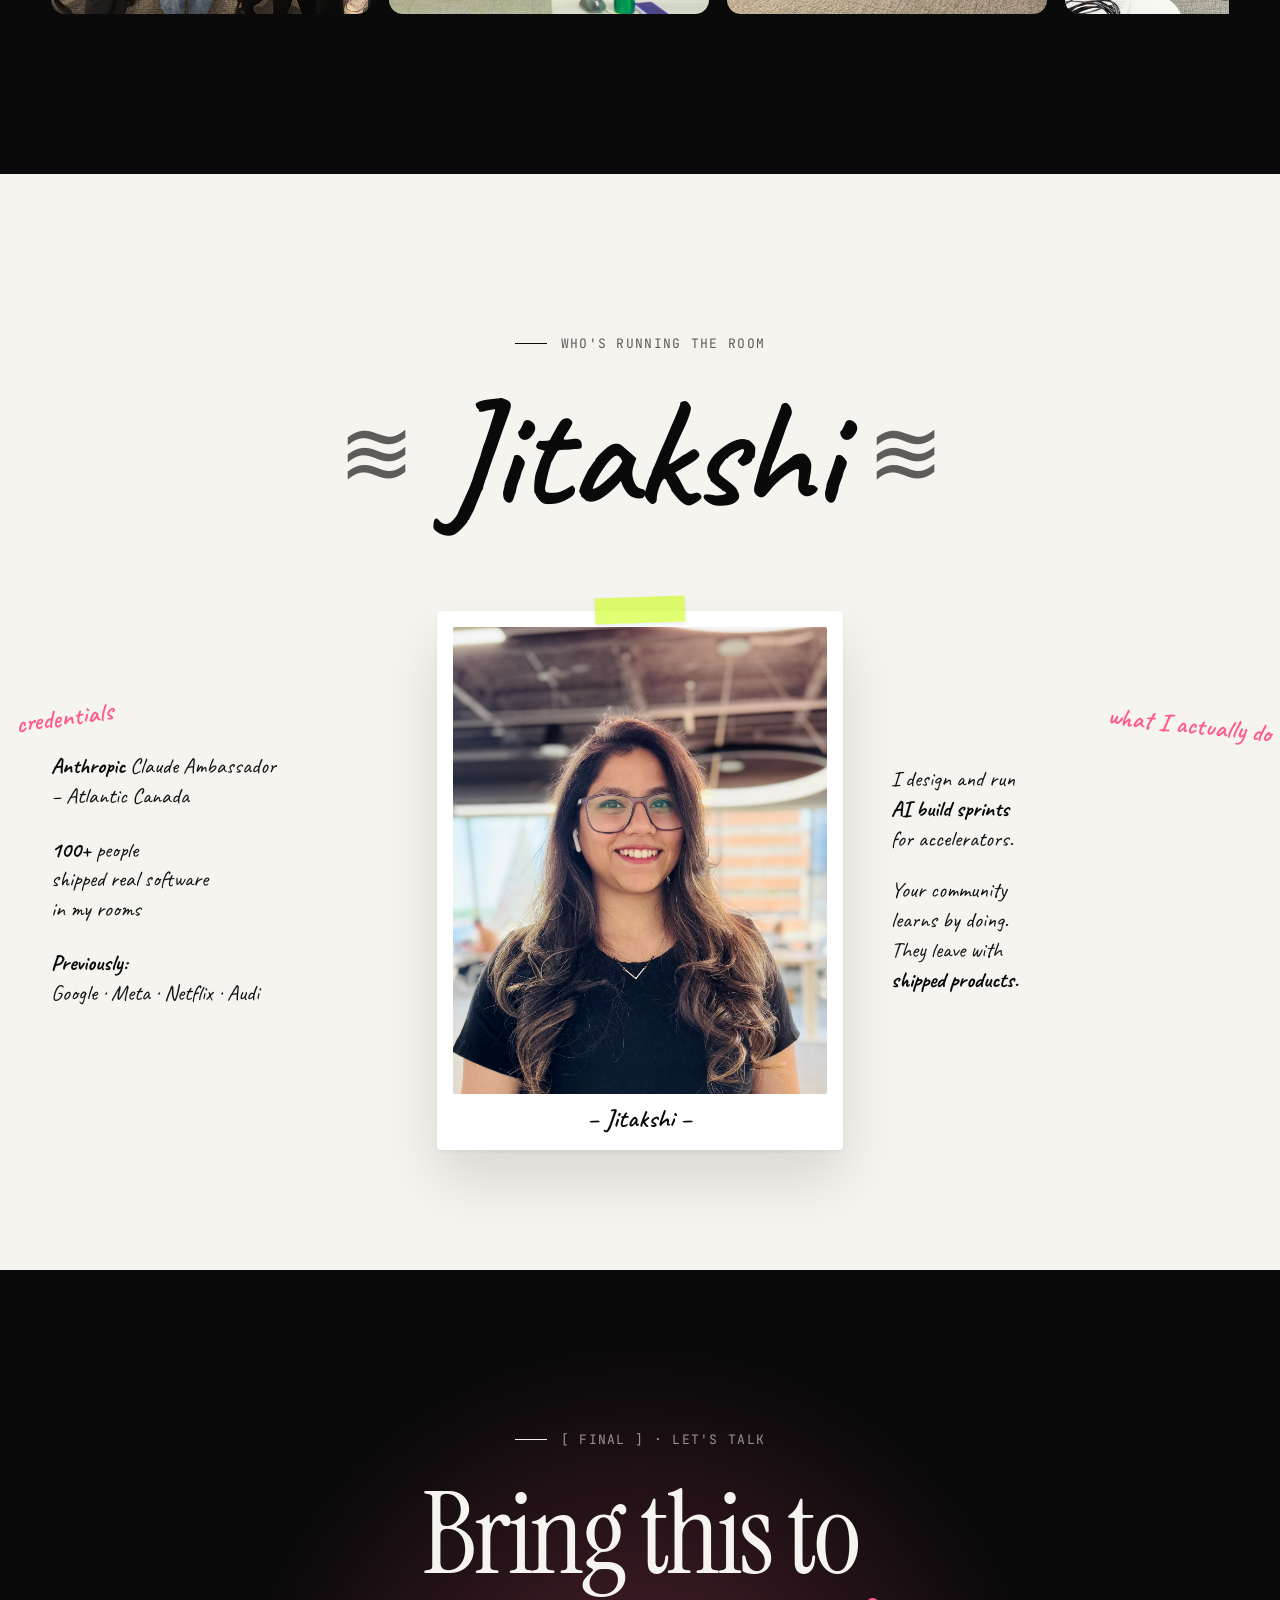
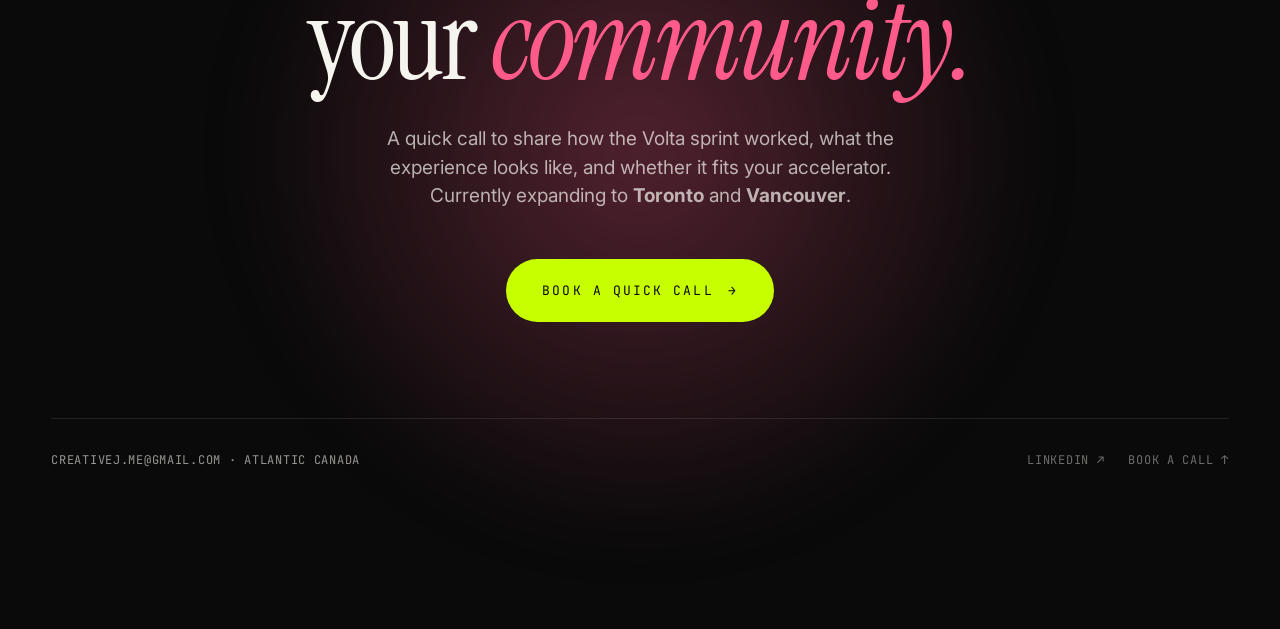
==== commit b2effae1: "Add Claude for Women build workshop to the cohorts gallery (labs page)" ====
--- a/accelerators.html
+++ b/accelerators.html
@@ -294,6 +294,14 @@
           <div class="sub">Practical agents – not just prompts</div>
         </div>
       </div>
+      <div class="event-card">
+        <img src="images/event-claude-women.jpeg" alt="Claude for Women build workshop at Volta, a full room of women building with AI" />
+        <div class="meta">
+          <div class="top"><span>// 008</span><span>CLAUDE · HALIFAX</span></div>
+          <div class="ttl">Claude for Women</div>
+          <div class="sub">A hands-on build workshop · a full room of women</div>
+        </div>
+      </div>
     </div>
   </div>
 </section>
--- a/styles.css
+++ b/styles.css
@@ -1640,15 +1640,17 @@
 
   .day-intro, .scene, .scene.flip, .who-grid, .women-grid, .tiers-head { grid-template-columns: 1fr; gap: 32px; }
   .scene.flip .scene-text, .scene.flip .scene-visual { order: initial; }
-  .scene-visual { aspect-ratio: auto; min-height: 300px; }
+  .scene-visual { aspect-ratio: auto; min-height: 0; }
   .scene-visual .deploy,
   .scene-visual .scene-blank,
   .scene-visual .lovable,
-  .scene-visual .terminal { position: relative; inset: auto; padding: 16px; }
+  .scene-visual .terminal { position: relative; inset: auto; padding: 16px; min-height: 280px; }
+  .scene-visual .scene-blank { display: flex; align-items: center; justify-content: center; }
   .scene-h { font-size: clamp(28px, 6vw, 42px); }
   .scene-quote { flex-direction: column; gap: 4px; }
 
   .story-cue { padding: 20px 0; margin-bottom: 32px; }
+  .day-intro { margin-bottom: 40px; }
   .story-cue-text { font-size: 11px; }
 
   .scene-progress { top: auto; bottom: 28px; right: 16px; }
@@ -1700,3 +1702,43 @@
   .scene-visual { aspect-ratio: auto; }
   .events-rail { grid-auto-columns: minmax(220px, 1fr); }
 }
+
+/* ---- Field notes photo sheet (proof section) ---- */
+.rooms { margin-top: 88px; }
+.rooms .section-label { color: rgba(246,244,238,0.6); }
+.rooms .section-label::before { background: var(--paper); }
+.rooms-grid {
+  display: grid;
+  grid-template-columns: repeat(3, 1fr);
+  gap: 24px;
+  margin-top: 36px;
+}
+.room-shot {
+  position: relative;
+  margin: 0;
+  border-radius: 14px;
+  overflow: hidden;
+  box-shadow: 0 16px 36px rgba(0,0,0,0.35);
+}
+.room-shot img {
+  width: 100%;
+  height: 230px;
+  object-fit: cover;
+  display: block;
+  transition: transform .4s ease;
+}
+.room-shot:hover img { transform: scale(1.04); }
+.room-shot .corner {
+  position: absolute; top: 12px; left: 12px;
+  background: var(--plum); color: var(--rose);
+  padding: 7px 11px; border-radius: 6px;
+  font-family: var(--f-mono); font-size: 10px;
+  letter-spacing: 0.08em; line-height: 1.5;
+}
+@media (max-width: 900px) {
+  .rooms-grid { grid-template-columns: repeat(2, 1fr); }
+}
+@media (max-width: 600px) {
+  .rooms-grid { grid-template-columns: 1fr; }
+  .room-shot img { height: 210px; }
+}
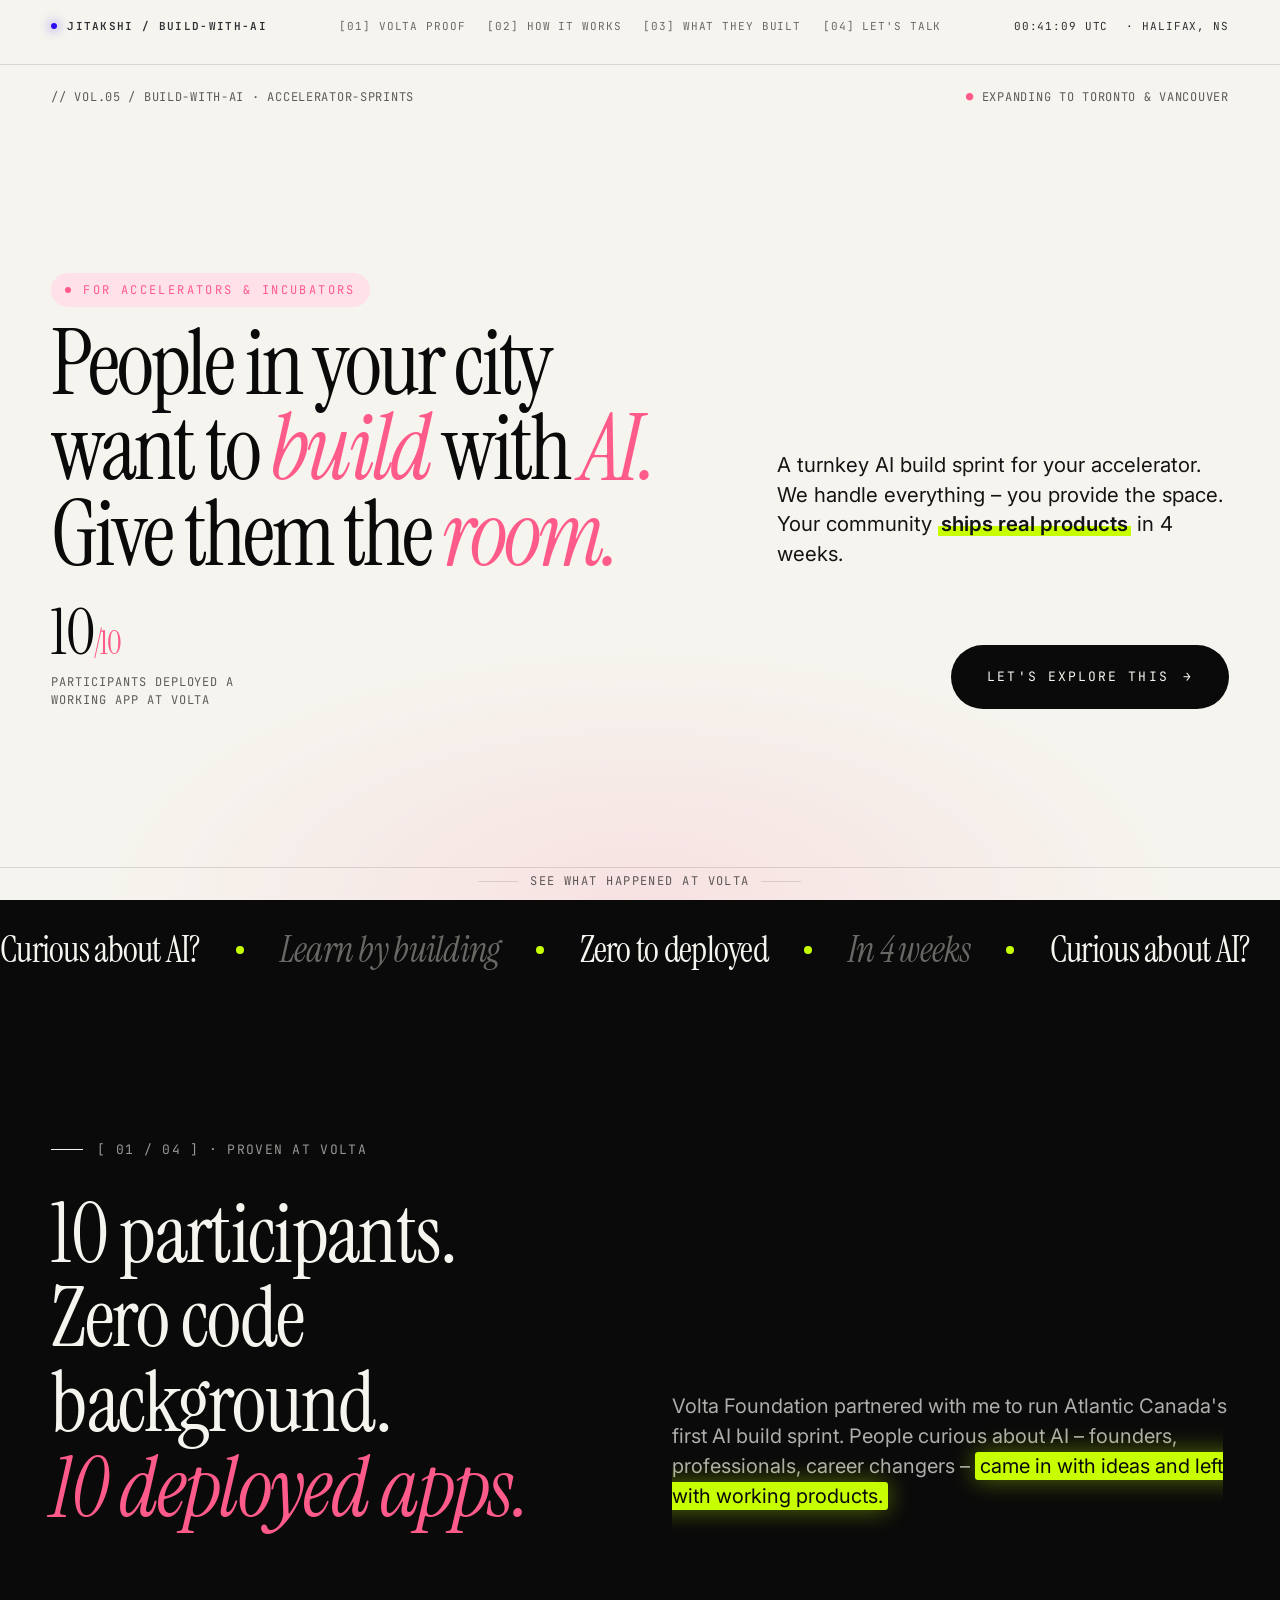
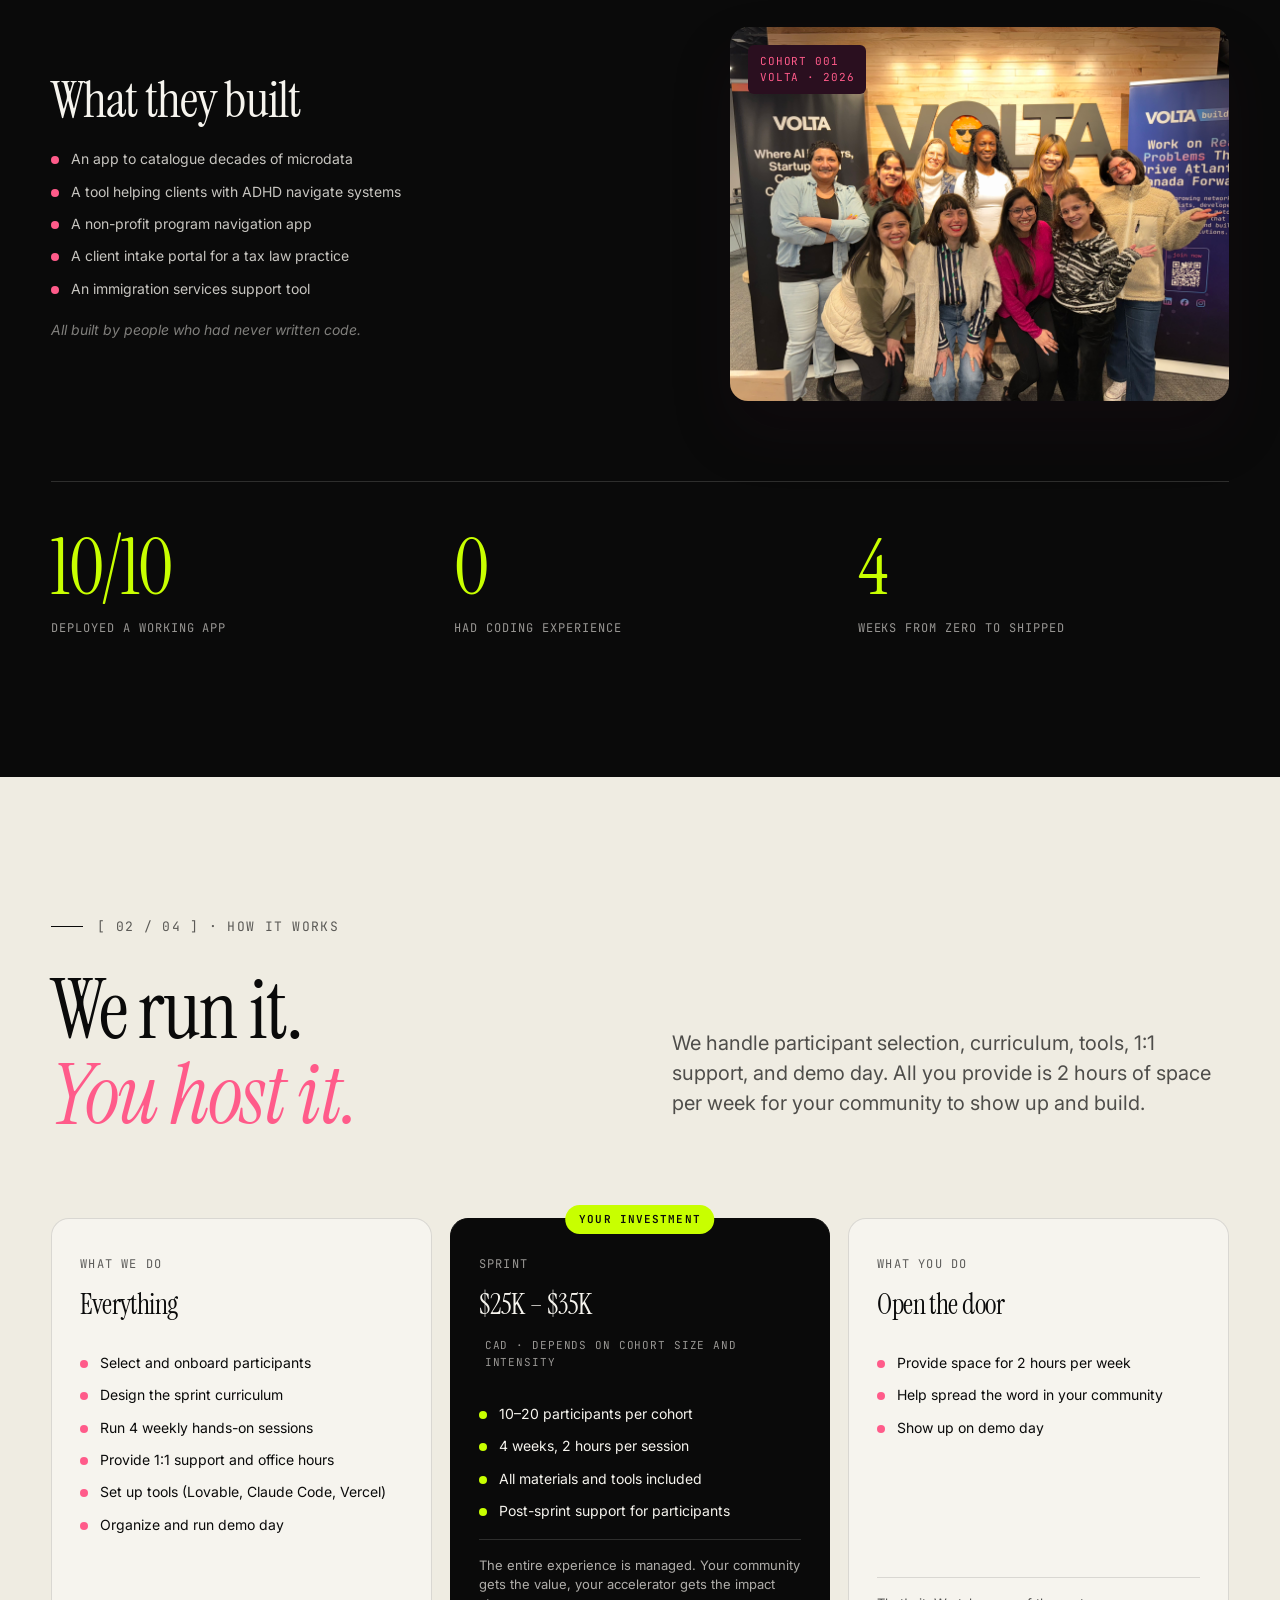
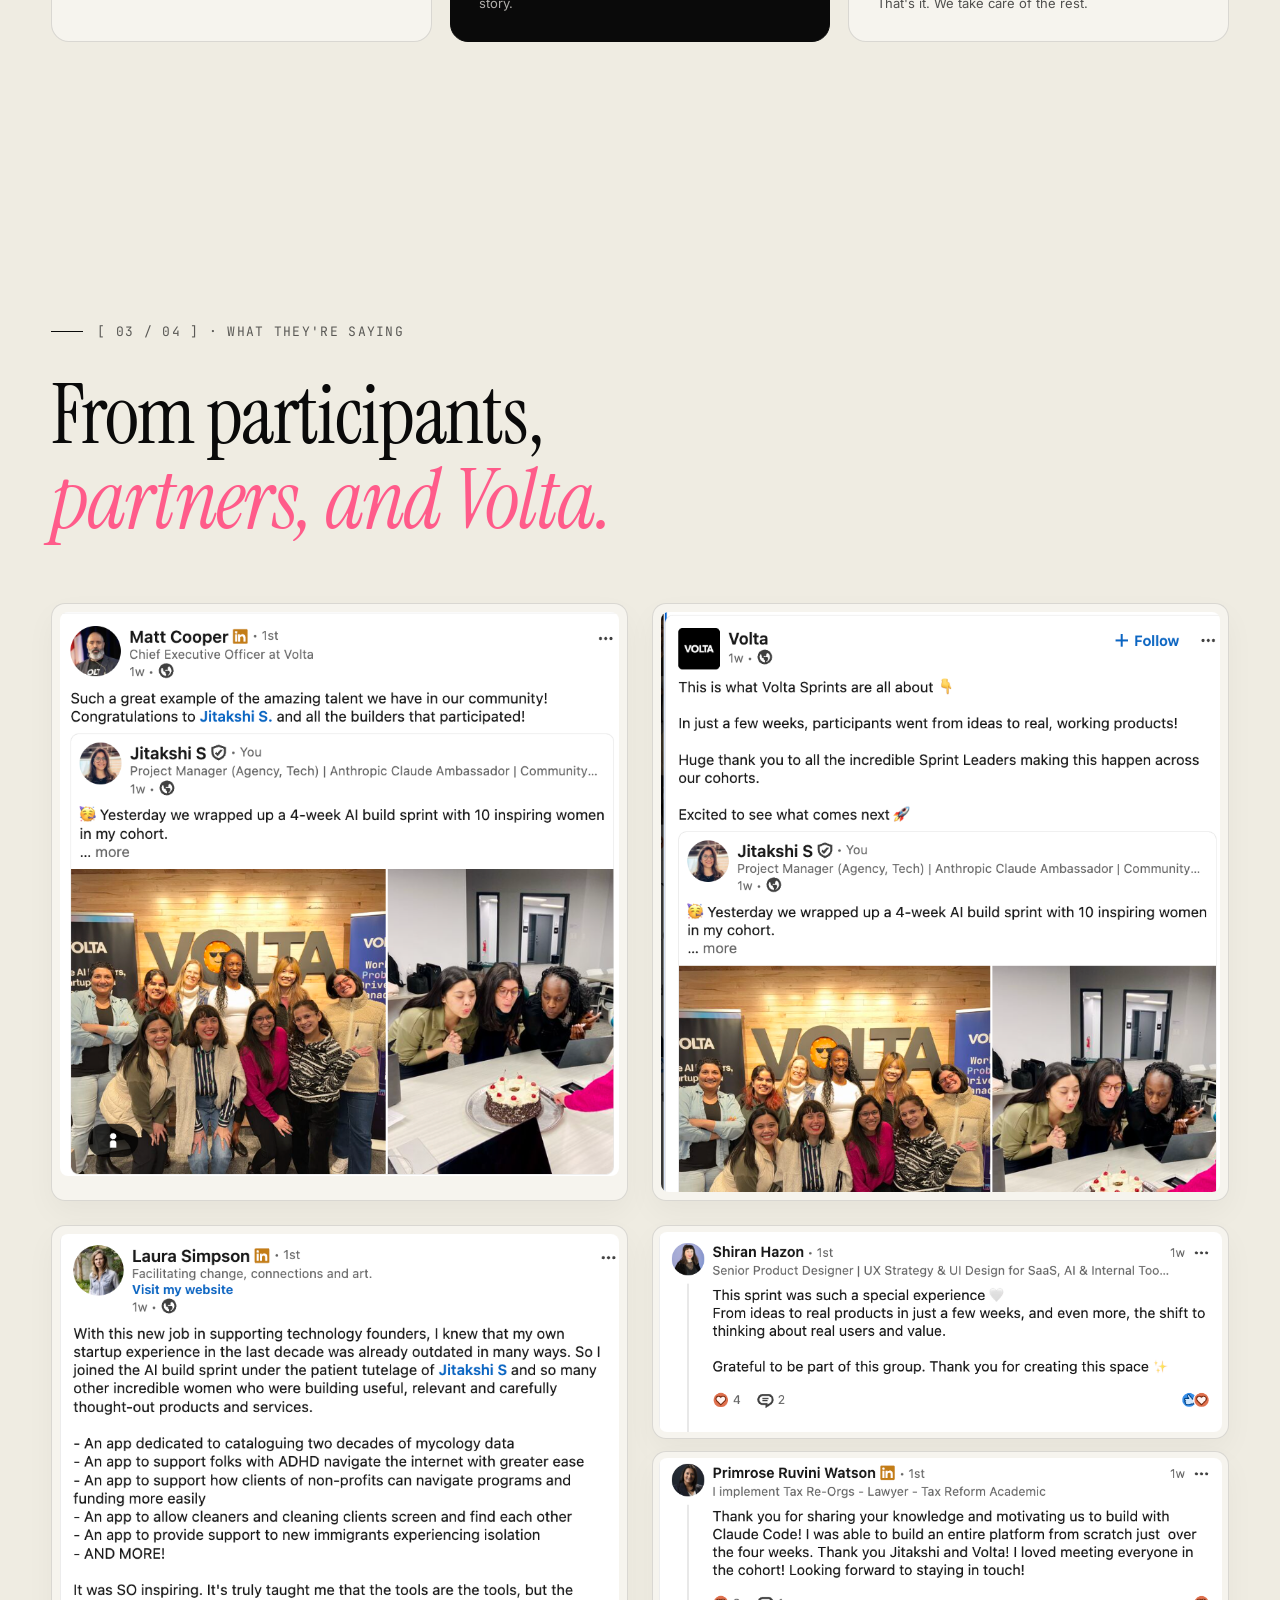
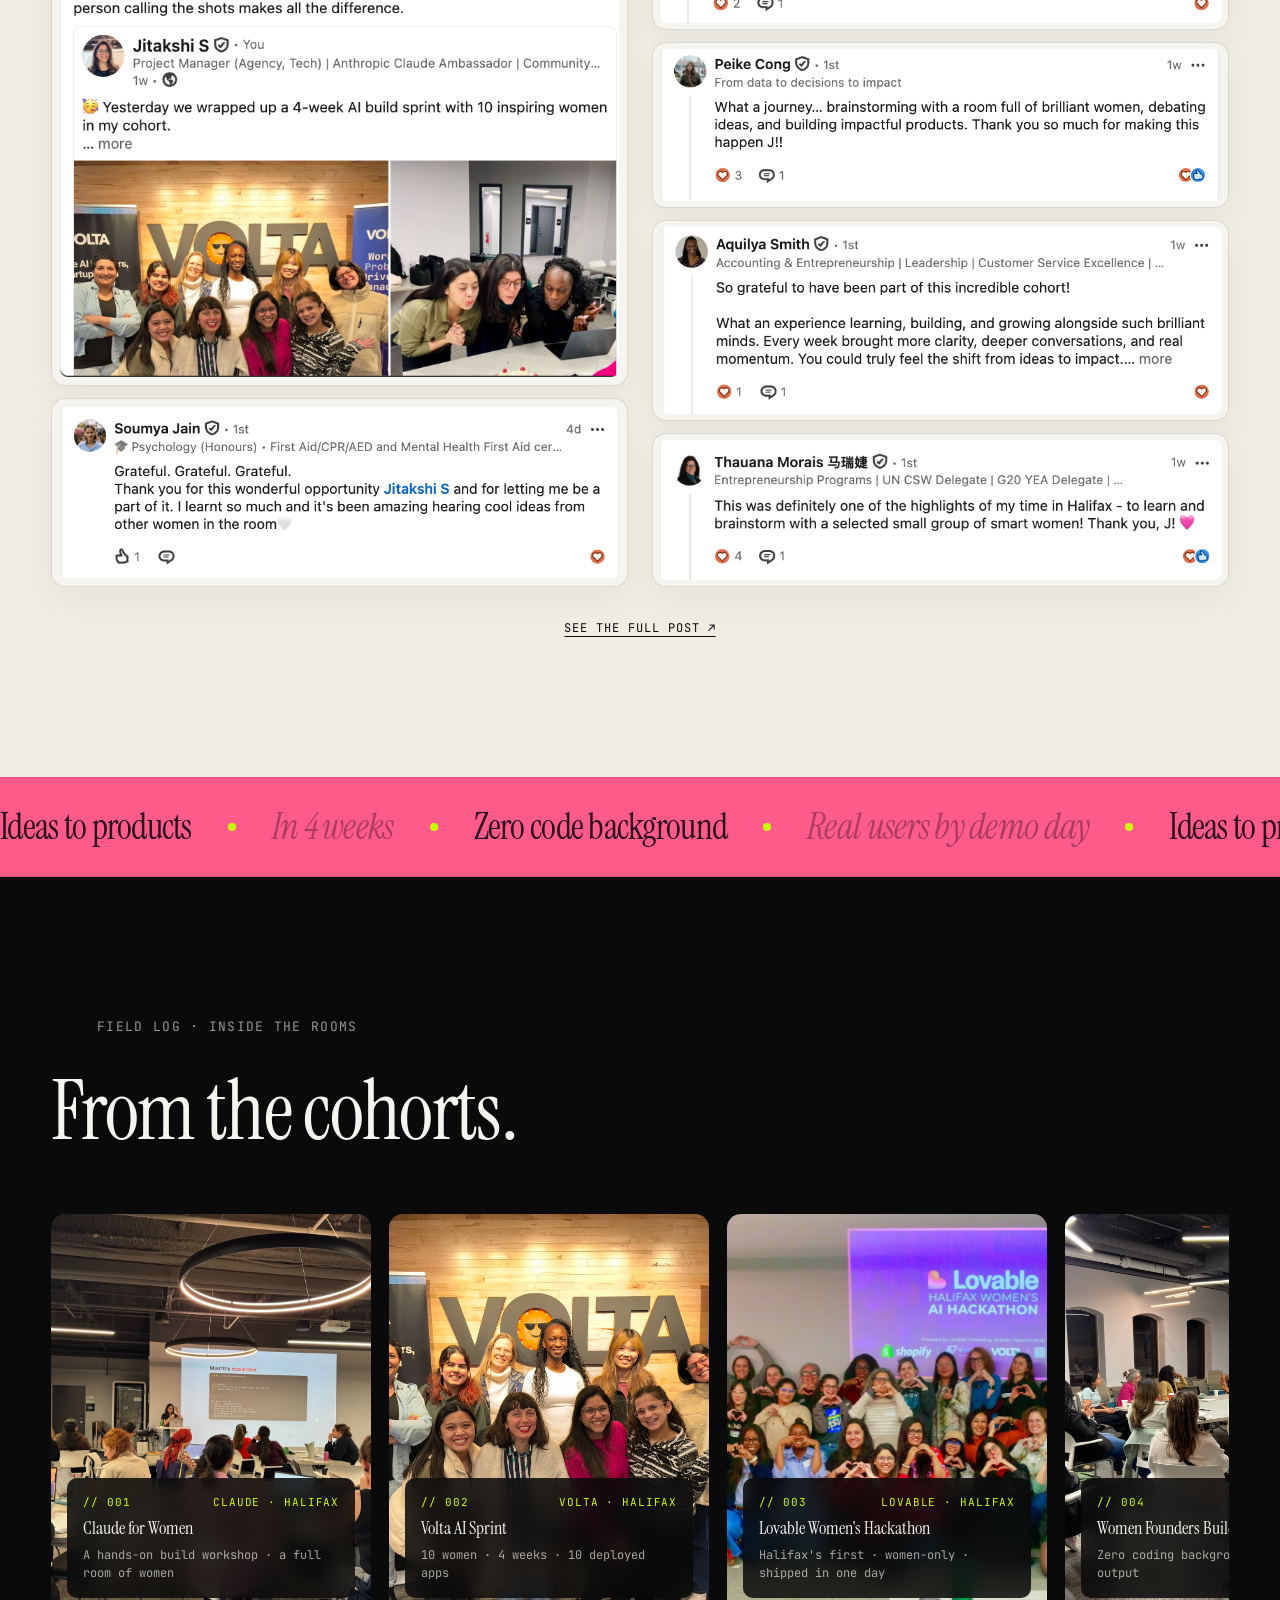
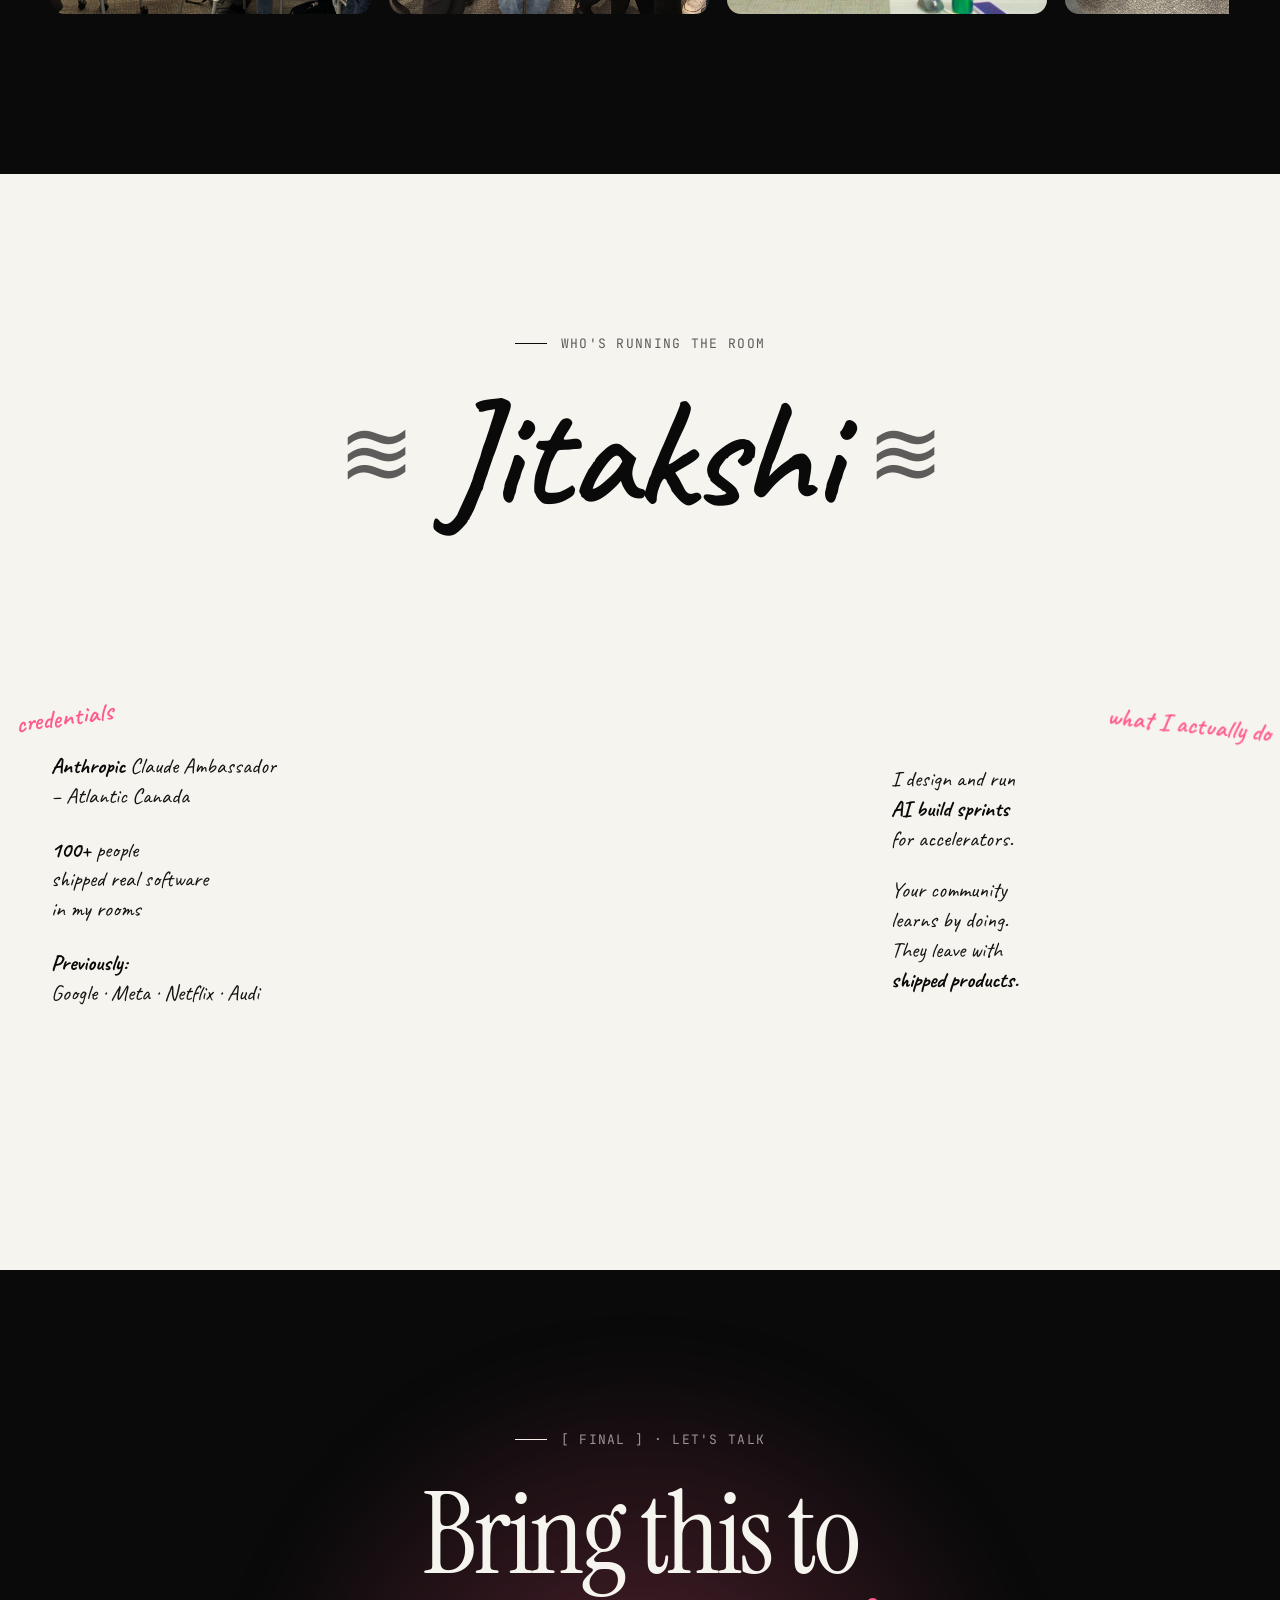
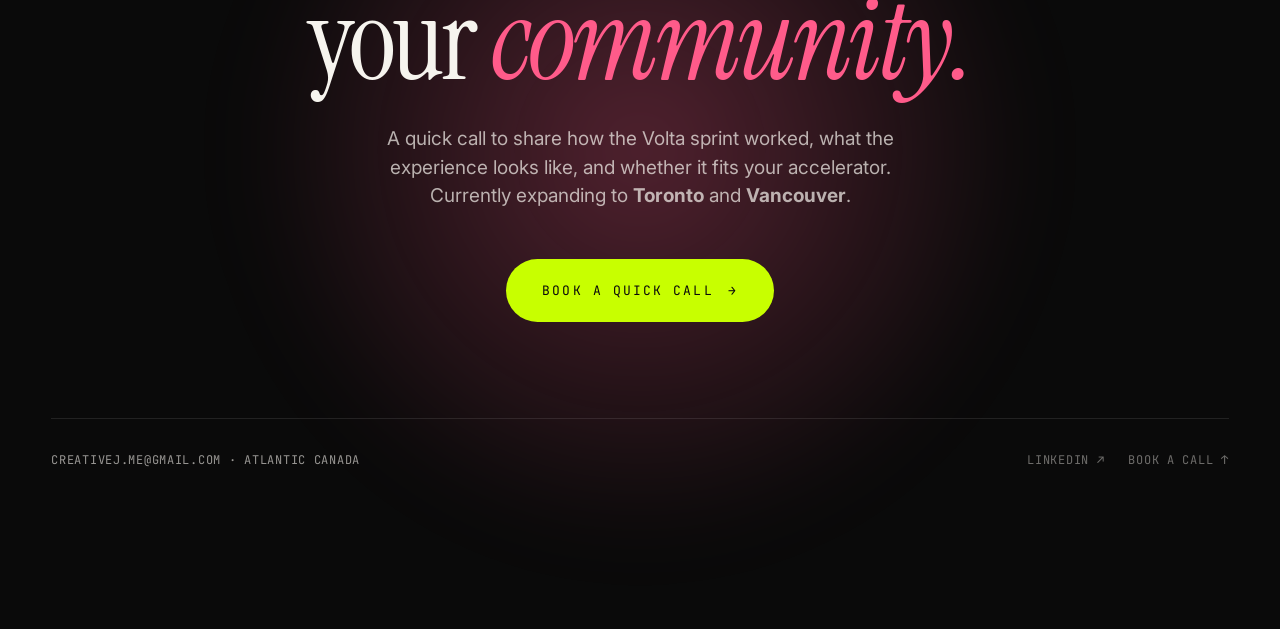
==== commit 5aaddc9f: "Reorder cohorts gallery: lead with women-focused, outcome-rich events" ====
--- a/accelerators.html
+++ b/accelerators.html
@@ -239,9 +239,17 @@
     <h2 class="h-display" style="color: var(--paper);">From the cohorts.</h2>
     <div class="events-rail">
       <div class="event-card">
+        <img src="images/event-claude-women.jpeg" alt="Claude for Women build workshop at Volta, a full room of women building with AI" />
+        <div class="meta">
+          <div class="top"><span>// 001</span><span>CLAUDE · HALIFAX</span></div>
+          <div class="ttl">Claude for Women</div>
+          <div class="sub">A hands-on build workshop · a full room of women</div>
+        </div>
+      </div>
+      <div class="event-card">
         <img src="images/volta-sprint-cohort.jpeg" alt="" />
         <div class="meta">
-          <div class="top"><span>// 001</span><span>VOLTA · HALIFAX</span></div>
+          <div class="top"><span>// 002</span><span>VOLTA · HALIFAX</span></div>
           <div class="ttl">Volta AI Sprint</div>
           <div class="sub">10 women · 4 weeks · 10 deployed apps</div>
         </div>
@@ -249,57 +257,49 @@
       <div class="event-card">
         <img src="images/proof-group.jpeg" alt="" />
         <div class="meta">
-          <div class="top"><span>// 002</span><span>LOVABLE · HALIFAX</span></div>
+          <div class="top"><span>// 003</span><span>LOVABLE · HALIFAX</span></div>
           <div class="ttl">Lovable Women's Hackathon</div>
           <div class="sub">Halifax's first · women-only · shipped in one day</div>
         </div>
       </div>
       <div class="event-card">
+        <img src="images/event-women-founders.jpeg" alt="" />
+        <div class="meta">
+          <div class="top"><span>// 004</span><span>WOMEN FOUNDERS</span></div>
+          <div class="ttl">Women Founders Build Night</div>
+          <div class="sub">Zero coding background · full-stack output</div>
+        </div>
+      </div>
+      <div class="event-card">
         <img src="images/event-claude-code.jpeg" alt="" />
         <div class="meta">
-          <div class="top"><span>// 003</span><span>CLAUDE CODE</span></div>
+          <div class="top"><span>// 005</span><span>CLAUDE CODE</span></div>
           <div class="ttl">Claude Code Masterclass</div>
           <div class="sub">A full day · participants deployed real tools</div>
         </div>
       </div>
       <div class="event-card">
+        <img src="images/event-cursor-hack.jpeg" alt="" />
+        <div class="meta">
+          <div class="top"><span>// 006</span><span>CURSOR · HACK DAY</span></div>
+          <div class="ttl">Cursor Hack Day</div>
+          <div class="sub">Full day · shipped tools by close</div>
+        </div>
+      </div>
+      <div class="event-card">
         <img src="images/event-v0-vercel.jpg" alt="" />
         <div class="meta">
-          <div class="top"><span>// 004</span><span>VERCEL</span></div>
+          <div class="top"><span>// 007</span><span>VERCEL</span></div>
           <div class="ttl">v0 by Vercel Buildathon</div>
           <div class="sub">Hands-on AI prototyping with the Vercel team</div>
         </div>
       </div>
       <div class="event-card">
-        <img src="images/event-cursor-hack.jpeg" alt="" />
-        <div class="meta">
-          <div class="top"><span>// 005</span><span>CURSOR · HACK DAY</span></div>
-          <div class="ttl">Cursor Hack Day</div>
-          <div class="sub">Full day · shipped tools by close</div>
-        </div>
-      </div>
-      <div class="event-card">
-        <img src="images/event-women-founders.jpeg" alt="" />
-        <div class="meta">
-          <div class="top"><span>// 006</span><span>WOMEN FOUNDERS</span></div>
-          <div class="ttl">Women Founders Build Night</div>
-          <div class="sub">Zero coding background · full-stack output</div>
-        </div>
-      </div>
-      <div class="event-card">
         <img src="images/event-claude-code-2.jpg" alt="" />
         <div class="meta">
-          <div class="top"><span>// 007</span><span>CLAUDE CODE</span></div>
+          <div class="top"><span>// 008</span><span>CLAUDE CODE</span></div>
           <div class="ttl">Building Agents Workshop</div>
           <div class="sub">Practical agents – not just prompts</div>
-        </div>
-      </div>
-      <div class="event-card">
-        <img src="images/event-claude-women.jpeg" alt="Claude for Women build workshop at Volta, a full room of women building with AI" />
-        <div class="meta">
-          <div class="top"><span>// 008</span><span>CLAUDE · HALIFAX</span></div>
-          <div class="ttl">Claude for Women</div>
-          <div class="sub">A hands-on build workshop · a full room of women</div>
         </div>
       </div>
     </div>
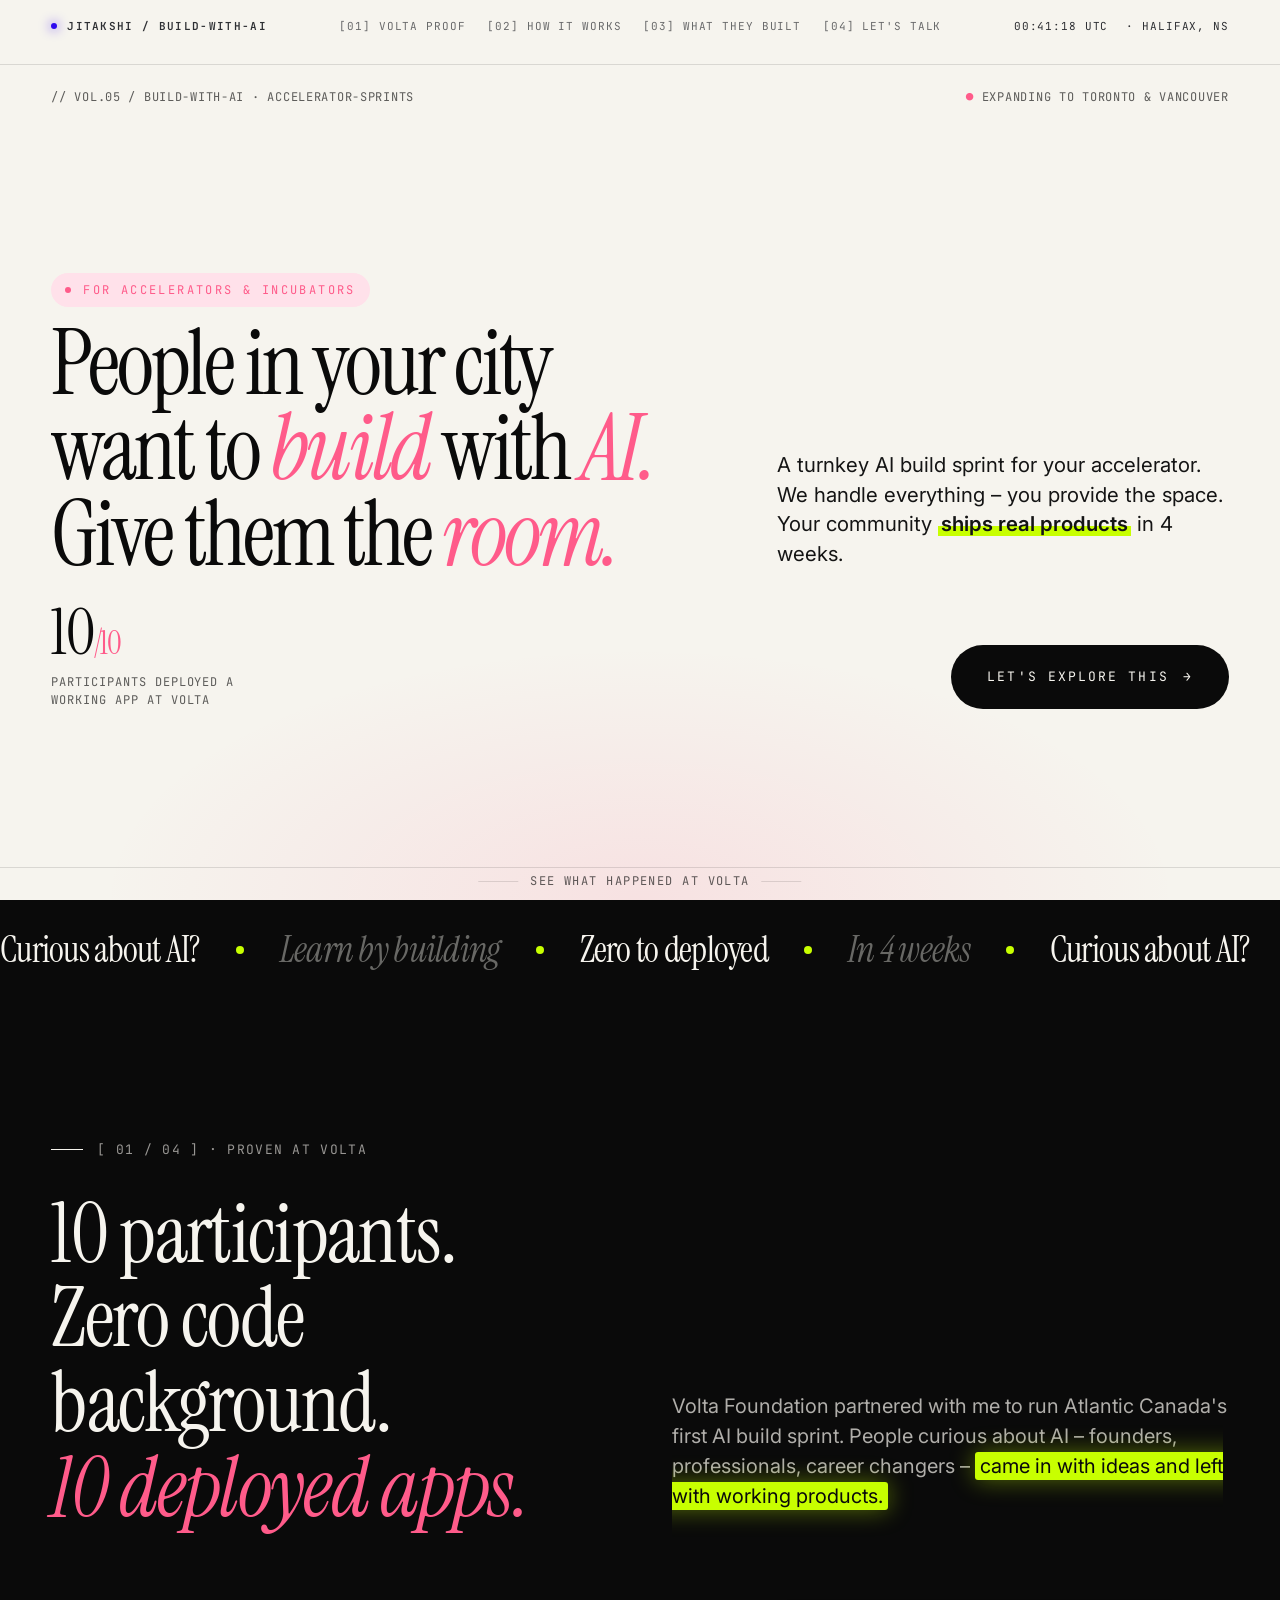
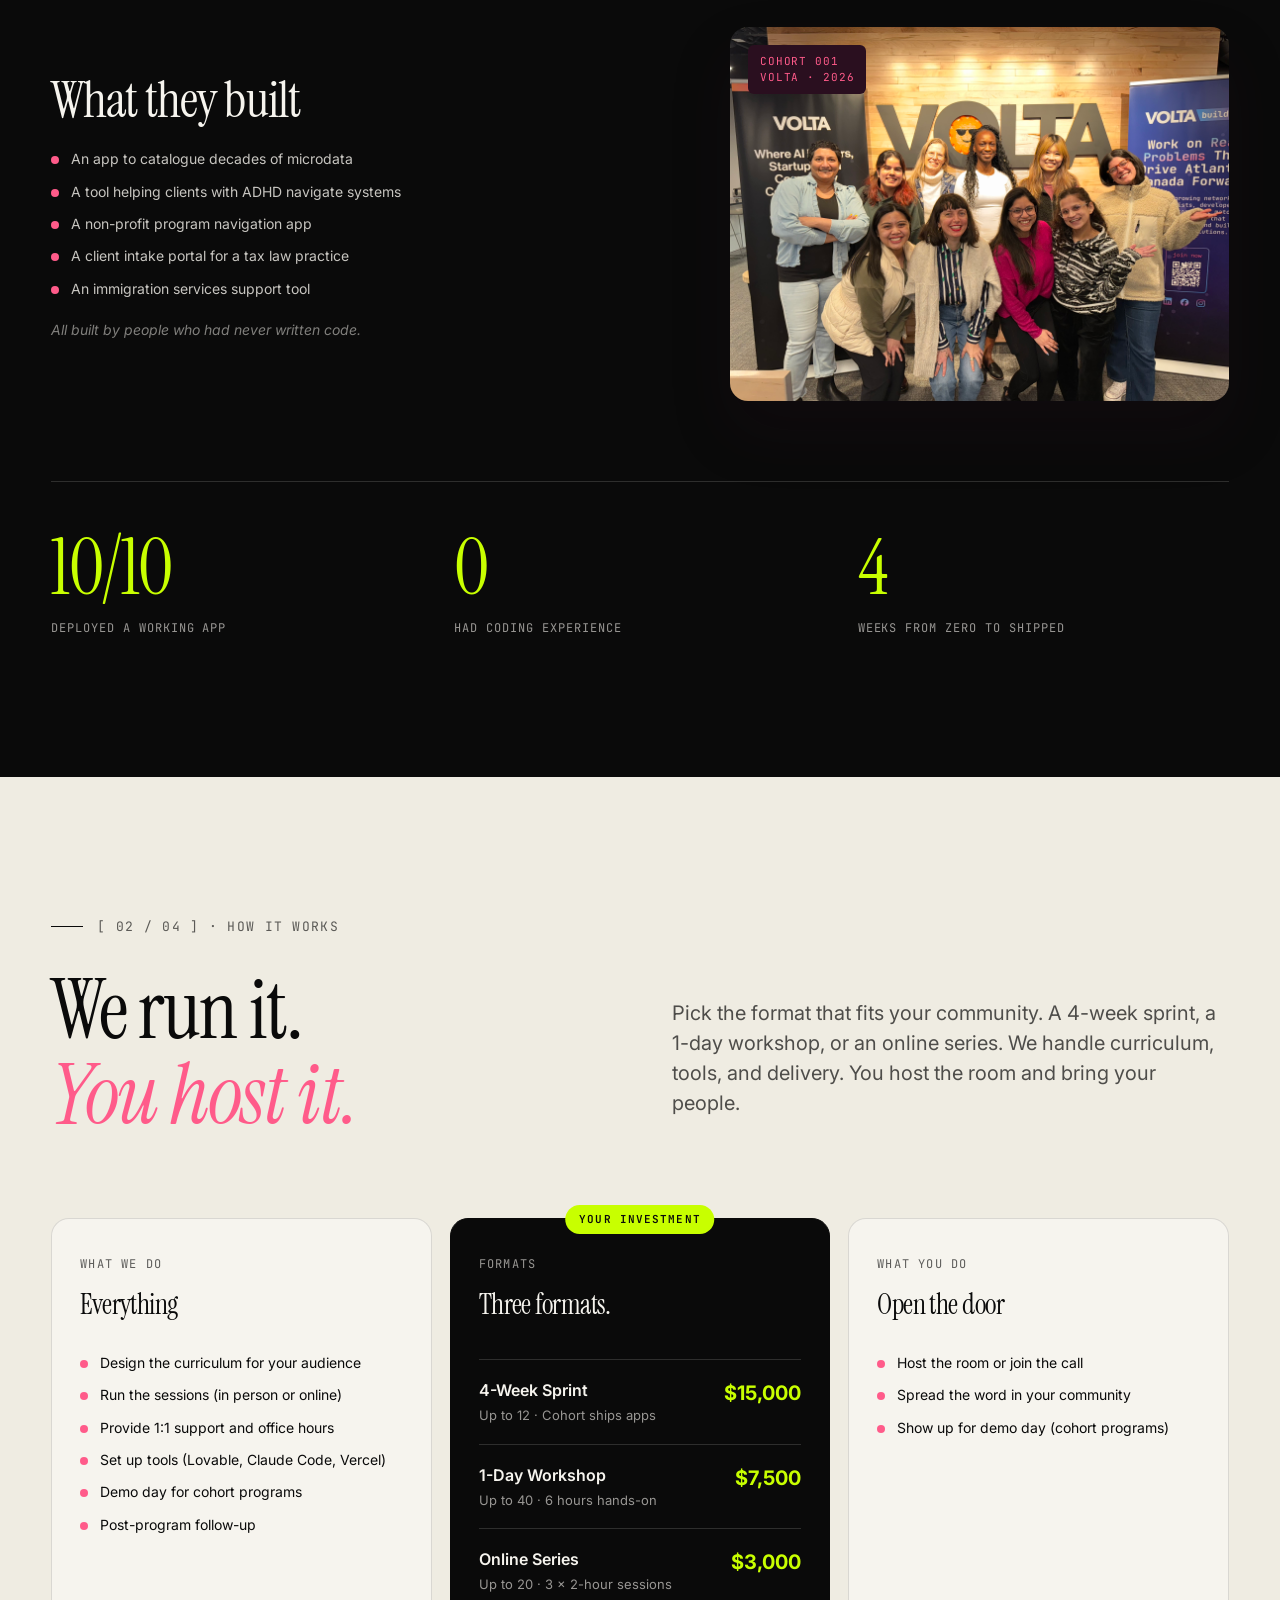
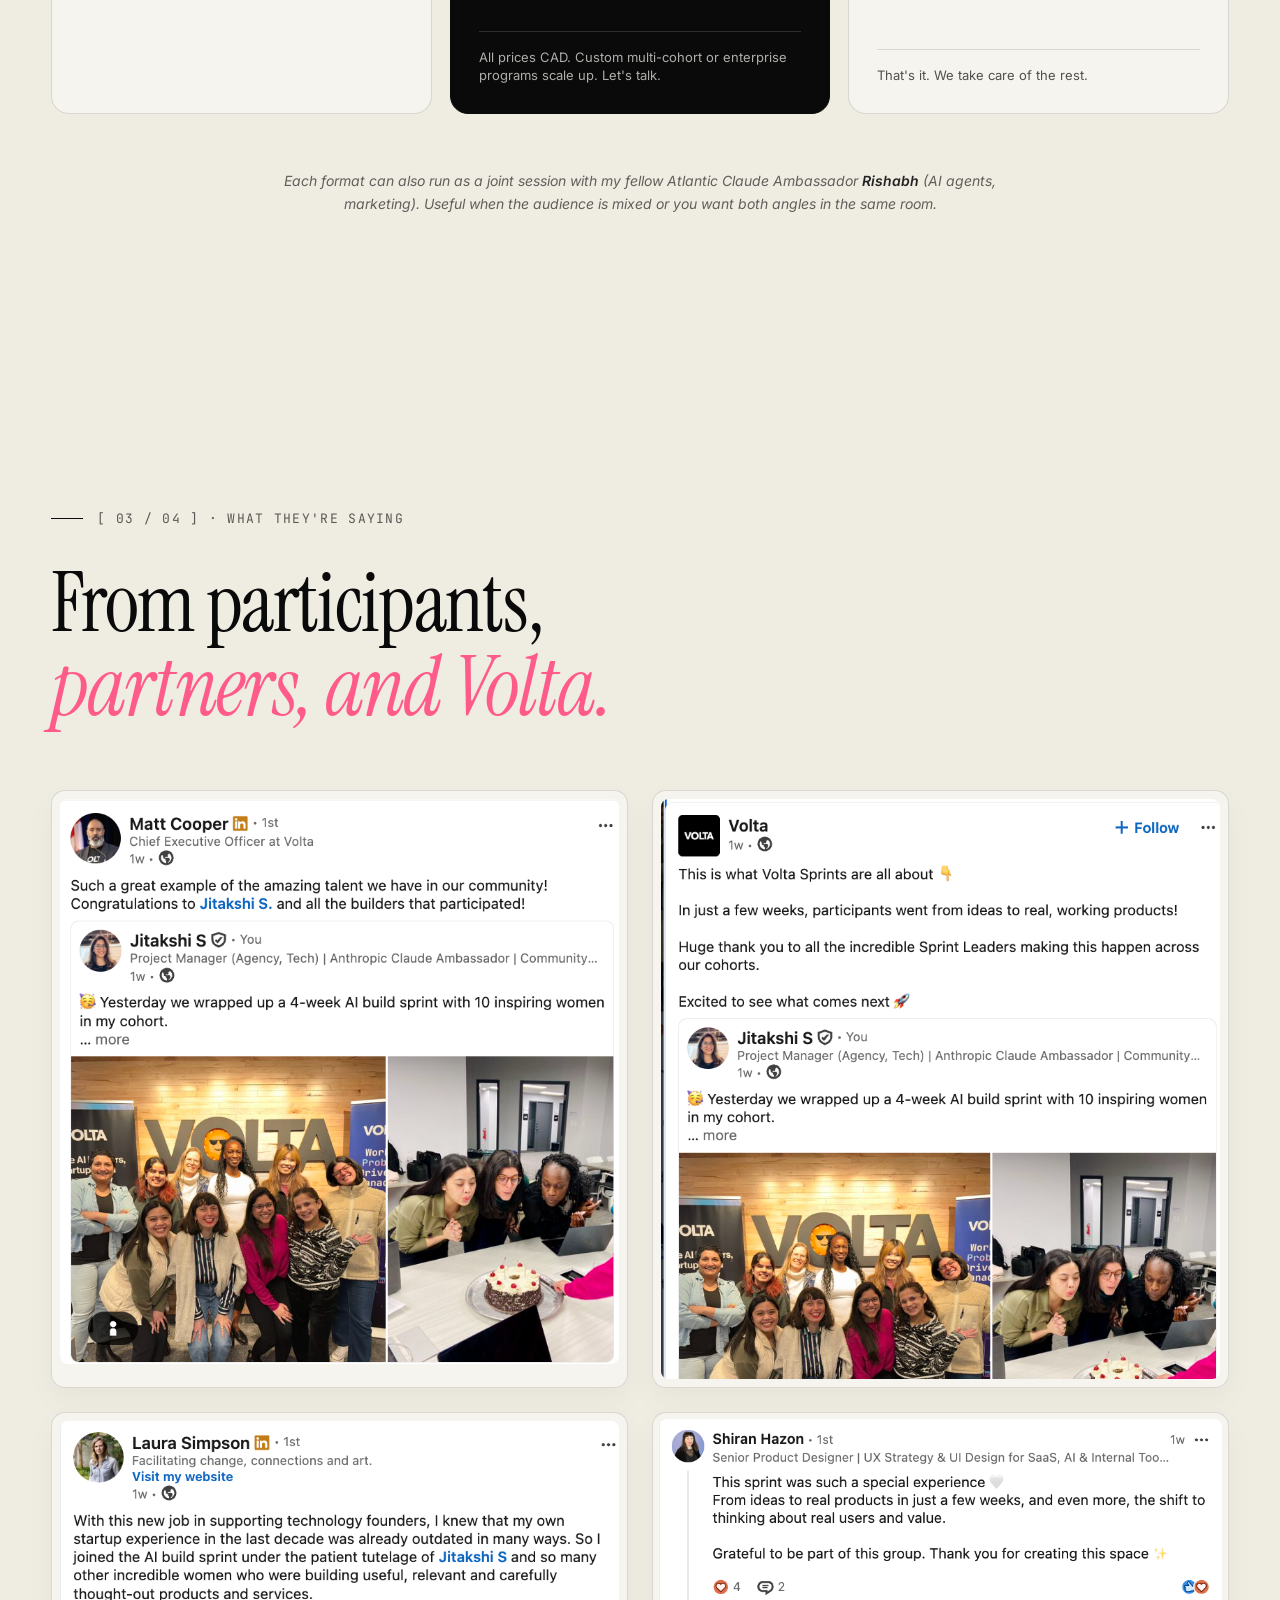
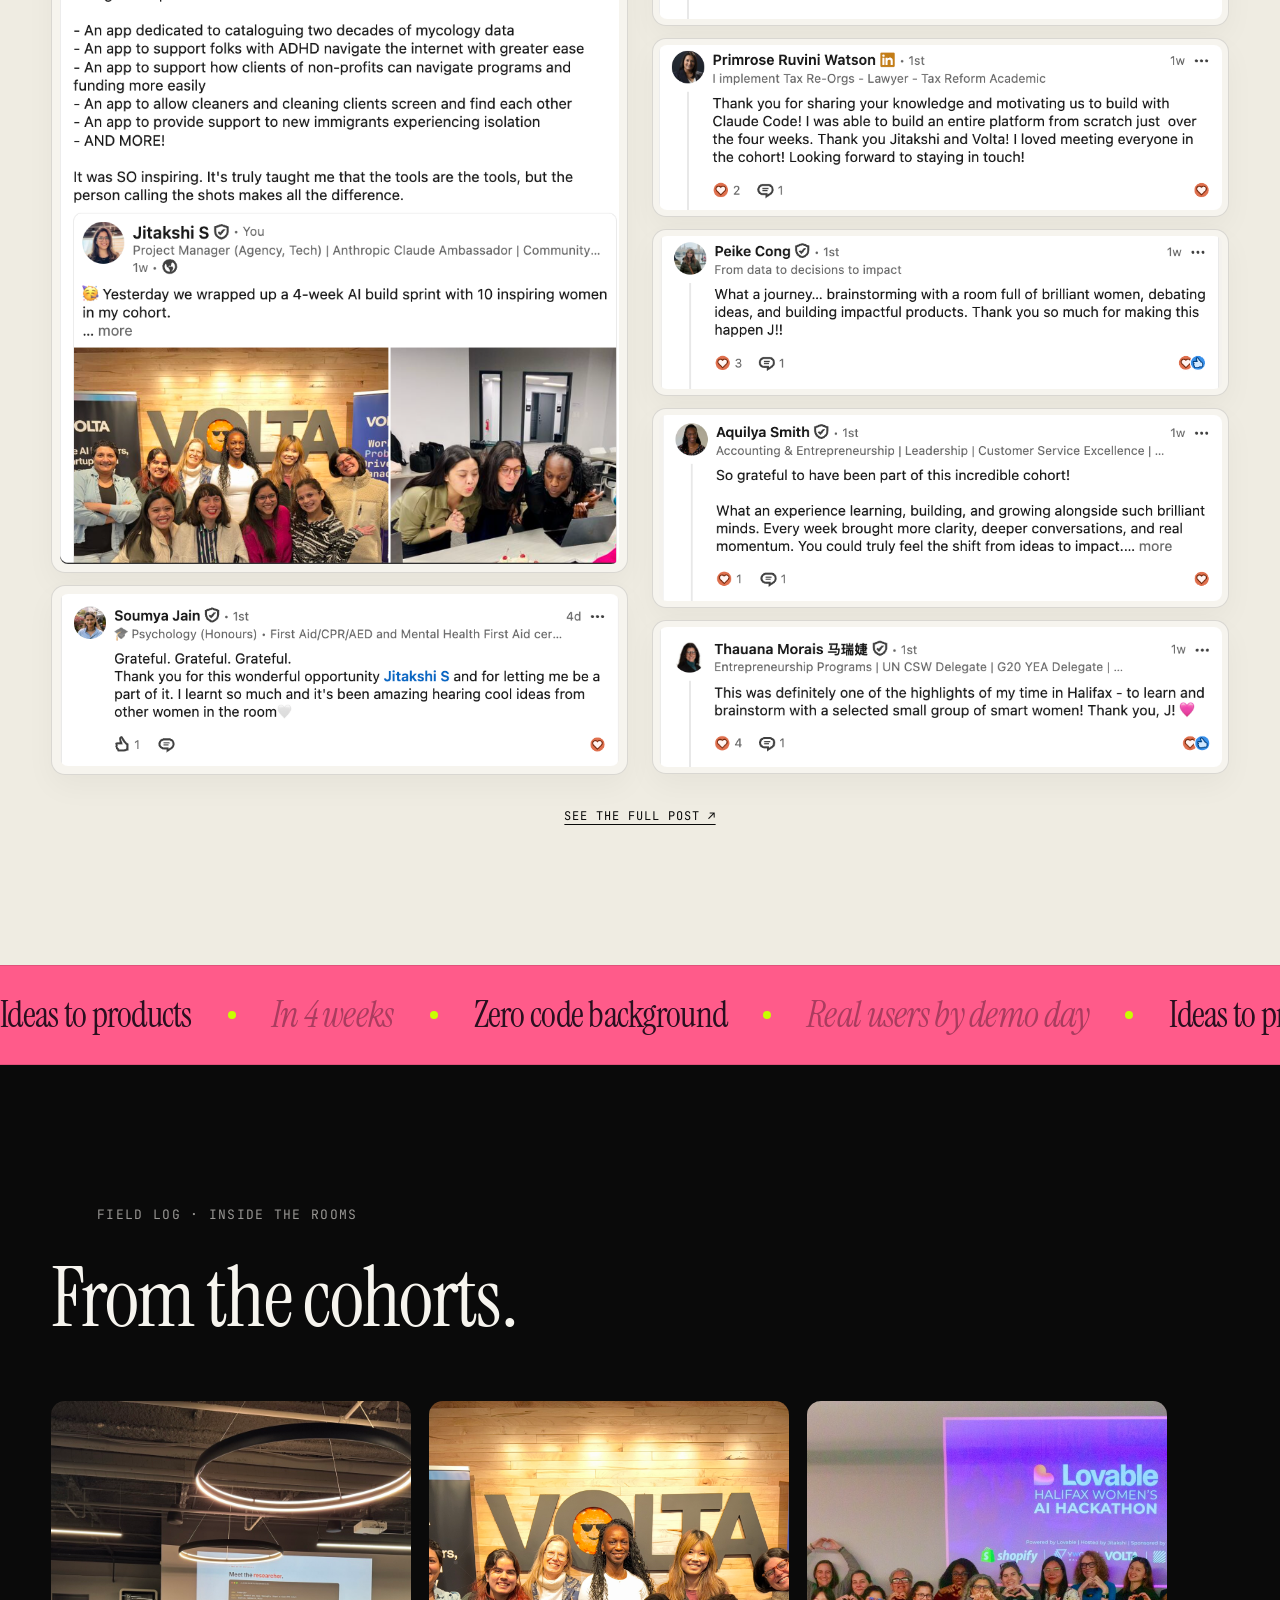
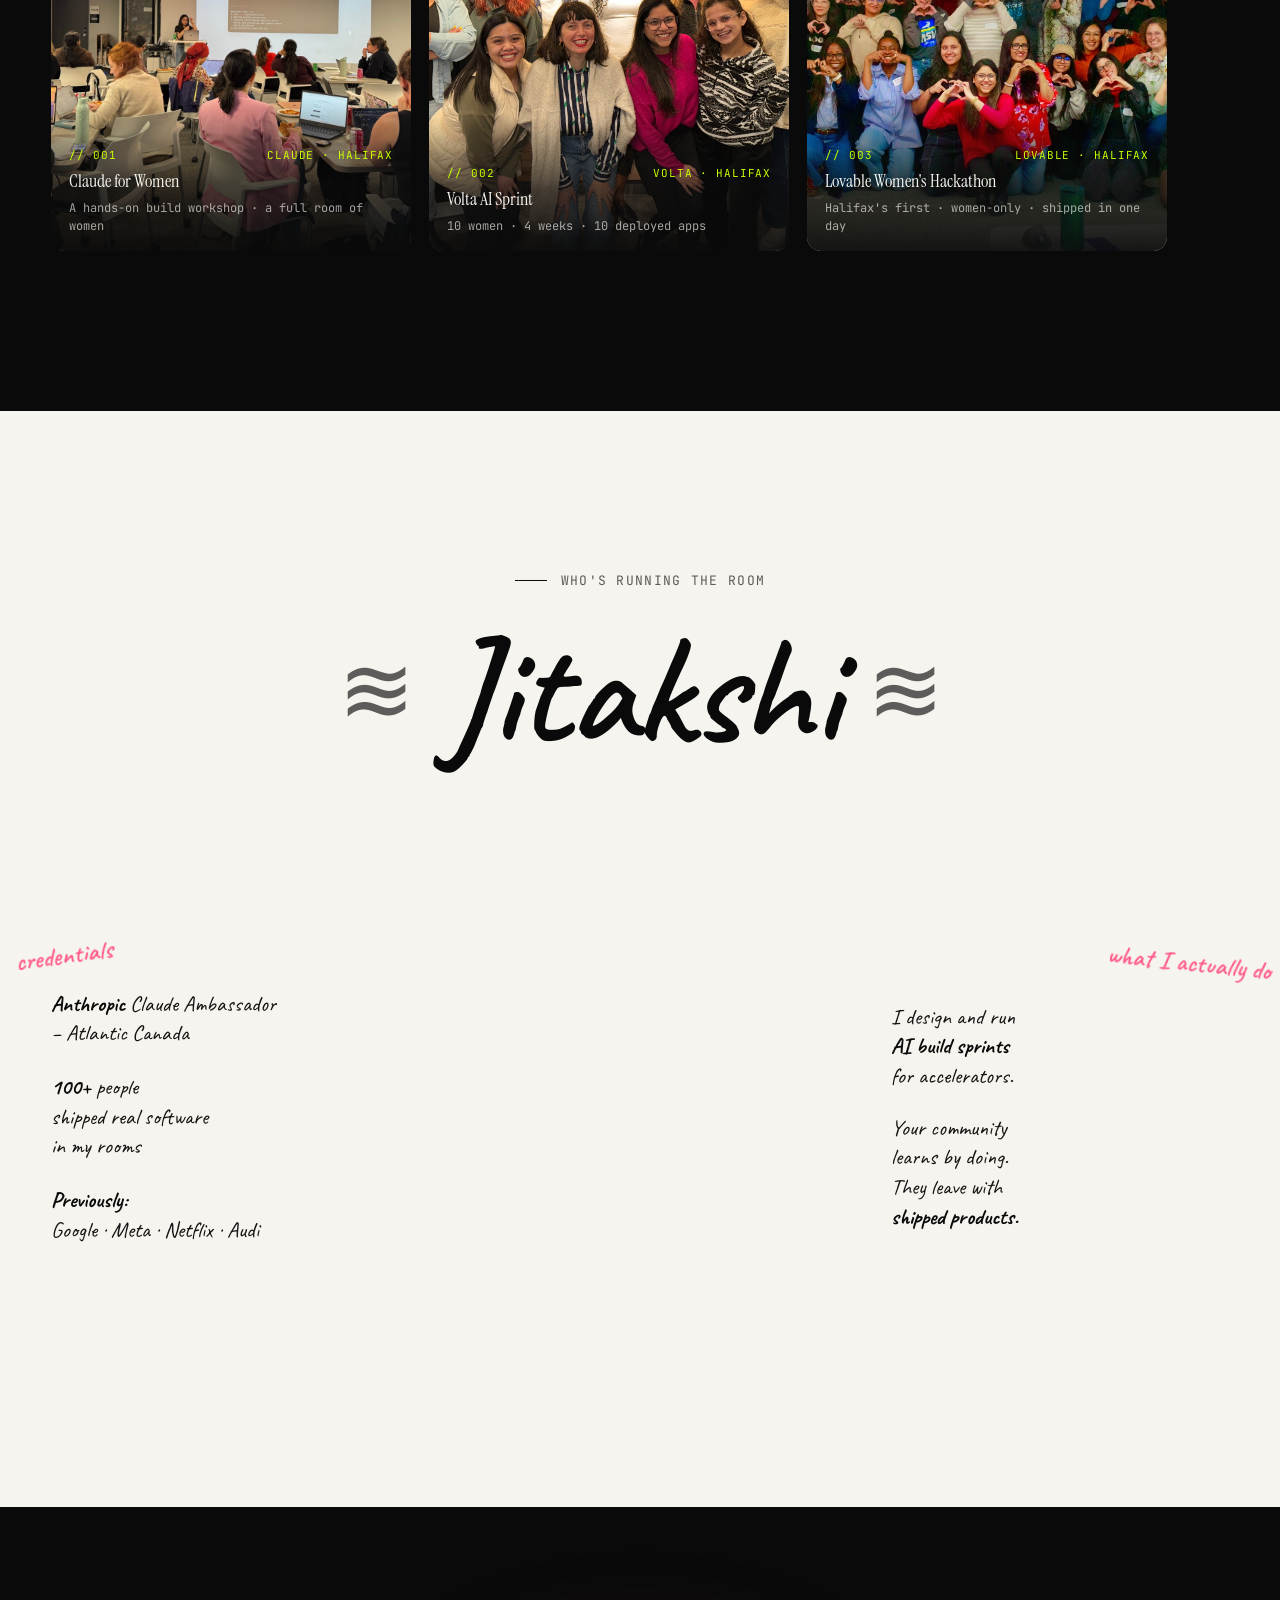
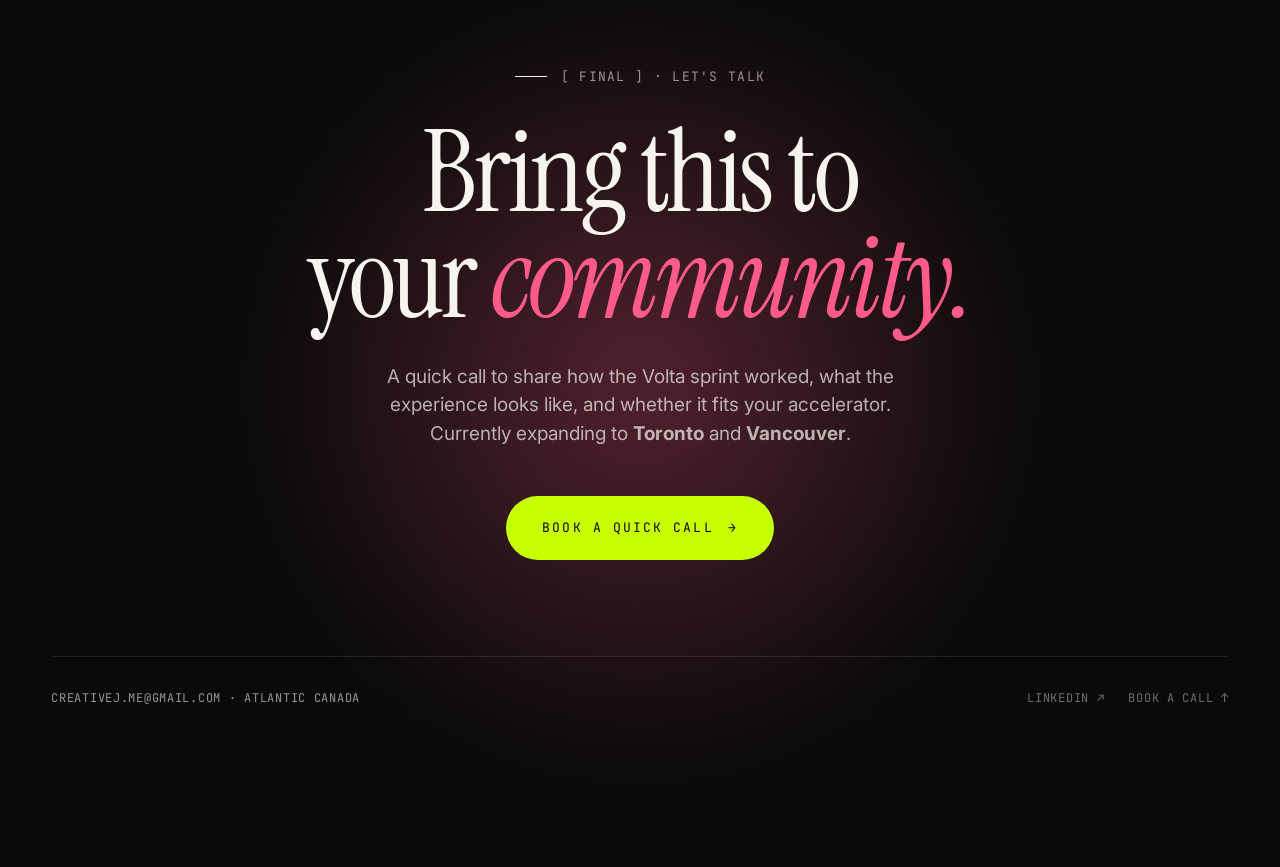
==== commit ed297aeb: "Replace single sprint price with three-format menu on labs page - 4-Week Sprint ($15K, up to 12), 1-" ====
--- a/accelerators.html
+++ b/accelerators.html
@@ -142,7 +142,7 @@
         <div class="section-label">[ 02 / 04 ] · How it works</div>
         <h2 class="h-display">We run it.<br/><em>You host it.</em></h2>
       </div>
-      <p class="lede">We handle participant selection, curriculum, tools, 1:1 support, and demo day. All you provide is 2 hours of space per week for your community to show up and build.</p>
+      <p class="lede">Pick the format that fits your community. A 4-week sprint, a 1-day workshop, or an online series. We handle curriculum, tools, and delivery. You host the room and bring your people.</p>
     </div>
 
     <div class="tier-grid">
@@ -150,40 +150,60 @@
         <div class="tier-tag">WHAT WE DO</div>
         <h3 class="tier-name" style="font-size: 28px;">Everything</h3>
         <ul class="tier-list" style="margin-top: 16px;">
-          <li>Select and onboard participants</li>
-          <li>Design the sprint curriculum</li>
-          <li>Run 4 weekly hands-on sessions</li>
+          <li>Design the curriculum for your audience</li>
+          <li>Run the sessions (in person or online)</li>
           <li>Provide 1:1 support and office hours</li>
           <li>Set up tools (Lovable, Claude Code, Vercel)</li>
-          <li>Organize and run demo day</li>
+          <li>Demo day for cohort programs</li>
+          <li>Post-program follow-up</li>
         </ul>
       </div>
 
       <div class="tier-card featured">
         <div class="tier-tag-mp">YOUR INVESTMENT</div>
-        <div class="tier-tag">SPRINT</div>
-        <h3 class="tier-name" style="font-size: 28px;">$25K – $35K</h3>
-        <div class="tier-price"><span></span> <span class="from">CAD · depends on cohort size and intensity</span></div>
-        <ul class="tier-list" style="margin-top: 16px;">
-          <li>10–20 participants per cohort</li>
-          <li>4 weeks, 2 hours per session</li>
-          <li>All materials and tools included</li>
-          <li>Post-sprint support for participants</li>
-        </ul>
-        <div class="tier-outcome">The entire experience is managed. Your community gets the value, your accelerator gets the impact story.</div>
+        <div class="tier-tag">FORMATS</div>
+        <h3 class="tier-name" style="font-size: 28px;">Three formats.</h3>
+
+        <div style="margin-top: 22px; border-top: 1px solid rgba(246,244,238,0.15);">
+          <div style="display: flex; justify-content: space-between; align-items: flex-start; padding: 18px 0; border-bottom: 1px solid rgba(246,244,238,0.15); gap: 12px;">
+            <div>
+              <div style="font-weight: 600; font-size: 16px; color: var(--paper);">4-Week Sprint</div>
+              <div style="font-size: 13px; color: rgba(246,244,238,0.6); margin-top: 4px;">Up to 12 · Cohort ships apps</div>
+            </div>
+            <div style="font-weight: 700; font-size: 20px; white-space: nowrap; color: var(--accent);">$15,000</div>
+          </div>
+          <div style="display: flex; justify-content: space-between; align-items: flex-start; padding: 18px 0; border-bottom: 1px solid rgba(246,244,238,0.15); gap: 12px;">
+            <div>
+              <div style="font-weight: 600; font-size: 16px; color: var(--paper);">1-Day Workshop</div>
+              <div style="font-size: 13px; color: rgba(246,244,238,0.6); margin-top: 4px;">Up to 40 · 6 hours hands-on</div>
+            </div>
+            <div style="font-weight: 700; font-size: 20px; white-space: nowrap; color: var(--accent);">$7,500</div>
+          </div>
+          <div style="display: flex; justify-content: space-between; align-items: flex-start; padding: 18px 0; gap: 12px;">
+            <div>
+              <div style="font-weight: 600; font-size: 16px; color: var(--paper);">Online Series</div>
+              <div style="font-size: 13px; color: rgba(246,244,238,0.6); margin-top: 4px;">Up to 20 · 3 × 2-hour sessions</div>
+            </div>
+            <div style="font-weight: 700; font-size: 20px; white-space: nowrap; color: var(--accent);">$3,000</div>
+          </div>
+        </div>
+
+        <div class="tier-outcome">All prices CAD. Custom multi-cohort or enterprise programs scale up. Let's talk.</div>
       </div>
 
       <div class="tier-card">
         <div class="tier-tag">WHAT YOU DO</div>
         <h3 class="tier-name" style="font-size: 28px;">Open the door</h3>
         <ul class="tier-list" style="margin-top: 16px;">
-          <li>Provide space for 2 hours per week</li>
-          <li>Help spread the word in your community</li>
-          <li>Show up on demo day</li>
+          <li>Host the room or join the call</li>
+          <li>Spread the word in your community</li>
+          <li>Show up for demo day (cohort programs)</li>
         </ul>
         <div class="tier-outcome">That's it. We take care of the rest.</div>
       </div>
     </div>
+
+    <p style="margin-top: 56px; font-size: 14px; color: rgba(0,0,0,0.6); text-align: center; max-width: 720px; margin-left: auto; margin-right: auto; font-style: italic; line-height: 1.6;">Each format can also run as a joint session with my fellow Atlantic Claude Ambassador <strong style="font-weight: 600; color: rgba(0,0,0,0.85);">Rishabh</strong> (AI agents, marketing). Useful when the audience is mixed or you want both angles in the same room.</p>
   </div>
 </section>
 
--- a/styles.css
+++ b/styles.css
@@ -1255,7 +1255,7 @@
 .events-rail {
   display: grid;
   grid-auto-flow: column;
-  grid-auto-columns: minmax(320px, 1fr);
+  grid-auto-columns: minmax(360px, 1fr);
   gap: 18px;
   overflow-x: auto;
   padding-bottom: 20px;
@@ -1278,12 +1278,10 @@
 }
 .event-card:hover img { transform: scale(1.05); }
 .event-card .meta {
-  position: absolute; left: 16px; right: 16px; bottom: 16px;
-  background: rgba(10,10,10,0.85);
-  backdrop-filter: blur(10px);
+  position: absolute; left: 0; right: 0; bottom: 0;
+  background: linear-gradient(to top, rgba(10,10,10,0.94) 0%, rgba(10,10,10,0.72) 45%, rgba(10,10,10,0) 100%);
   color: var(--paper);
-  padding: 16px;
-  border-radius: 10px;
+  padding: 48px 18px 16px;
 }
 .event-card .meta .top {
   display: flex; justify-content: space-between;
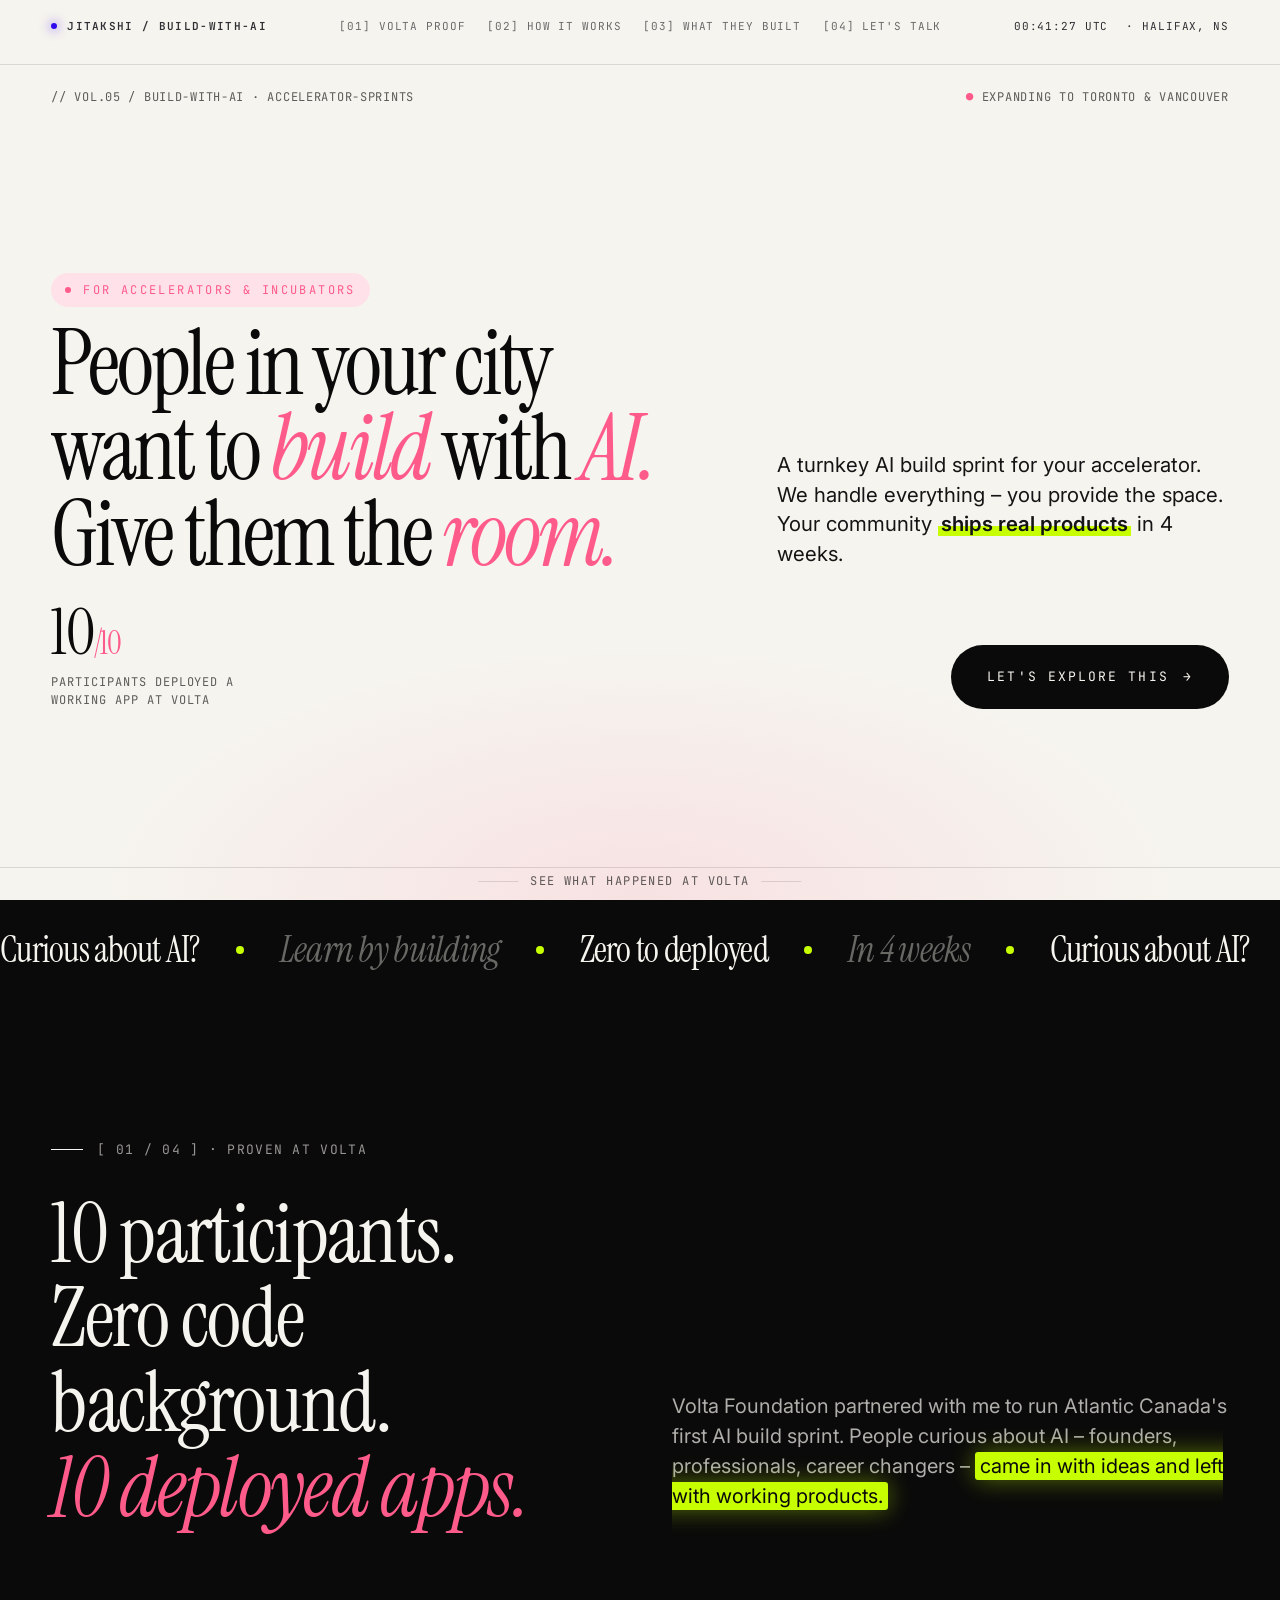
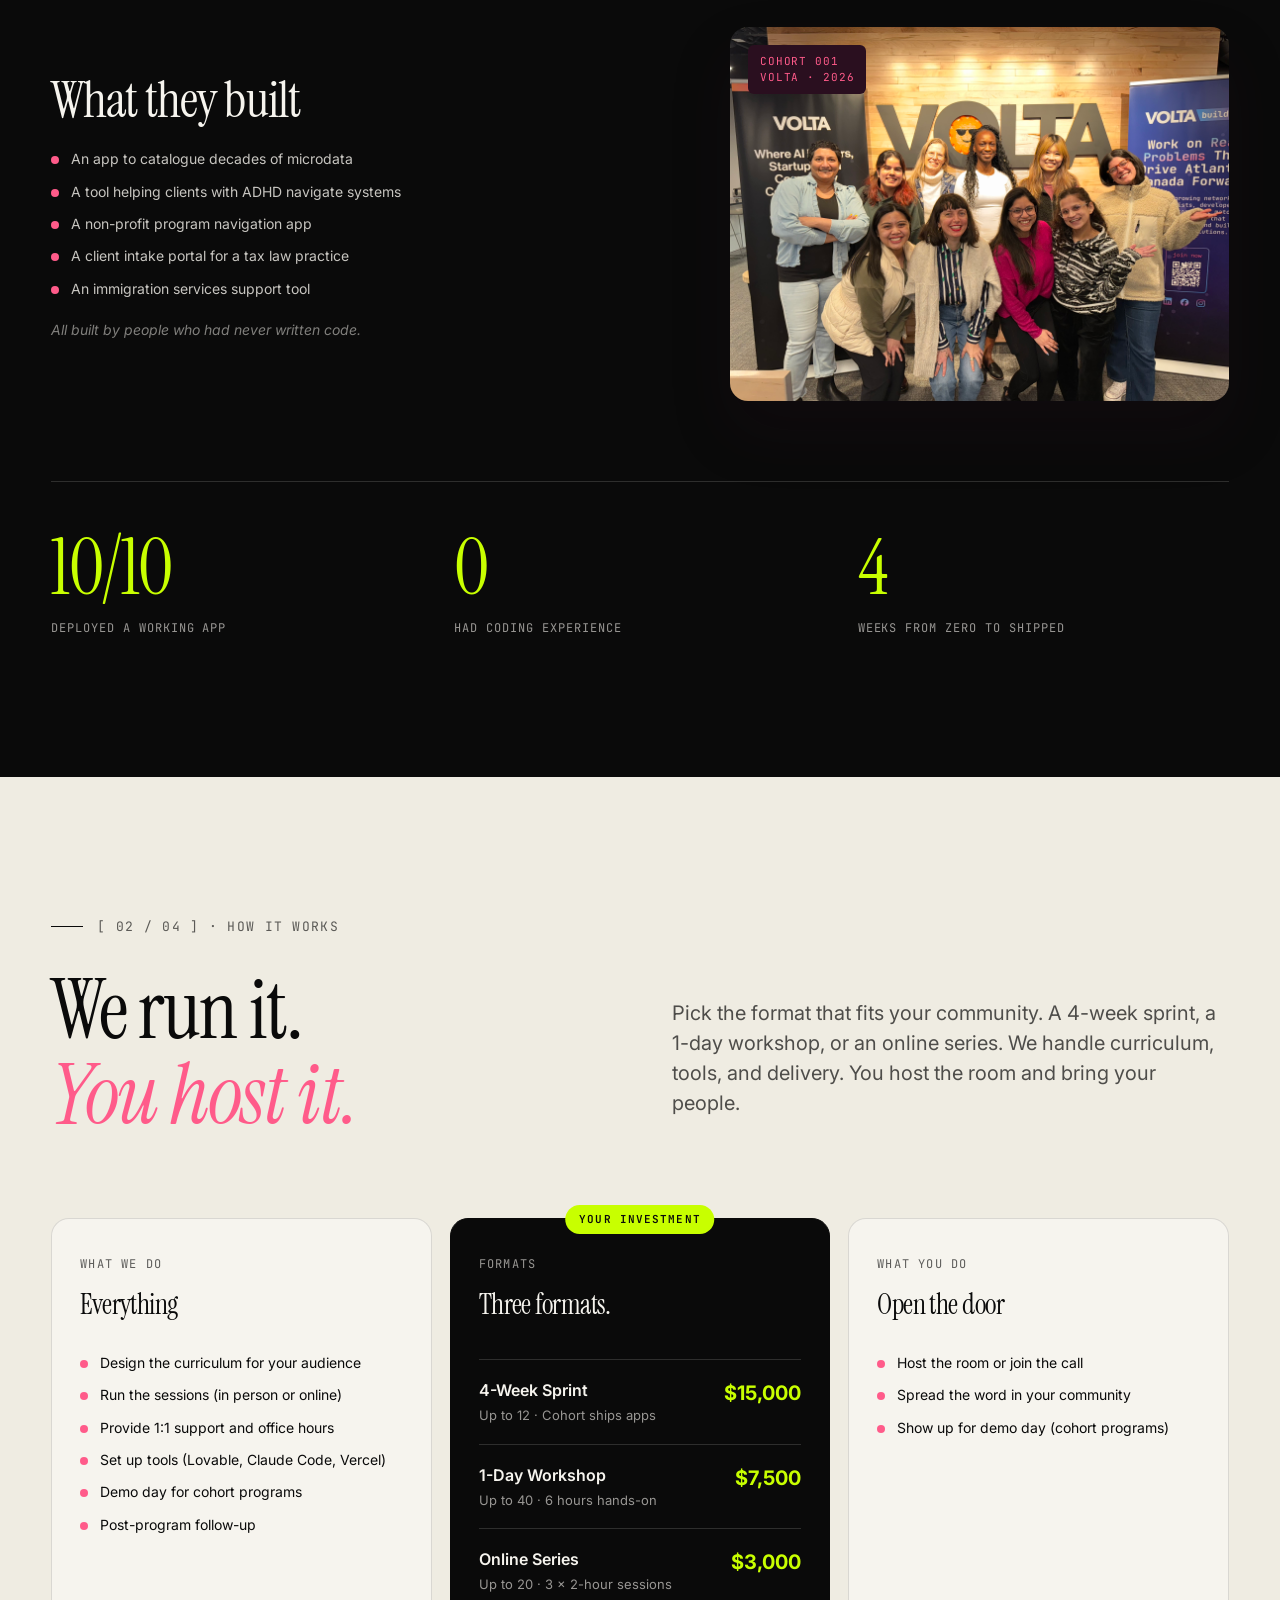
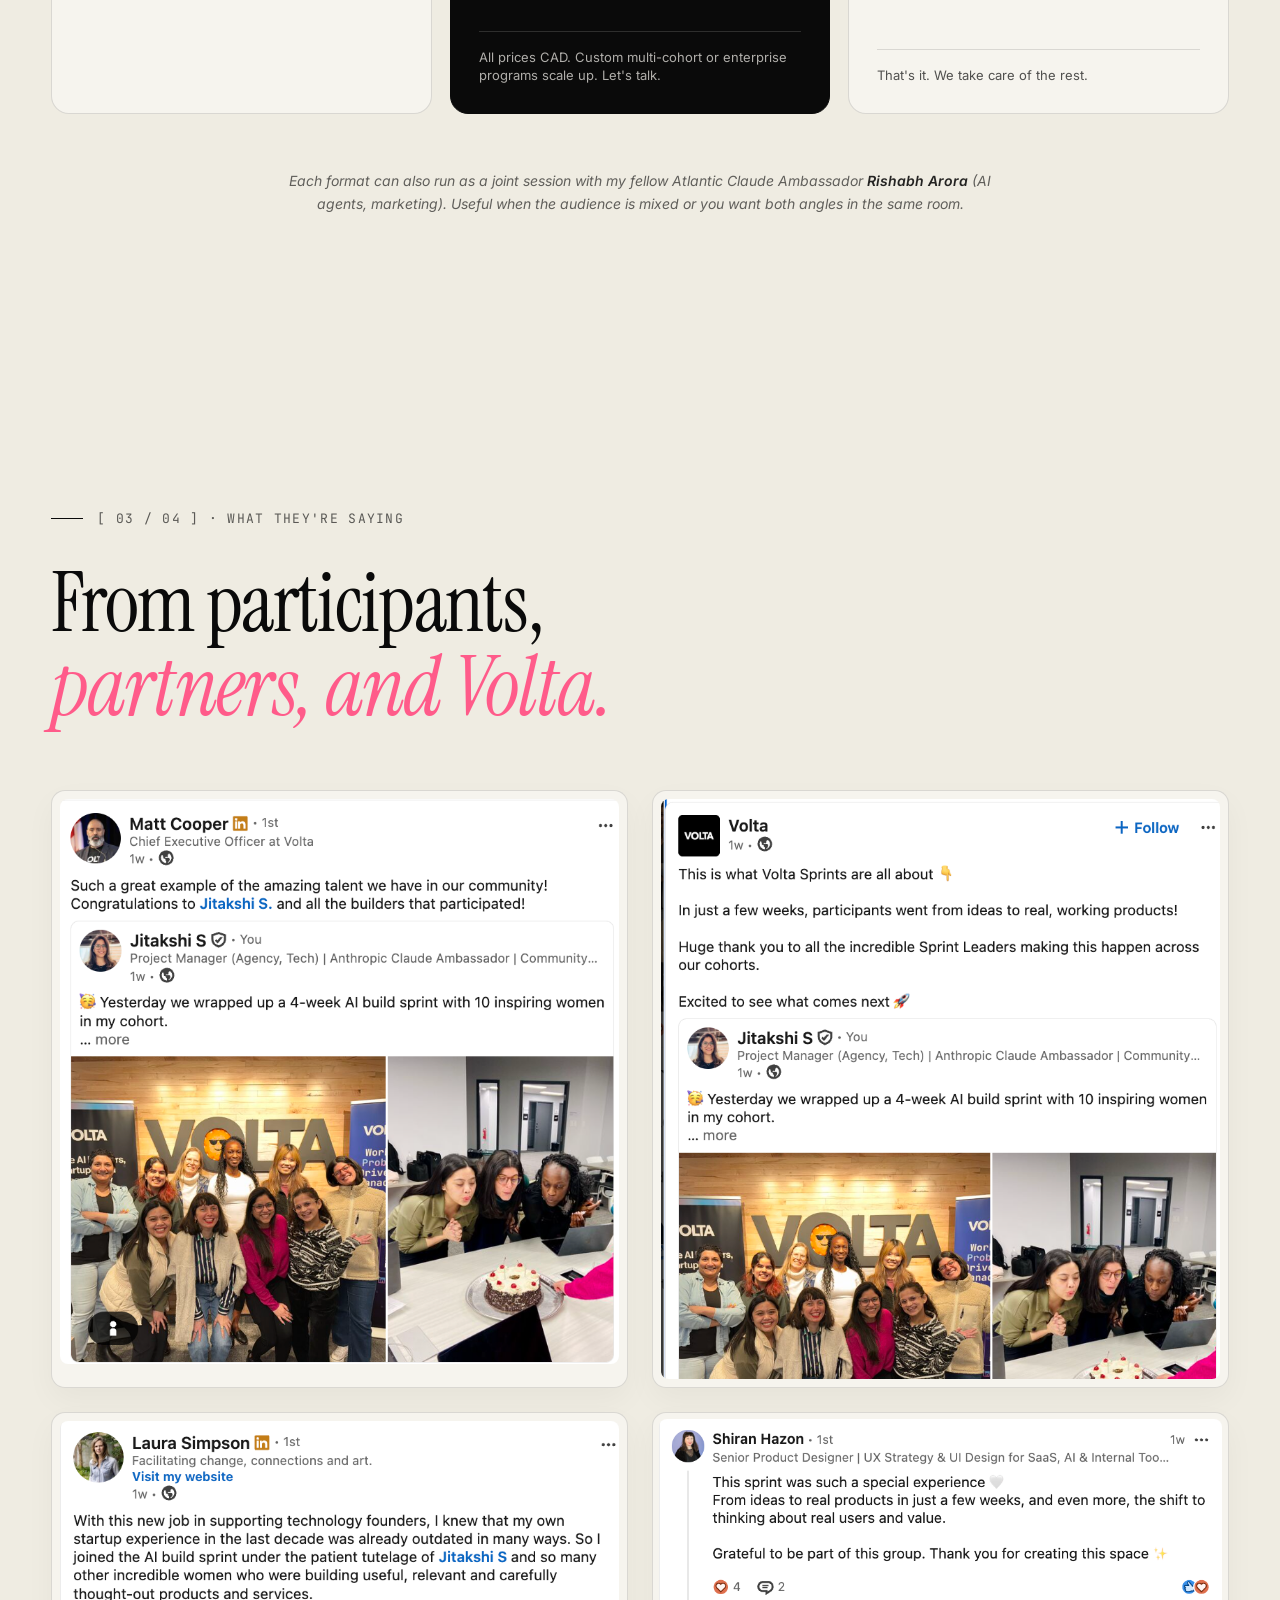
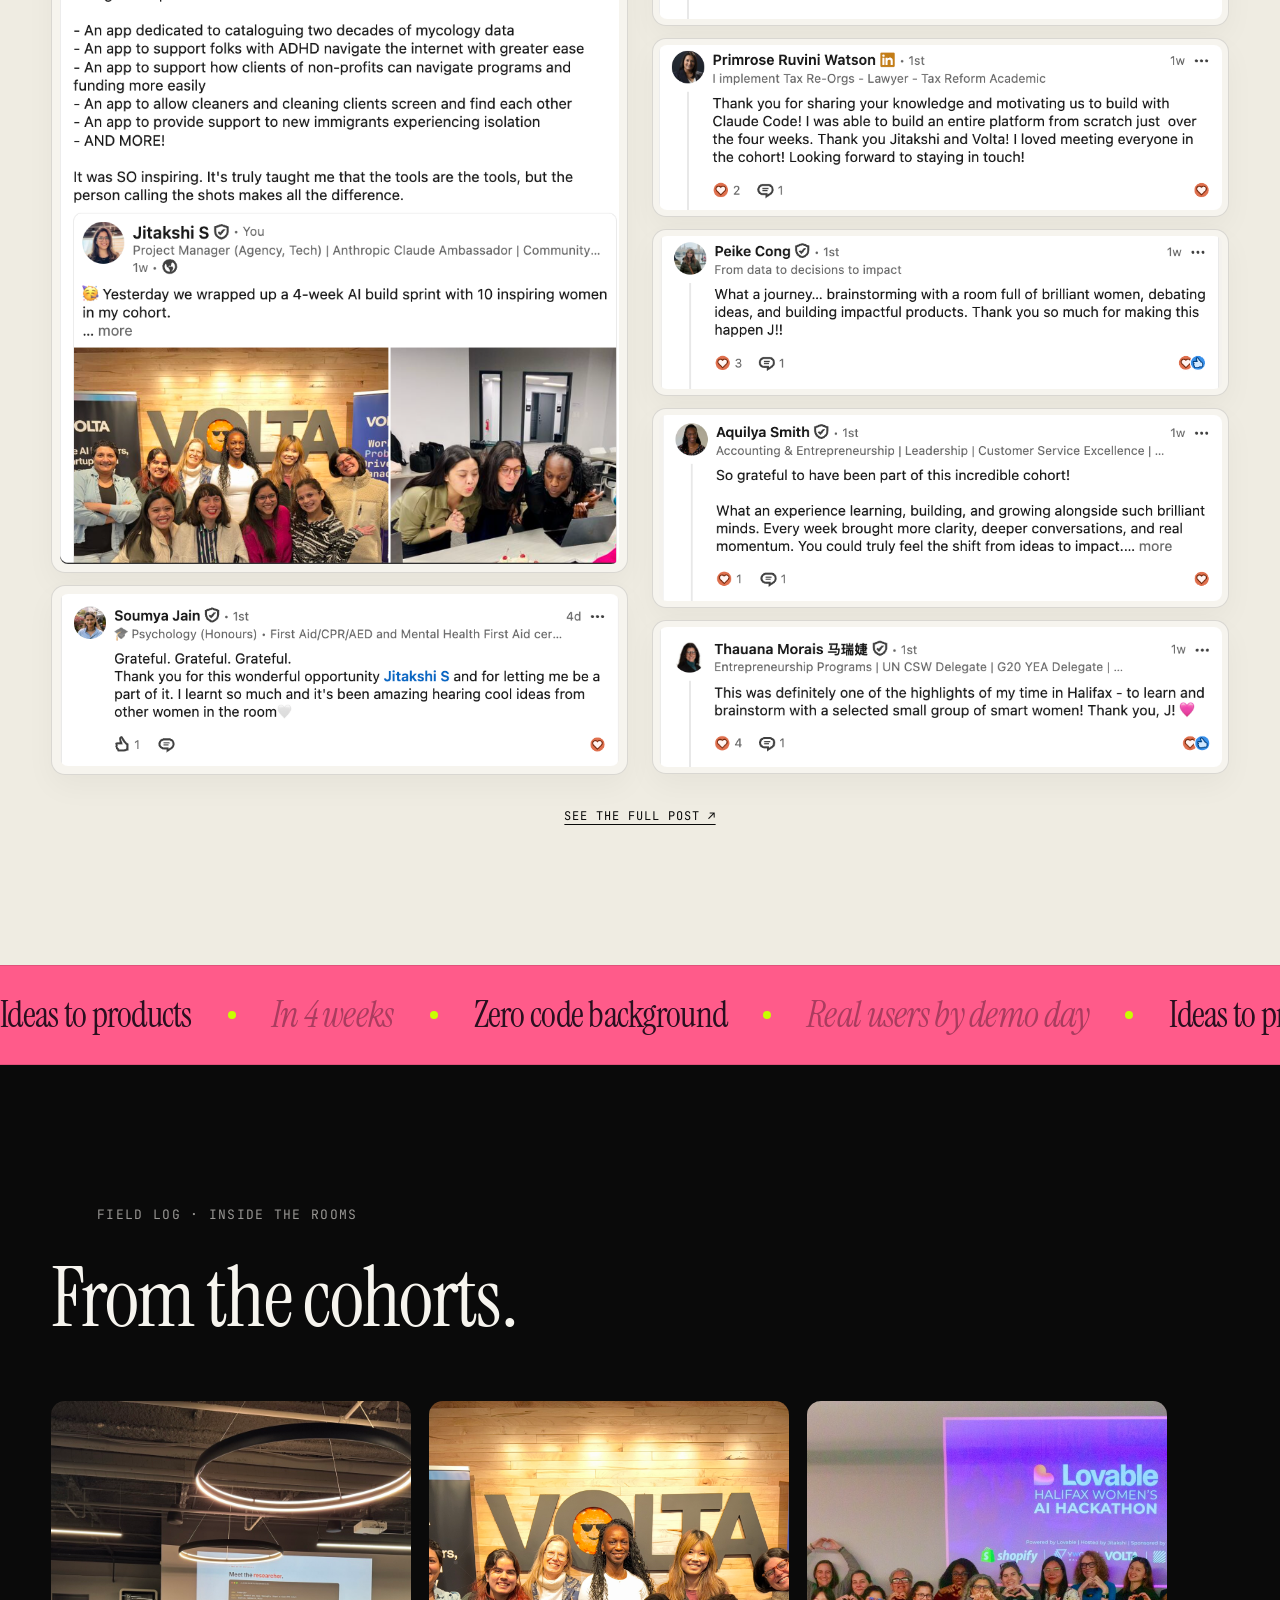
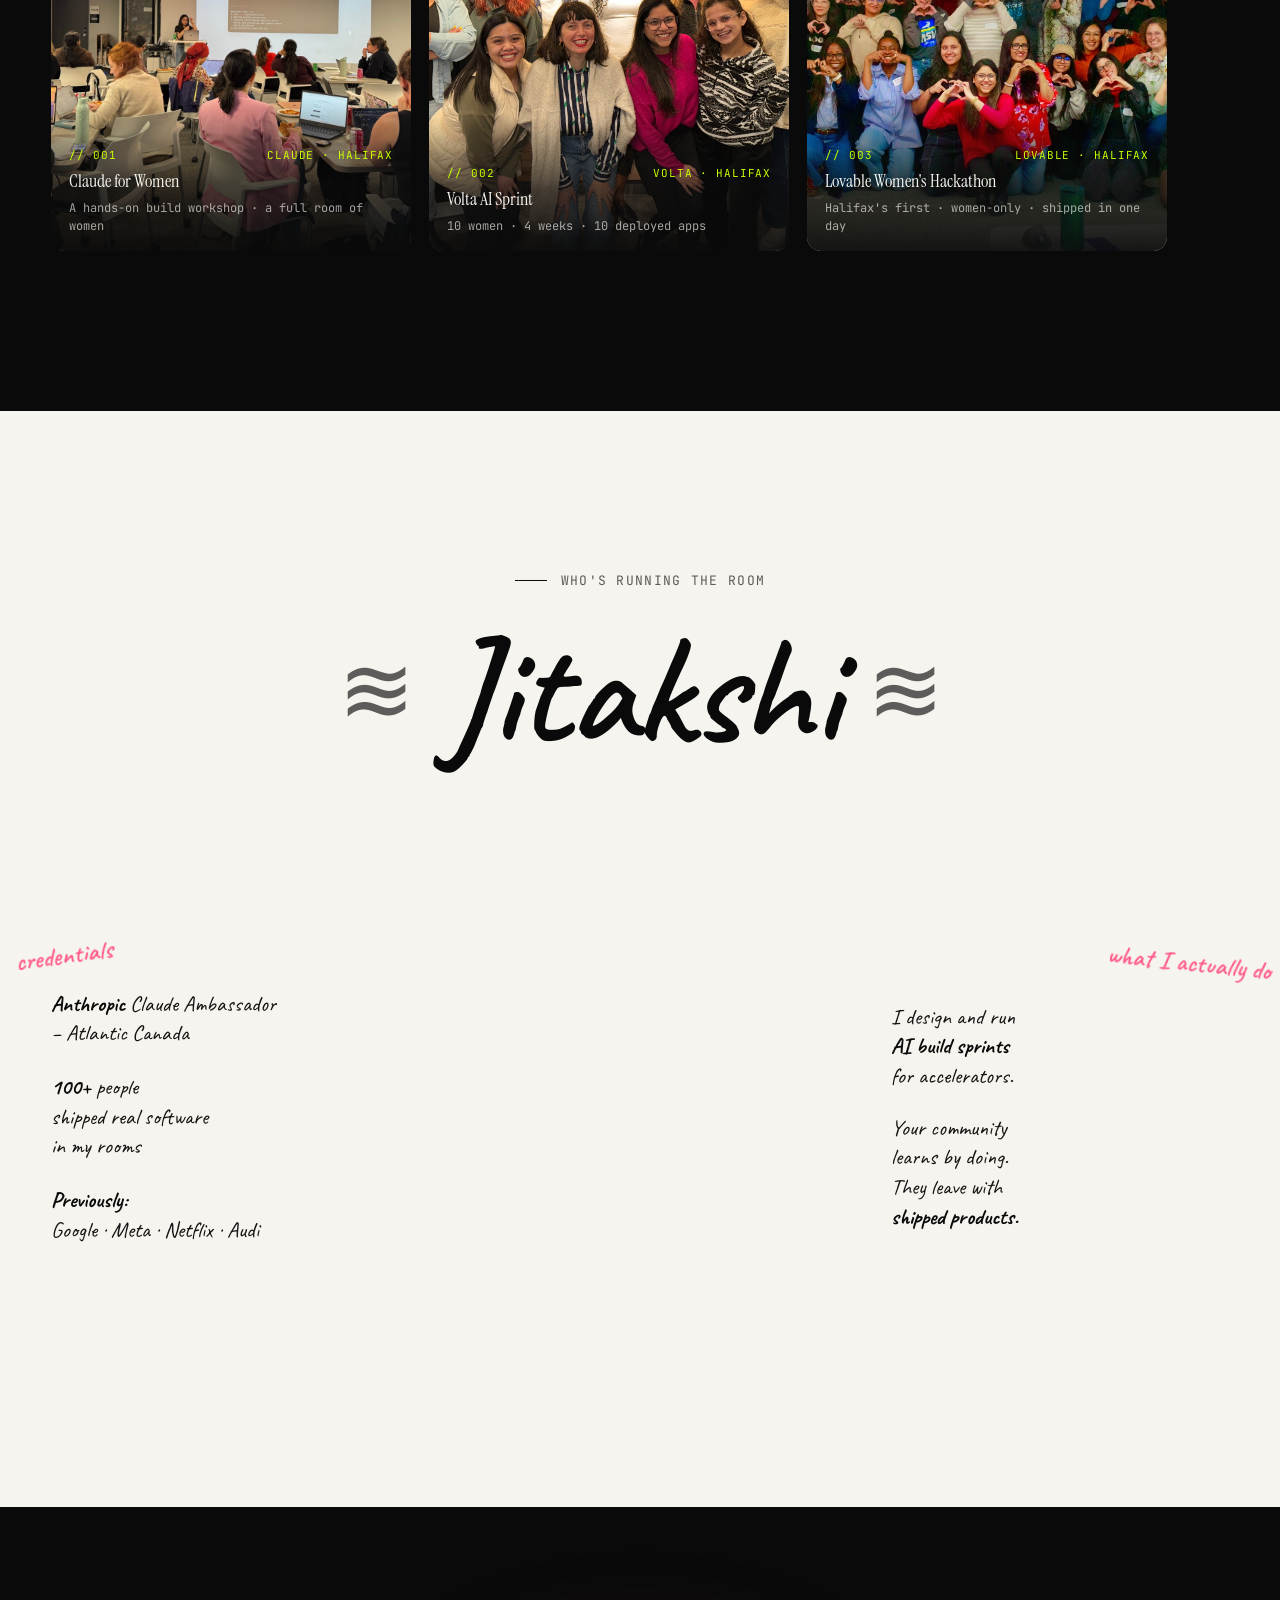
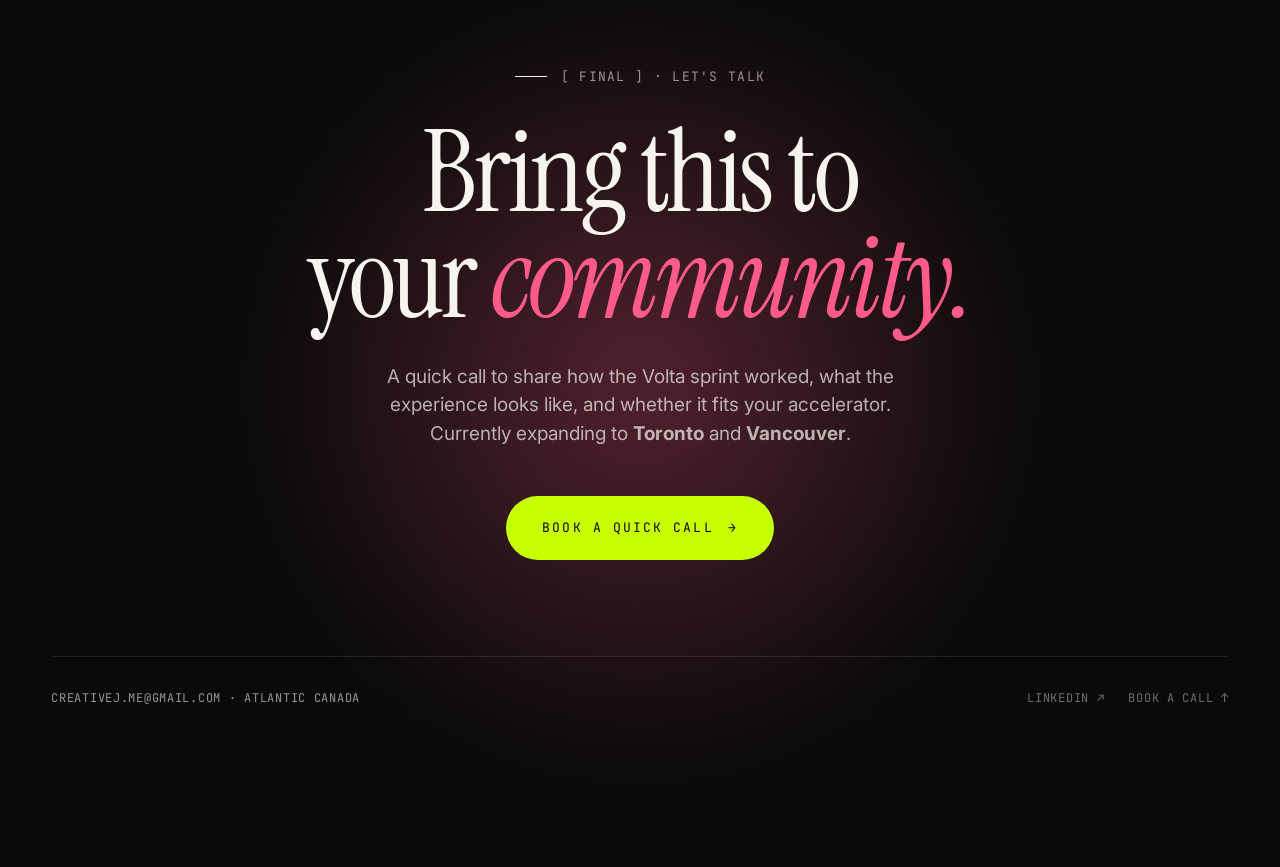
==== commit 8953d4f0: "Use Rishabh Arora full name on labs joint-session note" ====
--- a/accelerators.html
+++ b/accelerators.html
@@ -203,7 +203,7 @@
       </div>
     </div>
 
-    <p style="margin-top: 56px; font-size: 14px; color: rgba(0,0,0,0.6); text-align: center; max-width: 720px; margin-left: auto; margin-right: auto; font-style: italic; line-height: 1.6;">Each format can also run as a joint session with my fellow Atlantic Claude Ambassador <strong style="font-weight: 600; color: rgba(0,0,0,0.85);">Rishabh</strong> (AI agents, marketing). Useful when the audience is mixed or you want both angles in the same room.</p>
+    <p style="margin-top: 56px; font-size: 14px; color: rgba(0,0,0,0.6); text-align: center; max-width: 720px; margin-left: auto; margin-right: auto; font-style: italic; line-height: 1.6;">Each format can also run as a joint session with my fellow Atlantic Claude Ambassador <strong style="font-weight: 600; color: rgba(0,0,0,0.85);">Rishabh Arora</strong> (AI agents, marketing). Useful when the audience is mixed or you want both angles in the same room.</p>
   </div>
 </section>
 
